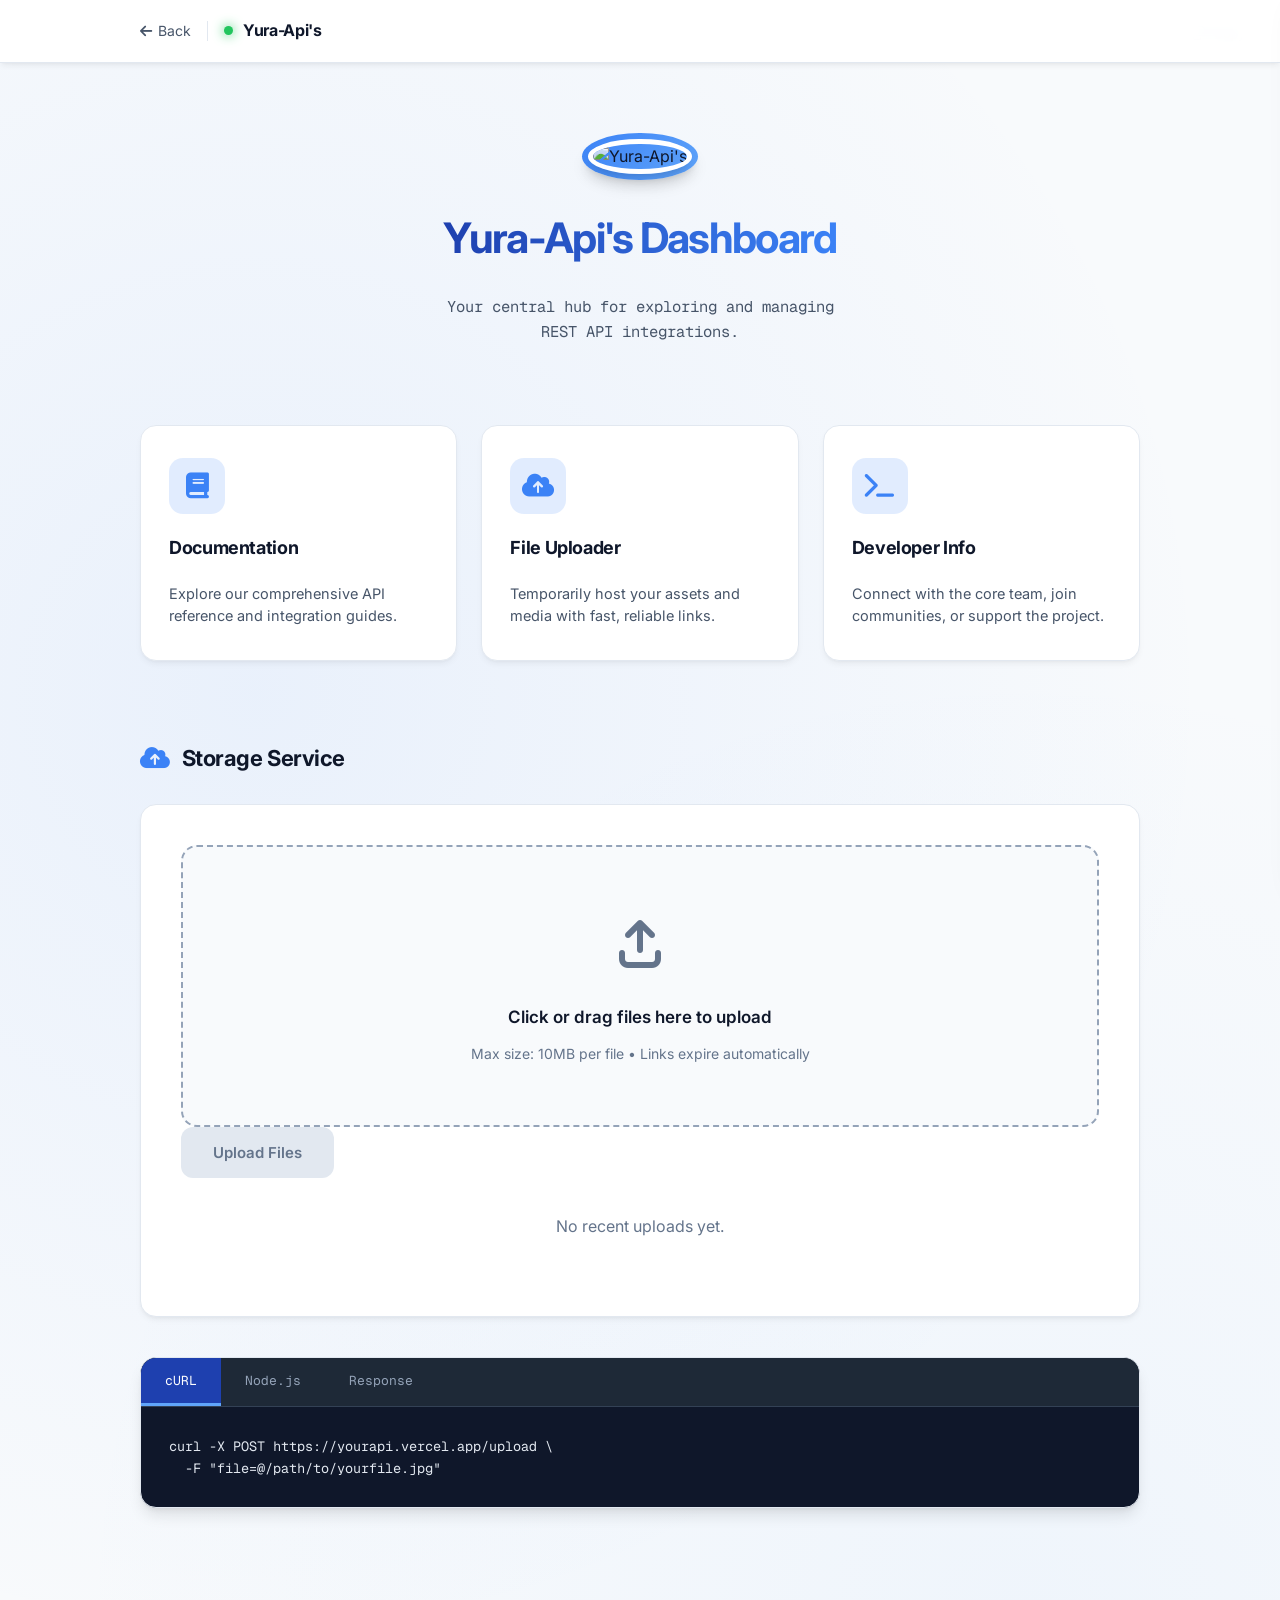
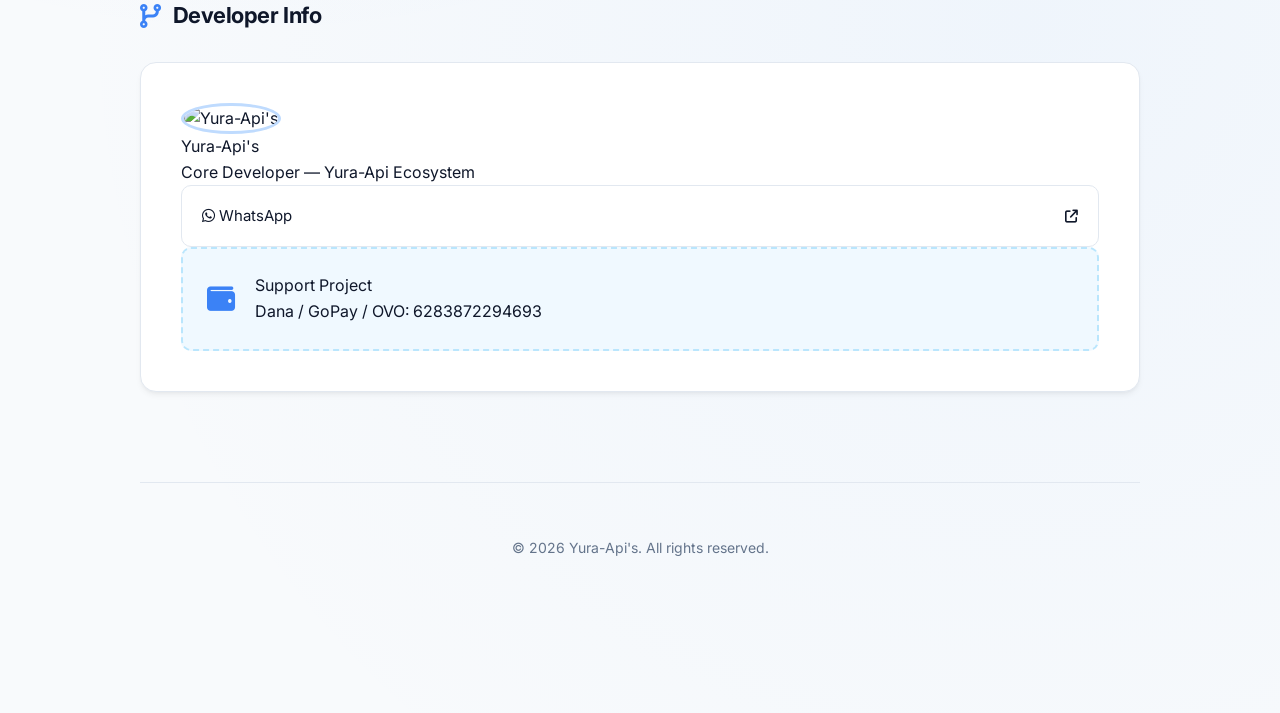
==== public/index.html @ 4320e4d5 "Create index.html" ====
<!DOCTYPE html>
<html lang="id">
<head>
    <meta charset="UTF-8">
    <meta name="viewport" content="width=device-width, initial-scale=1.0">
    <title>Yura-Api's | Rest API Dashboard</title>
    <link rel="preconnect" href="https://fonts.googleapis.com">
    <link rel="preconnect" href="https://fonts.gstatic.com" crossorigin>
    <link href="https://fonts.googleapis.com/css2?family=Geist+Mono:wght@400;500;600&family=Inter:wght@400;500;600;700&display=swap" rel="stylesheet">
    <link rel="stylesheet" href="https://fonts.googleapis.com/icon?family=Material+Icons">
    <link rel="stylesheet" href="https://cdnjs.cloudflare.com/ajax/libs/font-awesome/6.4.0/css/all.min.css">
    <link rel="icon" href="https://raw.githubusercontent.com/kayzzaoshi-code/Uploader/main/file_1772878043301.jpeg" type="image/jpeg">
    <style>
        /* === TEMA MODERN BLUE-WHITE (CLEAN & PREMIUM) === */
        :root {
            --bg-base: #f8fafc;           /* Soft white */
            --bg-surface: #ffffff; 
            --bg-surface-hover: #f1f5f9; 
            --bg-panel: #f8fafc;
            
            --border-light: #e2e8f0;
            --border-hover: #94a3b8;
            --border-accent: #3b82f6;
            
            --text-main: #0f172a;         /* Slate 900 */
            --text-muted: #475569;        /* Slate 600 */
            --text-dim: #64748b;          /* Slate 500 */
            
            --accent: #3b82f6;
            --accent-hover: #2563eb;
            --accent-glow: rgba(59, 130, 246, 0.15);
            --accent-gradient: linear-gradient(135deg, #3b82f6, #60a5fa);
            
            --radius-lg: 20px;
            --radius-md: 16px;
            --radius-sm: 10px;
            
            --shadow-sm: 0 4px 6px -1px rgb(0 0 0 / 0.05), 0 2px 4px -2px rgb(0 0 0 / 0.05);
            --shadow-md: 0 10px 15px -3px rgb(0 0 0 / 0.1), 0 4px 6px -4px rgb(0 0 0 / 0.1);
        }

        body {
            background-color: var(--bg-base);
            background-image: 
                radial-gradient(circle at 20% 30%, rgba(59, 130, 246, 0.08), transparent 50%),
                radial-gradient(circle at 80% 70%, rgba(96, 165, 250, 0.06), transparent 50%);
            color: var(--text-main);
            font-family: 'Inter', sans-serif;
            margin: 0; padding: 0;
            -webkit-font-smoothing: antialiased;
            overflow-x: hidden;
            line-height: 1.6;
        }

        /* === ANIMATIONS SMOOTH === */
        @keyframes fadeInUp {
            from { opacity: 0; transform: translateY(30px); }
            to { opacity: 1; transform: translateY(0); }
        }

        @keyframes fadeInScale {
            from { opacity: 0; transform: scale(0.95); }
            to { opacity: 1; transform: scale(1); }
        }

        @keyframes glowPulse {
            0%, 100% { box-shadow: 0 0 15px var(--accent-glow); }
            50% { box-shadow: 0 0 25px var(--accent-glow); }
        }

        .animate-in {
            animation: fadeInUp 0.6s ease-out forwards;
        }

        /* === HEADER === */
        header {
            background: rgba(255,255,255,0.95);
            backdrop-filter: blur(12px);
            border-bottom: 1px solid var(--border-light);
            position: sticky; top: 0; z-index: 100;
            box-shadow: var(--shadow-sm);
        }
        .hdr { max-width: 1000px; margin: 0 auto; padding: 18px 24px; display: flex; justify-content: space-between; align-items: center; }
        .hdr-left { display: flex; align-items: center; gap: 16px; }
        .hdr-back { color: var(--text-muted); text-decoration: none; font-size: 14px; display: flex; align-items: center; gap: 6px; transition: all 0.3s cubic-bezier(0.4, 0, 0.2, 1); }
        .hdr-back:hover { color: var(--accent); transform: translateX(-3px); }
        .hdr-sep { width: 1px; height: 20px; background: var(--border-light); }
        .hdr-title { display: flex; align-items: center; gap: 10px; font-weight: 700; font-size: 16px; letter-spacing: -0.02em; color: var(--text-main); }
        .live-dot { width: 9px; height: 9px; background: #22c55e; border-radius: 50%; box-shadow: 0 0 12px #22c55e; animation: glowPulse 2s infinite; }

        .btn-menu { background: none; border: none; color: var(--text-main); cursor: pointer; display: none; transition: transform 0.3s; }
        .btn-menu:hover { transform: rotate(15deg); }

        /* === SIDEBAR === */
        #sidebar {
            background: white;
            border-left: 1px solid var(--border-light);
            box-shadow: -10px 0 30px -10px rgba(0,0,0,0.1);
            width: 280px; position: fixed; top: 0; right: -300px; height: 100vh;
            z-index: 200; transition: right 0.4s cubic-bezier(0.32, 0.72, 0, 1);
        }
        #sidebar.active { right: 0; }
        .sb-head { padding: 24px; border-bottom: 1px solid var(--border-light); display: flex; justify-content: space-between; align-items: center; }
        .sb-brand { font-weight: 700; font-size: 17px; letter-spacing: -0.03em; background: var(--accent-gradient); -webkit-background-clip: text; -webkit-text-fill-color: transparent; }
        .sb-close { background: none; border: none; color: var(--text-muted); cursor: pointer; transition: transform 0.3s; }
        .sb-close:hover { transform: rotate(90deg); }
        .sb-body { padding: 24px; }
        .sb-label { font-size: 12.5px; font-weight: 600; color: var(--text-dim); text-transform: uppercase; letter-spacing: 0.08em; margin: 28px 0 12px; }
        .sb-nav { display: flex; flex-direction: column; gap: 6px; }
        .sb-link { display: flex; align-items: center; gap: 14px; padding: 12px 16px; color: var(--text-muted); text-decoration: none; font-size: 14.5px; border-radius: var(--radius-sm); transition: all 0.3s cubic-bezier(0.4, 0, 0.2, 1); }
        .sb-link:hover, .sb-link.active { background: var(--accent-glow); color: var(--accent); transform: translateX(6px); }

        #overlay { position: fixed; inset: 0; background: rgba(15, 23, 42, 0.6); backdrop-filter: blur(8px); z-index: 150; display: none; opacity: 0; transition: opacity 0.3s; }
        #overlay.active { display: block; opacity: 1; }

        /* === MAIN LAYOUT === */
        main { max-width: 1000px; margin: 0 auto; padding: 70px 24px 100px; }

        /* HERO SECTION */
        .hero-section { display: flex; flex-direction: column; align-items: center; text-align: center; margin-bottom: 80px; gap: 24px; animation: fadeInScale 0.8s ease-out; }
        .avatar-container { padding: 6px; border-radius: 50%; background: var(--accent-gradient); box-shadow: var(--shadow-md); transition: transform 0.4s; }
        .avatar-container:hover { transform: scale(1.05) rotate(3deg); }
        .profile-avatar-large { width: 110px; height: 110px; border-radius: 50%; border: 5px solid white; object-fit: cover; box-shadow: var(--shadow-md); }
        .profile-name-large { font-size: 42px; font-weight: 700; letter-spacing: -0.04em; margin: 0; background: linear-gradient(90deg, #1e40af, #3b82f6); -webkit-background-clip: text; -webkit-text-fill-color: transparent; }
        .profile-welcome { font-family: 'Geist Mono', monospace; font-size: 15.5px; color: var(--text-muted); margin: 0; max-width: 420px; }

        /* CARD GRID */
        .card-grid-3 { display: grid; grid-template-columns: repeat(auto-fit, minmax(300px, 1fr)); gap: 24px; margin-bottom: 80px; }
        .nav-card-sm {
            background: white;
            border: 1px solid var(--border-light);
            border-radius: var(--radius-md); 
            padding: 32px 28px; text-decoration: none;
            display: flex; flex-direction: column; gap: 20px; 
            transition: all 0.4s cubic-bezier(0.4, 0, 0.2, 1);
            box-shadow: var(--shadow-sm);
        }
        .nav-card-sm:hover { 
            border-color: var(--accent); 
            transform: translateY(-12px) scale(1.02); 
            box-shadow: 0 20px 25px -5px rgb(0 0 0 / 0.1), 0 8px 10px -6px rgb(0 0 0 / 0.1);
        }
        .nav-card-sm-icon { 
            width: 56px; height: 56px; border-radius: 14px; 
            background: var(--accent-glow); 
            display: flex; align-items: center; justify-content: center; 
            color: var(--accent); font-size: 26px; 
            transition: all 0.3s;
        }
        .nav-card-sm:hover .nav-card-sm-icon { transform: scale(1.15) rotate(8deg); background: white; }
        .nav-card-sm-title { font-size: 18px; font-weight: 700; color: var(--text-main); letter-spacing: -0.02em; }
        .nav-card-sm-desc { font-size: 14.5px; color: var(--text-muted); line-height: 1.55; }

        /* SECTION BLOCKS */
        .section-block { margin-bottom: 90px; }
        .section-heading { 
            font-size: 22px; color: var(--text-main); margin-bottom: 28px; 
            font-weight: 700; letter-spacing: -0.02em; display: flex; align-items: center; gap: 12px; 
        }
        .section-heading i { color: var(--accent); font-size: 24px; }

        /* UPLOADER BOX */
        .uploader-box {
            background: white;
            border: 1px solid var(--border-light);
            border-radius: var(--radius-md); 
            padding: 40px; 
            box-shadow: var(--shadow-sm);
        }
        .uploader-drop {
            border: 2px dashed #94a3b8; 
            border-radius: var(--radius-md);
            padding: 60px 32px; text-align: center; cursor: pointer;
            transition: all 0.4s cubic-bezier(0.4, 0, 0.2, 1);
            background: #f8fafc;
        }
        .uploader-drop:hover, .uploader-drop.drag-over { 
            border-color: var(--accent); 
            background: white; 
            transform: scale(1.01);
        }
        .uploader-drop input[type=file] { display: none; }
        .uploader-drop .drop-icon { font-size: 48px; color: #64748b; margin-bottom: 20px; transition: all 0.3s; }
        .uploader-drop:hover .drop-icon { color: var(--accent); transform: translateY(-6px); }
        .uploader-drop .drop-text { font-size: 17px; color: var(--text-main); font-weight: 600; }
        .uploader-drop .drop-hint { font-size: 14px; color: var(--text-dim); margin-top: 12px; }

        .uploader-btn {
            display: flex; align-items: center; justify-content: center; gap: 10px;
            padding: 16px 32px; border-radius: 12px; border: none;
            background: var(--accent-gradient); color: white;
            font-family: 'Inter', sans-serif; font-size: 15px; font-weight: 600; 
            cursor: pointer; transition: all 0.3s cubic-bezier(0.4, 0, 0.2, 1);
            box-shadow: 0 4px 12px rgba(59, 130, 246, 0.3);
        }
        .uploader-btn:hover:not(:disabled) { 
            transform: translateY(-3px); 
            box-shadow: 0 10px 20px rgba(59, 130, 246, 0.4); 
        }
        .uploader-btn:disabled { background: #e2e8f0; color: #64748b; cursor: not-allowed; box-shadow: none; }

        .upload-progress { font-family: 'Geist Mono', monospace; font-size: 14px; color: var(--accent); text-align: center; margin: 12px 0; }

        /* UPLOAD LIST */
        .upload-list { display: flex; flex-direction: column; gap: 16px; }
        .upload-item {
            background: white; border: 1px solid var(--border-light); 
            border-radius: var(--radius-sm); padding: 20px; 
            display: flex; flex-direction: column; gap: 14px;
            box-shadow: var(--shadow-sm);
        }
        .upload-file-info { font-family: 'Geist Mono', monospace; font-size: 13.5px; color: var(--text-main); display: flex; justify-content: space-between; align-items: center; }
        .upload-result-url { 
            font-family: 'Geist Mono', monospace; font-size: 13.5px; color: var(--accent); 
            word-break: break-all; background: #f0f9ff; padding: 14px; 
            border-radius: 10px; border: 1px solid #bae6fd;
        }
        .upload-bot-row { display: flex; justify-content: space-between; align-items: center; flex-wrap: wrap; gap: 14px; }
        .upload-timer { font-family: 'Geist Mono', monospace; font-size: 13px; color: var(--text-dim); }
        .upload-result-actions { display: flex; gap: 10px; }
        .upload-result-btn {
            display: inline-flex; align-items: center; gap: 8px; padding: 9px 18px;
            border-radius: 8px; border: 1px solid var(--border-light); background: white;
            color: var(--text-main); font-size: 13.5px; font-weight: 500; 
            cursor: pointer; text-decoration: none; transition: all 0.3s;
        }
        .upload-result-btn:hover { 
            background: var(--accent); color: white; 
            border-color: var(--accent); transform: translateY(-2px); 
        }

        /* CODE SNIPPETS */
        .upload-example-wrap { 
            margin-top: 40px; border: 1px solid var(--border-light); 
            border-radius: var(--radius-md); overflow: hidden; 
            background: #0f172a; box-shadow: var(--shadow-md);
        }
        .upload-ex-tabs { display: flex; background: #1e2937; border-bottom: 1px solid #334155; }
        .upload-ex-tab {
            font-family: 'Geist Mono', monospace; font-size: 13px; color: #94a3b8;
            background: none; border: none; padding: 14px 24px; cursor: pointer; 
            transition: all 0.3s; border-bottom: 3px solid transparent;
        }
        .upload-ex-tab.active, .upload-ex-tab:hover { 
            color: white; border-bottom-color: #60a5fa; background: #1e40af; 
        }
        .upload-ex-code { 
            font-family: 'Geist Mono', monospace; font-size: 13.5px; line-height: 1.65; 
            color: #e2e8f0; margin: 0; padding: 28px; overflow-x: auto; 
        }

        /* OWNER INFO */
        .owner-card {
            background: white;
            border: 1px solid var(--border-light);
            border-radius: var(--radius-md); padding: 40px; 
            box-shadow: var(--shadow-sm);
        }
        .socmed-grid { display: grid; grid-template-columns: repeat(auto-fit, minmax(240px, 1fr)); gap: 16px; }
        .socmed-link {
            display: flex; align-items: center; justify-content: space-between; padding: 18px 20px;
            border: 1px solid var(--border-light); border-radius: var(--radius-sm); background: white;
            color: var(--text-main); font-size: 15px; text-decoration: none; transition: all 0.3s;
        }
        .socmed-link:hover { 
            border-color: var(--accent); 
            background: var(--accent-glow); 
            transform: translateY(-4px); 
        }

        .donasi-card {
            background: #f0f9ff; 
            border: 2px dashed #bae6fd; border-radius: var(--radius-sm);
            padding: 24px; display: flex; align-items: center; gap: 20px;
        }

        /* FOOTER & TOAST */
        .foot { border-top: 1px solid var(--border-light); margin-top: 80px; padding: 40px 0; text-align: center; }
        .foot-text { font-size: 14px; color: var(--text-dim); }

        #custom-toast {
            position: fixed; bottom: 32px; right: 32px; 
            background: white; border: 1px solid var(--border-light);
            color: var(--text-main); padding: 18px 24px; border-radius: 12px;
            font-size: 15px; font-weight: 500; z-index: 1000; 
            box-shadow: 0 20px 25px -5px rgb(0 0 0 / 0.1);
            transition: all 0.4s cubic-bezier(0.34, 1.56, 0.64, 1);
        }
        #custom-toast.hidden { transform: translateY(30px) scale(0.95); opacity: 0; }

        @media (max-width: 768px) {
            .btn-menu { display: block; }
            main { padding: 40px 16px 80px; }
            .profile-name-large { font-size: 32px; }
            .hero-section { gap: 16px; }
        }

        /* SCROLLBAR MODERN */
        ::-webkit-scrollbar { width: 7px; }
        ::-webkit-scrollbar-track { background: #f1f5f9; }
        ::-webkit-scrollbar-thumb { background: #94a3b8; border-radius: 20px; }
        ::-webkit-scrollbar-thumb:hover { background: #3b82f6; }
    </style>
</head>
<body>

<aside id="sidebar">
  <div class="sb-head">
    <span class="sb-brand">Yura-Api's</span>
    <button class="sb-close" id="sidebarClose"><span class="material-icons">close</span></button>
  </div>
  <div class="sb-body">
    <span class="sb-label">Overview</span>
    <nav class="sb-nav">
      <a href="/" class="sb-link active"><i class="fa-solid fa-house"></i> Dashboard</a>
      <a href="/docs" class="sb-link"><i class="fa-solid fa-code"></i> API Reference</a>  
    </nav>
    <span class="sb-label">Resources</span>
    <nav class="sb-nav">
      <a href="https://wa.me/6283167295612" target="_blank" class="sb-link"><i class="fa-solid fa-headset"></i> Support</a>
      <a href="https://whatsapp.com/channel/0029VbCEBa77j6g2KN3NYB3A" target="_blank" class="sb-link"><i class="fa-solid fa-bullhorn"></i> Channel</a>
    </nav>
  </div>
</aside>
<div id="overlay"></div>

<header>
  <div class="hdr">
    <div class="hdr-left">
      <a href="/" class="hdr-back"><i class="fa-solid fa-arrow-left"></i> <span>Back</span></a>
      <div class="hdr-sep"></div>
      <div class="hdr-title">
        <span class="live-dot"></span>
        <span>Yura-Api's</span>
      </div>
    </div>
    <button class="btn-menu" id="sidebarToggle"><i class="fa-solid fa-bars" style="font-size: 22px;"></i></button>
  </div>
</header>

<main>
    <div class="hero-section">
        <div class="avatar-container">
            <img src="https://raw.githubusercontent.com/kayzzaoshi-code/Uploader/main/file_1772878043301.jpeg" alt="Yura-Api's" class="profile-avatar-large">
        </div>
        <h1 class="profile-name-large">Yura-Api's Dashboard</h1>
        <p class="profile-welcome">Your central hub for exploring and managing REST API integrations.</p>
    </div>

    <div class="card-grid-3">
        <a href="/docs" class="nav-card-sm animate-in">
            <div class="nav-card-sm-icon"><i class="fa-solid fa-book"></i></div>
            <div class="nav-card-sm-title">Documentation</div>
            <div class="nav-card-sm-desc">Explore our comprehensive API reference and integration guides.</div>
        </a>
        <a href="#uploader" class="nav-card-sm animate-in" style="animation-delay: 0.1s">
            <div class="nav-card-sm-icon"><i class="fa-solid fa-cloud-arrow-up"></i></div>
            <div class="nav-card-sm-title">File Uploader</div>
            <div class="nav-card-sm-desc">Temporarily host your assets and media with fast, reliable links.</div>
        </a>
        <a href="#owner" class="nav-card-sm animate-in" style="animation-delay: 0.2s">
            <div class="nav-card-sm-icon"><i class="fa-solid fa-terminal"></i></div>
            <div class="nav-card-sm-title">Developer Info</div>
            <div class="nav-card-sm-desc">Connect with the core team, join communities, or support the project.</div>
        </a>
    </div>

    <section id="uploader" class="section-block">
        <div class="section-heading"><i class="fa-solid fa-cloud-arrow-up"></i> Storage Service</div>
        <div class="uploader-box">
            <div class="uploader-drop" id="dropZone" onclick="document.getElementById('fileInput').click()">
                <input type="file" id="fileInput" multiple accept="*/*">
                <div class="drop-icon"><i class="fa-solid fa-arrow-up-from-bracket"></i></div>
                <div class="drop-text">Click or drag files here to upload</div>
                <div class="drop-hint">Max size: 10MB per file • Links expire automatically</div>
            </div>
            <div class="upload-progress" id="uploadProgress" style="display:none;">
                <i class="fa-solid fa-spinner fa-spin"></i> Processing upload...
            </div>
            <button class="uploader-btn" id="uploadBtn" disabled>Upload Files</button>
            <div class="upload-list" id="uploadList"></div>
        </div>

        <!-- Code examples tetap mirip tapi lebih clean -->
        <div class="upload-example-wrap">
          <div class="upload-ex-tabs">
            <button class="upload-ex-tab active" onclick="switchTab(this,'tab-curl')">cURL</button>
            <button class="upload-ex-tab" onclick="switchTab(this,'tab-js')">Node.js</button>
            <button class="upload-ex-tab" onclick="switchTab(this,'tab-resp')">Response</button>
          </div>
          <div class="upload-ex-body">
            <!-- Isi code tetap sama seperti sebelumnya -->
            <div id="tab-curl" class="upload-ex-pane active">
              <div style="position: absolute; top: 16px; right: 16px;">
                <button class="upload-result-btn" onclick="copyExCode('code-curl',this)"><i class="fa-regular fa-copy"></i> Copy</button>
              </div>
              <pre id="code-curl" class="upload-ex-code"><span class="ec-kw">curl</span> <span class="ec-flag">-X POST</span> <span class="ec-str">https://yourapi.vercel.app/upload</span> \
  <span class="ec-flag">-F</span> <span class="ec-str">"file=@/path/to/yourfile.jpg"</span></pre>
            </div>
            <!-- tab-js dan tab-resp tetap sama -->
            <div id="tab-js" class="upload-ex-pane" style="display:none">
              <div style="position: absolute; top: 16px; right: 16px;">
                <button class="upload-result-btn" onclick="copyExCode('code-js',this)"><i class="fa-regular fa-copy"></i> Copy</button>
              </div>
              <pre id="code-js" class="upload-ex-code"><span class="ec-kw">const</span> form = <span class="ec-kw">new</span> <span class="ec-fn">FormData</span>();
form.<span class="ec-fn">append</span>(<span class="ec-str">'file'</span>, fileInput.files[0]);

<span class="ec-kw">const</span> res = <span class="ec-kw">await</span> <span class="ec-fn">fetch</span>(<span class="ec-str">'/upload'</span>, {
  method: <span class="ec-str">'POST'</span>,
  body: form
});
<span class="ec-kw">const</span> data = <span class="ec-kw">await</span> res.<span class="ec-fn">json</span>();
console.<span class="ec-fn">log</span>(data.url);</pre>
            </div>
            <div id="tab-resp" class="upload-ex-pane" style="display:none">
              <pre class="upload-ex-code">{
  <span class="ec-fn">"status"</span>: <span class="ec-kw">true</span>,
  <span class="ec-fn">"url"</span>: <span class="ec-str">"https://yourapi.vercel.app/f/abc123xyz"</span>,
  <span class="ec-fn">"expires_in"</span>: <span class="ec-str">"5 minutes"</span>
}</pre>
            </div>
          </div>
        </div>
    </section>

    <section id="owner" class="section-block">
        <div class="section-heading"><i class="fa-solid fa-code-branch"></i> Developer Info</div>
        <div class="owner-card">
            <!-- Isi owner card tetap sama -->
            <div class="owner-top">
                <img src="https://raw.githubusercontent.com/kayzzaoshi-code/Uploader/main/file_1772878043301.jpeg" alt="Yura-Api's" class="owner-avatar" style="width:72px;height:72px;border-radius:50%;border:3px solid #bfdbfe;">
                <div>
                    <div class="owner-name">Yura-Api's</div>
                    <div class="owner-role">Core Developer — Yura-Api Ecosystem</div>
                </div>
            </div>
            
            <div class="socmed-grid">
                <!-- socmed links tetap sama -->
                <a href="https://wa.me/6283167295612" target="_blank" class="socmed-link">
                    <div class="socmed-label"><i class="fa-brands fa-whatsapp"></i> WhatsApp</div>
                    <i class="fa-solid fa-arrow-up-right-from-square" style="font-size:13px;"></i>
                </a>
                <!-- ... lainnya sama -->
            </div>
            
            <div class="donasi-card">
                <i class="fa-solid fa-wallet" style="font-size:28px;color:#3b82f6"></i>
                <div class="donasi-card-text">
                    <div class="donasi-card-title">Support Project</div>
                    <div class="donasi-card-num">Dana / GoPay / OVO: 6283872294693</div>
                </div>
            </div>
        </div>
    </section>

    <div class="foot">
        <p class="foot-text">© <span id="yr">2026</span> <span>Yura-Api's</span>. All rights reserved.</p>
    </div>
</main>

<div id="custom-toast" class="hidden">
    <i class="fa-solid fa-circle-check" style="color: #22c55e;"></i>
    <span id="toast-message">Message here</span>
</div>

<script>
    // Script tetap sama, hanya tambah sedikit animasi tambahan jika perlu
    (function() {
        document.getElementById('yr').textContent = new Date().getFullYear();

        // Sidebar Logic (sama)
        const sidebar = document.getElementById('sidebar');
        const overlay = document.getElementById('overlay');
        const btnToggle = document.getElementById('sidebarToggle');
        const btnClose = document.getElementById('sidebarClose');

        function toggleSidebar() {
            sidebar.classList.toggle('active');
            overlay.classList.toggle('active');
        }
        btnToggle.addEventListener('click', toggleSidebar);
        btnClose.addEventListener('click', toggleSidebar);
        overlay.addEventListener('click', toggleSidebar);

        // Uploader Logic (sama seperti sebelumnya)
        const EXPIRE_MS = 5 * 60 * 1000; 
        const fileInput  = document.getElementById('fileInput');
        const dropZone   = document.getElementById('dropZone');
        const uploadBtn  = document.getElementById('uploadBtn');
        const uploadProg = document.getElementById('uploadProgress');
        const uploadList = document.getElementById('uploadList');

        let selectedFiles = [];
        let uploadedItems = JSON.parse(sessionStorage.getItem('zf_uploads') || '[]');

        function saveUploads() { sessionStorage.setItem('zf_uploads', JSON.stringify(uploadedItems)); }
        function formatSize(bytes) {
            if (bytes < 1024) return bytes + ' B';
            if (bytes < 1024*1024) return (bytes/1024).toFixed(1) + ' KB';
            return (bytes/(1024*1024)).toFixed(1) + ' MB';
        }
        function formatTimer(ms) {
            if (ms <= 0) return '<span style="color:#ef4444;">Expired</span>';
            const m = Math.floor(ms / 60000);
            const s = Math.floor((ms % 60000) / 1000);
            return ms < 60000 ? '<span style="color:#ef4444;">' + m + ':' + String(s).padStart(2,'0') + '</span>' : m + ':' + String(s).padStart(2,'0');
        }

        function copyURL(url) {
            navigator.clipboard.writeText(url).then(() => showToast('URL copied to clipboard'));
        }
        
        function renderList() {
            const now = Date.now();
            uploadedItems = uploadedItems.filter(item => now < item.expireAt);
            saveUploads();

            if (!uploadedItems.length) {
                uploadList.innerHTML = '<p style="text-align:center;color:#64748b;padding:20px;">No recent uploads yet.</p>';
                return;
            }

            uploadList.innerHTML = uploadedItems.map((item, i) => {
                const remaining = item.expireAt - now;
                return `<div class="upload-item" id="upload-item-${i}">` +
                    `<div class="upload-file-info">` +
                        `<span><i class="fa-regular fa-file"></i> ${escHtml(item.name)}</span>` +
                        `<span style="color:var(--text-dim)">${formatSize(item.size)}</span>` +
                    `</div>` +
                    `<div class="upload-result-url">${escHtml(item.url)}</div>` +
                    `<div class="upload-bot-row">` +
                        `<div class="upload-timer" id="timer-${i}">Expires in: ${formatTimer(remaining)}</div>` +
                        `<div class="upload-result-actions">` +
                            `<button class="upload-result-btn" onclick="copyURL('${escHtml(item.url)}')">Copy URL</button>` +
                            `<a class="upload-result-btn" href="${escHtml(item.url)}" target="_blank">Open</a>` +
                        `</div>` +
                    `</div>` +
                `</div>`;
            }).join('');
        }

        function escHtml(s) { return String(s||'').replace(/&/g,'&amp;').replace(/</g,'&lt;').replace(/>/g,'&gt;').replace(/"/g,'&quot;'); }

        setInterval(() => { renderList(); }, 1000); // Refresh lebih smooth

        // Drag & Drop + Upload logic (sama seperti asli)
        dropZone.addEventListener('dragover', e => { e.preventDefault(); dropZone.classList.add('drag-over'); });
        dropZone.addEventListener('dragleave', () => dropZone.classList.remove('drag-over'));
        dropZone.addEventListener('drop', e => {
            e.preventDefault(); dropZone.classList.remove('drag-over');
            selectedFiles = Array.from(e.dataTransfer.files);
            uploadBtn.disabled = false;
        });

        fileInput.addEventListener('change', () => {
            selectedFiles = Array.from(fileInput.files);
            uploadBtn.disabled = selectedFiles.length === 0;
        });

        uploadBtn.addEventListener('click', async () => {
            if (!selectedFiles.length) return;
            uploadBtn.disabled = true;
            uploadProg.style.display = 'block';

            for (const file of selectedFiles) {
                if (file.size > 10 * 1024 * 1024) {
                    showToast(file.name + ' exceeds 10MB limit');
                    continue;
                }
                try {
                    const fd = new FormData(); fd.append('file', file);
                    const res = await fetch('/upload', { method: 'POST', body: fd });
                    const data = await res.json();
                    if (data && (data.url || data.link)) {
                        uploadedItems.unshift({ 
                            name: file.name, 
                            size: file.size, 
                            url: (data.url || data.link), 
                            expireAt: Date.now() + EXPIRE_MS 
                        });
                        saveUploads();
                        showToast('Upload successful ✓');
                    }
                } catch (err) {
                    showToast('Network error');
                }
            }
            uploadProg.style.display = 'none';
            uploadBtn.disabled = false;
            selectedFiles = []; 
            fileInput.value = '';
            renderList();
        });

        function showToast(msg) {
            const toast = document.getElementById('custom-toast');
            const msgEl = document.getElementById('toast-message');
            msgEl.textContent = msg;
            toast.classList.remove('hidden');
            setTimeout(() => toast.classList.add('hidden'), 3200);
        }

        renderList();
        window.copyURL = copyURL;
    })();

    window.switchTab = function(btn, tabId) {
        document.querySelectorAll('.upload-ex-tab').forEach(t => t.classList.remove('active'));
        document.querySelectorAll('.upload-ex-pane').forEach(p => p.style.display = 'none');
        btn.classList.add('active');
        document.getElementById(tabId).style.display = 'block';
    };

    window.copyExCode = function(codeId, btn) {
        const el = document.getElementById(codeId);
        const text = el.innerText || el.textContent;
        navigator.clipboard.writeText(text).then(() => {
            const orig = btn.innerHTML;
            btn.innerHTML = '<i class="fa-solid fa-check"></i> Copied!';
            setTimeout(() => btn.innerHTML = orig, 2000);
        });
    };
</script>
</body>
</html>
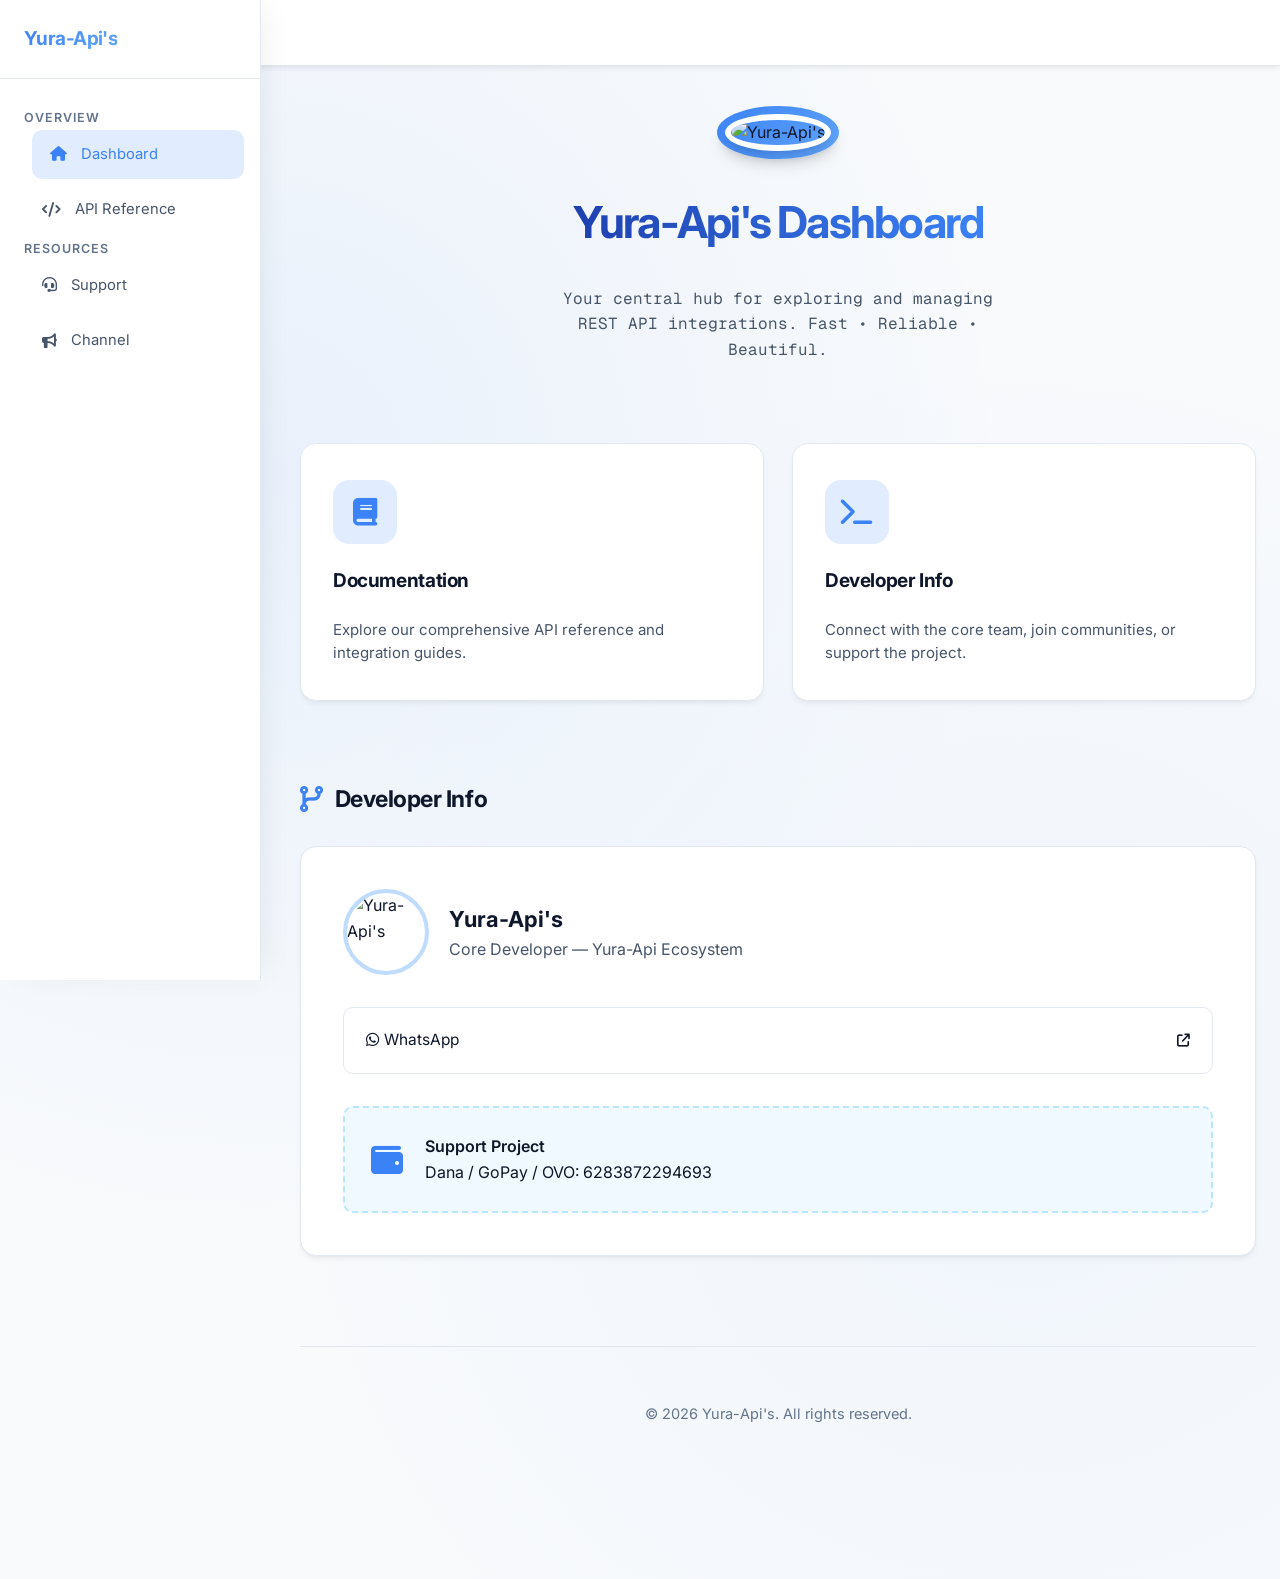
==== commit 3a28365a: "Create index.html" ====
--- a/public/index.html
+++ b/public/index.html
@@ -13,7 +13,7 @@
     <style>
         /* === TEMA MODERN BLUE-WHITE (CLEAN & PREMIUM) === */
         :root {
-            --bg-base: #f8fafc;           /* Soft white */
+            --bg-base: #f8fafc;           
             --bg-surface: #ffffff; 
             --bg-surface-hover: #f1f5f9; 
             --bg-panel: #f8fafc;
@@ -22,9 +22,9 @@
             --border-hover: #94a3b8;
             --border-accent: #3b82f6;
             
-            --text-main: #0f172a;         /* Slate 900 */
-            --text-muted: #475569;        /* Slate 600 */
-            --text-dim: #64748b;          /* Slate 500 */
+            --text-main: #0f172a;         
+            --text-muted: #475569;        
+            --text-dim: #64748b;          
             
             --accent: #3b82f6;
             --accent-hover: #2563eb;
@@ -52,7 +52,7 @@
             line-height: 1.6;
         }
 
-        /* === ANIMATIONS SMOOTH === */
+        /* === ANIMATIONS MORE ALIVE === */
         @keyframes fadeInUp {
             from { opacity: 0; transform: translateY(30px); }
             to { opacity: 1; transform: translateY(0); }
@@ -68,8 +68,17 @@
             50% { box-shadow: 0 0 25px var(--accent-glow); }
         }
 
+        @keyframes float {
+            0%, 100% { transform: translateY(0); }
+            50% { transform: translateY(-12px); }
+        }
+
         .animate-in {
-            animation: fadeInUp 0.6s ease-out forwards;
+            animation: fadeInUp 0.7s ease-out forwards;
+        }
+
+        .hero-avatar {
+            animation: float 6s ease-in-out infinite;
         }
 
         /* === HEADER === */
@@ -80,222 +89,259 @@
             position: sticky; top: 0; z-index: 100;
             box-shadow: var(--shadow-sm);
         }
-        .hdr { max-width: 1000px; margin: 0 auto; padding: 18px 24px; display: flex; justify-content: space-between; align-items: center; }
+        .hdr { max-width: 1200px; margin: 0 auto; padding: 18px 24px; display: flex; justify-content: space-between; align-items: center; }
         .hdr-left { display: flex; align-items: center; gap: 16px; }
-        .hdr-back { color: var(--text-muted); text-decoration: none; font-size: 14px; display: flex; align-items: center; gap: 6px; transition: all 0.3s cubic-bezier(0.4, 0, 0.2, 1); }
-        .hdr-back:hover { color: var(--accent); transform: translateX(-3px); }
-        .hdr-sep { width: 1px; height: 20px; background: var(--border-light); }
-        .hdr-title { display: flex; align-items: center; gap: 10px; font-weight: 700; font-size: 16px; letter-spacing: -0.02em; color: var(--text-main); }
+        .hdr-title { display: flex; align-items: center; gap: 10px; font-weight: 700; font-size: 18px; letter-spacing: -0.02em; color: var(--text-main); }
         .live-dot { width: 9px; height: 9px; background: #22c55e; border-radius: 50%; box-shadow: 0 0 12px #22c55e; animation: glowPulse 2s infinite; }
 
-        .btn-menu { background: none; border: none; color: var(--text-main); cursor: pointer; display: none; transition: transform 0.3s; }
-        .btn-menu:hover { transform: rotate(15deg); }
-
-        /* === SIDEBAR === */
+        .btn-menu { background: none; border: none; color: var(--text-main); cursor: pointer; display: none; transition: transform 0.3s; font-size: 24px; }
+        .btn-menu:hover { transform: rotate(15deg); color: var(--accent); }
+
+        /* === LEFT SIDEBAR (Fixed + Modern) === */
         #sidebar {
             background: white;
-            border-left: 1px solid var(--border-light);
-            box-shadow: -10px 0 30px -10px rgba(0,0,0,0.1);
-            width: 280px; position: fixed; top: 0; right: -300px; height: 100vh;
-            z-index: 200; transition: right 0.4s cubic-bezier(0.32, 0.72, 0, 1);
-        }
-        #sidebar.active { right: 0; }
-        .sb-head { padding: 24px; border-bottom: 1px solid var(--border-light); display: flex; justify-content: space-between; align-items: center; }
-        .sb-brand { font-weight: 700; font-size: 17px; letter-spacing: -0.03em; background: var(--accent-gradient); -webkit-background-clip: text; -webkit-text-fill-color: transparent; }
-        .sb-close { background: none; border: none; color: var(--text-muted); cursor: pointer; transition: transform 0.3s; }
-        .sb-close:hover { transform: rotate(90deg); }
+            border-right: 1px solid var(--border-light);
+            box-shadow: 10px 0 30px -10px rgba(0,0,0,0.08);
+            width: 260px; 
+            position: fixed; 
+            top: 0; 
+            left: 0; 
+            height: 100vh;
+            z-index: 200;
+            transition: transform 0.4s cubic-bezier(0.32, 0.72, 0, 1);
+            padding-top: 80px;
+        }
+        .sb-head { 
+            padding: 24px; 
+            border-bottom: 1px solid var(--border-light); 
+            position: absolute; 
+            top: 0; 
+            left: 0; 
+            right: 0; 
+        }
+        .sb-brand { 
+            font-weight: 700; 
+            font-size: 19px; 
+            letter-spacing: -0.03em; 
+            background: var(--accent-gradient); 
+            -webkit-background-clip: text; 
+            -webkit-text-fill-color: transparent; 
+        }
         .sb-body { padding: 24px; }
-        .sb-label { font-size: 12.5px; font-weight: 600; color: var(--text-dim); text-transform: uppercase; letter-spacing: 0.08em; margin: 28px 0 12px; }
+        .sb-label { 
+            font-size: 12.5px; 
+            font-weight: 600; 
+            color: var(--text-dim); 
+            text-transform: uppercase; 
+            letter-spacing: 0.08em; 
+            margin: 28px 0 12px; 
+        }
         .sb-nav { display: flex; flex-direction: column; gap: 6px; }
-        .sb-link { display: flex; align-items: center; gap: 14px; padding: 12px 16px; color: var(--text-muted); text-decoration: none; font-size: 14.5px; border-radius: var(--radius-sm); transition: all 0.3s cubic-bezier(0.4, 0, 0.2, 1); }
-        .sb-link:hover, .sb-link.active { background: var(--accent-glow); color: var(--accent); transform: translateX(6px); }
-
-        #overlay { position: fixed; inset: 0; background: rgba(15, 23, 42, 0.6); backdrop-filter: blur(8px); z-index: 150; display: none; opacity: 0; transition: opacity 0.3s; }
-        #overlay.active { display: block; opacity: 1; }
+        .sb-link { 
+            display: flex; 
+            align-items: center; 
+            gap: 14px; 
+            padding: 13px 18px; 
+            color: var(--text-muted); 
+            text-decoration: none; 
+            font-size: 14.8px; 
+            border-radius: var(--radius-sm); 
+            transition: all 0.3s cubic-bezier(0.4, 0, 0.2, 1); 
+        }
+        .sb-link:hover, .sb-link.active { 
+            background: var(--accent-glow); 
+            color: var(--accent); 
+            transform: translateX(8px); 
+        }
 
         /* === MAIN LAYOUT === */
-        main { max-width: 1000px; margin: 0 auto; padding: 70px 24px 100px; }
-
-        /* HERO SECTION */
-        .hero-section { display: flex; flex-direction: column; align-items: center; text-align: center; margin-bottom: 80px; gap: 24px; animation: fadeInScale 0.8s ease-out; }
-        .avatar-container { padding: 6px; border-radius: 50%; background: var(--accent-gradient); box-shadow: var(--shadow-md); transition: transform 0.4s; }
-        .avatar-container:hover { transform: scale(1.05) rotate(3deg); }
-        .profile-avatar-large { width: 110px; height: 110px; border-radius: 50%; border: 5px solid white; object-fit: cover; box-shadow: var(--shadow-md); }
-        .profile-name-large { font-size: 42px; font-weight: 700; letter-spacing: -0.04em; margin: 0; background: linear-gradient(90deg, #1e40af, #3b82f6); -webkit-background-clip: text; -webkit-text-fill-color: transparent; }
-        .profile-welcome { font-family: 'Geist Mono', monospace; font-size: 15.5px; color: var(--text-muted); margin: 0; max-width: 420px; }
-
-        /* CARD GRID */
-        .card-grid-3 { display: grid; grid-template-columns: repeat(auto-fit, minmax(300px, 1fr)); gap: 24px; margin-bottom: 80px; }
+        main { 
+            max-width: 1100px; 
+            margin: 0 auto; 
+            padding: 40px 24px 100px 300px; /* offset for sidebar */
+        }
+
+        /* HERO SECTION - More Alive */
+        .hero-section { 
+            display: flex; 
+            flex-direction: column; 
+            align-items: center; 
+            text-align: center; 
+            margin-bottom: 80px; 
+            gap: 28px; 
+            animation: fadeInScale 0.9s ease-out; 
+        }
+        .avatar-container { 
+            padding: 8px; 
+            border-radius: 50%; 
+            background: var(--accent-gradient); 
+            box-shadow: var(--shadow-md); 
+            transition: transform 0.4s; 
+        }
+        .avatar-container:hover { 
+            transform: scale(1.08) rotate(4deg); 
+        }
+        .profile-avatar-large { 
+            width: 128px; 
+            height: 128px; 
+            border-radius: 50%; 
+            border: 6px solid white; 
+            object-fit: cover; 
+            box-shadow: var(--shadow-md); 
+        }
+        .profile-name-large { 
+            font-size: 44px; 
+            font-weight: 700; 
+            letter-spacing: -0.04em; 
+            margin: 0; 
+            background: linear-gradient(90deg, #1e40af, #3b82f6); 
+            -webkit-background-clip: text; 
+            -webkit-text-fill-color: transparent; 
+        }
+        .profile-welcome { 
+            font-family: 'Geist Mono', monospace; 
+            font-size: 16px; 
+            color: var(--text-muted); 
+            margin: 0; 
+            max-width: 460px; 
+        }
+
+        /* CARD GRID - Adjusted (without uploader) */
+        .card-grid-2 { 
+            display: grid; 
+            grid-template-columns: repeat(auto-fit, minmax(340px, 1fr)); 
+            gap: 28px; 
+            margin-bottom: 80px; 
+        }
         .nav-card-sm {
             background: white;
             border: 1px solid var(--border-light);
             border-radius: var(--radius-md); 
-            padding: 32px 28px; text-decoration: none;
-            display: flex; flex-direction: column; gap: 20px; 
+            padding: 36px 32px; 
+            text-decoration: none;
+            display: flex; 
+            flex-direction: column; 
+            gap: 22px; 
             transition: all 0.4s cubic-bezier(0.4, 0, 0.2, 1);
             box-shadow: var(--shadow-sm);
         }
         .nav-card-sm:hover { 
             border-color: var(--accent); 
-            transform: translateY(-12px) scale(1.02); 
-            box-shadow: 0 20px 25px -5px rgb(0 0 0 / 0.1), 0 8px 10px -6px rgb(0 0 0 / 0.1);
+            transform: translateY(-14px) scale(1.03); 
+            box-shadow: 0 25px 30px -8px rgb(0 0 0 / 0.12);
         }
         .nav-card-sm-icon { 
-            width: 56px; height: 56px; border-radius: 14px; 
+            width: 64px; 
+            height: 64px; 
+            border-radius: 16px; 
             background: var(--accent-glow); 
-            display: flex; align-items: center; justify-content: center; 
-            color: var(--accent); font-size: 26px; 
-            transition: all 0.3s;
-        }
-        .nav-card-sm:hover .nav-card-sm-icon { transform: scale(1.15) rotate(8deg); background: white; }
-        .nav-card-sm-title { font-size: 18px; font-weight: 700; color: var(--text-main); letter-spacing: -0.02em; }
-        .nav-card-sm-desc { font-size: 14.5px; color: var(--text-muted); line-height: 1.55; }
+            display: flex; 
+            align-items: center; 
+            justify-content: center; 
+            color: var(--accent); 
+            font-size: 28px; 
+            transition: all 0.4s;
+        }
+        .nav-card-sm:hover .nav-card-sm-icon { 
+            transform: scale(1.2) rotate(12deg); 
+            background: white; 
+        }
+        .nav-card-sm-title { 
+            font-size: 19px; 
+            font-weight: 700; 
+            color: var(--text-main); 
+            letter-spacing: -0.02em; 
+        }
+        .nav-card-sm-desc { 
+            font-size: 15px; 
+            color: var(--text-muted); 
+            line-height: 1.55; 
+        }
 
         /* SECTION BLOCKS */
         .section-block { margin-bottom: 90px; }
         .section-heading { 
-            font-size: 22px; color: var(--text-main); margin-bottom: 28px; 
-            font-weight: 700; letter-spacing: -0.02em; display: flex; align-items: center; gap: 12px; 
-        }
-        .section-heading i { color: var(--accent); font-size: 24px; }
-
-        /* UPLOADER BOX */
-        .uploader-box {
-            background: white;
-            border: 1px solid var(--border-light);
-            border-radius: var(--radius-md); 
-            padding: 40px; 
-            box-shadow: var(--shadow-sm);
-        }
-        .uploader-drop {
-            border: 2px dashed #94a3b8; 
-            border-radius: var(--radius-md);
-            padding: 60px 32px; text-align: center; cursor: pointer;
-            transition: all 0.4s cubic-bezier(0.4, 0, 0.2, 1);
-            background: #f8fafc;
-        }
-        .uploader-drop:hover, .uploader-drop.drag-over { 
-            border-color: var(--accent); 
-            background: white; 
-            transform: scale(1.01);
-        }
-        .uploader-drop input[type=file] { display: none; }
-        .uploader-drop .drop-icon { font-size: 48px; color: #64748b; margin-bottom: 20px; transition: all 0.3s; }
-        .uploader-drop:hover .drop-icon { color: var(--accent); transform: translateY(-6px); }
-        .uploader-drop .drop-text { font-size: 17px; color: var(--text-main); font-weight: 600; }
-        .uploader-drop .drop-hint { font-size: 14px; color: var(--text-dim); margin-top: 12px; }
-
-        .uploader-btn {
-            display: flex; align-items: center; justify-content: center; gap: 10px;
-            padding: 16px 32px; border-radius: 12px; border: none;
-            background: var(--accent-gradient); color: white;
-            font-family: 'Inter', sans-serif; font-size: 15px; font-weight: 600; 
-            cursor: pointer; transition: all 0.3s cubic-bezier(0.4, 0, 0.2, 1);
-            box-shadow: 0 4px 12px rgba(59, 130, 246, 0.3);
-        }
-        .uploader-btn:hover:not(:disabled) { 
-            transform: translateY(-3px); 
-            box-shadow: 0 10px 20px rgba(59, 130, 246, 0.4); 
-        }
-        .uploader-btn:disabled { background: #e2e8f0; color: #64748b; cursor: not-allowed; box-shadow: none; }
-
-        .upload-progress { font-family: 'Geist Mono', monospace; font-size: 14px; color: var(--accent); text-align: center; margin: 12px 0; }
-
-        /* UPLOAD LIST */
-        .upload-list { display: flex; flex-direction: column; gap: 16px; }
-        .upload-item {
-            background: white; border: 1px solid var(--border-light); 
-            border-radius: var(--radius-sm); padding: 20px; 
-            display: flex; flex-direction: column; gap: 14px;
-            box-shadow: var(--shadow-sm);
-        }
-        .upload-file-info { font-family: 'Geist Mono', monospace; font-size: 13.5px; color: var(--text-main); display: flex; justify-content: space-between; align-items: center; }
-        .upload-result-url { 
-            font-family: 'Geist Mono', monospace; font-size: 13.5px; color: var(--accent); 
-            word-break: break-all; background: #f0f9ff; padding: 14px; 
-            border-radius: 10px; border: 1px solid #bae6fd;
-        }
-        .upload-bot-row { display: flex; justify-content: space-between; align-items: center; flex-wrap: wrap; gap: 14px; }
-        .upload-timer { font-family: 'Geist Mono', monospace; font-size: 13px; color: var(--text-dim); }
-        .upload-result-actions { display: flex; gap: 10px; }
-        .upload-result-btn {
-            display: inline-flex; align-items: center; gap: 8px; padding: 9px 18px;
-            border-radius: 8px; border: 1px solid var(--border-light); background: white;
-            color: var(--text-main); font-size: 13.5px; font-weight: 500; 
-            cursor: pointer; text-decoration: none; transition: all 0.3s;
-        }
-        .upload-result-btn:hover { 
-            background: var(--accent); color: white; 
-            border-color: var(--accent); transform: translateY(-2px); 
-        }
-
-        /* CODE SNIPPETS */
-        .upload-example-wrap { 
-            margin-top: 40px; border: 1px solid var(--border-light); 
-            border-radius: var(--radius-md); overflow: hidden; 
-            background: #0f172a; box-shadow: var(--shadow-md);
-        }
-        .upload-ex-tabs { display: flex; background: #1e2937; border-bottom: 1px solid #334155; }
-        .upload-ex-tab {
-            font-family: 'Geist Mono', monospace; font-size: 13px; color: #94a3b8;
-            background: none; border: none; padding: 14px 24px; cursor: pointer; 
-            transition: all 0.3s; border-bottom: 3px solid transparent;
-        }
-        .upload-ex-tab.active, .upload-ex-tab:hover { 
-            color: white; border-bottom-color: #60a5fa; background: #1e40af; 
-        }
-        .upload-ex-code { 
-            font-family: 'Geist Mono', monospace; font-size: 13.5px; line-height: 1.65; 
-            color: #e2e8f0; margin: 0; padding: 28px; overflow-x: auto; 
-        }
+            font-size: 23px; 
+            color: var(--text-main); 
+            margin-bottom: 28px; 
+            font-weight: 700; 
+            letter-spacing: -0.02em; 
+            display: flex; 
+            align-items: center; 
+            gap: 12px; 
+        }
+        .section-heading i { color: var(--accent); font-size: 26px; }
 
         /* OWNER INFO */
         .owner-card {
             background: white;
             border: 1px solid var(--border-light);
-            border-radius: var(--radius-md); padding: 40px; 
+            border-radius: var(--radius-md); 
+            padding: 42px; 
             box-shadow: var(--shadow-sm);
         }
-        .socmed-grid { display: grid; grid-template-columns: repeat(auto-fit, minmax(240px, 1fr)); gap: 16px; }
+        .socmed-grid { 
+            display: grid; 
+            grid-template-columns: repeat(auto-fit, minmax(260px, 1fr)); 
+            gap: 18px; 
+        }
         .socmed-link {
-            display: flex; align-items: center; justify-content: space-between; padding: 18px 20px;
-            border: 1px solid var(--border-light); border-radius: var(--radius-sm); background: white;
-            color: var(--text-main); font-size: 15px; text-decoration: none; transition: all 0.3s;
+            display: flex; 
+            align-items: center; 
+            justify-content: space-between; 
+            padding: 20px 22px;
+            border: 1px solid var(--border-light); 
+            border-radius: var(--radius-sm); 
+            background: white;
+            color: var(--text-main); 
+            font-size: 15.5px; 
+            text-decoration: none; 
+            transition: all 0.3s;
         }
         .socmed-link:hover { 
             border-color: var(--accent); 
             background: var(--accent-glow); 
-            transform: translateY(-4px); 
+            transform: translateY(-5px); 
         }
 
         .donasi-card {
             background: #f0f9ff; 
-            border: 2px dashed #bae6fd; border-radius: var(--radius-sm);
-            padding: 24px; display: flex; align-items: center; gap: 20px;
+            border: 2px dashed #bae6fd; 
+            border-radius: var(--radius-sm);
+            padding: 26px; 
+            display: flex; 
+            align-items: center; 
+            gap: 22px;
+            margin-top: 32px;
         }
 
         /* FOOTER & TOAST */
-        .foot { border-top: 1px solid var(--border-light); margin-top: 80px; padding: 40px 0; text-align: center; }
-        .foot-text { font-size: 14px; color: var(--text-dim); }
+        .foot { 
+            border-top: 1px solid var(--border-light); 
+            margin-top: 90px; 
+            padding: 40px 0; 
+            text-align: center; 
+        }
+        .foot-text { font-size: 14.5px; color: var(--text-dim); }
 
         #custom-toast {
             position: fixed; bottom: 32px; right: 32px; 
             background: white; border: 1px solid var(--border-light);
-            color: var(--text-main); padding: 18px 24px; border-radius: 12px;
-            font-size: 15px; font-weight: 500; z-index: 1000; 
+            color: var(--text-main); padding: 18px 26px; border-radius: 14px;
+            font-size: 15.5px; font-weight: 500; z-index: 1000; 
             box-shadow: 0 20px 25px -5px rgb(0 0 0 / 0.1);
             transition: all 0.4s cubic-bezier(0.34, 1.56, 0.64, 1);
         }
         #custom-toast.hidden { transform: translateY(30px) scale(0.95); opacity: 0; }
 
-        @media (max-width: 768px) {
+        @media (max-width: 1024px) {
+            main { padding-left: 24px; }
+            #sidebar { transform: translateX(-100%); }
+            #sidebar.active { transform: translateX(0); }
             .btn-menu { display: block; }
-            main { padding: 40px 16px 80px; }
-            .profile-name-large { font-size: 32px; }
-            .hero-section { gap: 16px; }
-        }
-
-        /* SCROLLBAR MODERN */
+        }
+
+        /* SCROLLBAR */
         ::-webkit-scrollbar { width: 7px; }
         ::-webkit-scrollbar-track { background: #f1f5f9; }
         ::-webkit-scrollbar-thumb { background: #94a3b8; border-radius: 20px; }
@@ -307,7 +353,6 @@
 <aside id="sidebar">
   <div class="sb-head">
     <span class="sb-brand">Yura-Api's</span>
-    <button class="sb-close" id="sidebarClose"><span class="material-icons">close</span></button>
   </div>
   <div class="sb-body">
     <span class="sb-label">Overview</span>
@@ -322,140 +367,71 @@
     </nav>
   </div>
 </aside>
-<div id="overlay"></div>
 
 <header>
   <div class="hdr">
     <div class="hdr-left">
-      <a href="/" class="hdr-back"><i class="fa-solid fa-arrow-left"></i> <span>Back</span></a>
-      <div class="hdr-sep"></div>
       <div class="hdr-title">
         <span class="live-dot"></span>
         <span>Yura-Api's</span>
       </div>
     </div>
-    <button class="btn-menu" id="sidebarToggle"><i class="fa-solid fa-bars" style="font-size: 22px;"></i></button>
+    <button class="btn-menu" id="sidebarToggle"><i class="fa-solid fa-bars"></i></button>
   </div>
 </header>
 
 <main>
     <div class="hero-section">
-        <div class="avatar-container">
+        <div class="avatar-container hero-avatar">
             <img src="https://raw.githubusercontent.com/kayzzaoshi-code/Uploader/main/file_1772878043301.jpeg" alt="Yura-Api's" class="profile-avatar-large">
         </div>
         <h1 class="profile-name-large">Yura-Api's Dashboard</h1>
-        <p class="profile-welcome">Your central hub for exploring and managing REST API integrations.</p>
+        <p class="profile-welcome">Your central hub for exploring and managing REST API integrations. Fast • Reliable • Beautiful.</p>
     </div>
 
-    <div class="card-grid-3">
+    <div class="card-grid-2">
         <a href="/docs" class="nav-card-sm animate-in">
             <div class="nav-card-sm-icon"><i class="fa-solid fa-book"></i></div>
             <div class="nav-card-sm-title">Documentation</div>
             <div class="nav-card-sm-desc">Explore our comprehensive API reference and integration guides.</div>
         </a>
-        <a href="#uploader" class="nav-card-sm animate-in" style="animation-delay: 0.1s">
-            <div class="nav-card-sm-icon"><i class="fa-solid fa-cloud-arrow-up"></i></div>
-            <div class="nav-card-sm-title">File Uploader</div>
-            <div class="nav-card-sm-desc">Temporarily host your assets and media with fast, reliable links.</div>
-        </a>
-        <a href="#owner" class="nav-card-sm animate-in" style="animation-delay: 0.2s">
+        <a href="#owner" class="nav-card-sm animate-in" style="animation-delay: 0.15s">
             <div class="nav-card-sm-icon"><i class="fa-solid fa-terminal"></i></div>
             <div class="nav-card-sm-title">Developer Info</div>
             <div class="nav-card-sm-desc">Connect with the core team, join communities, or support the project.</div>
         </a>
     </div>
 
-    <section id="uploader" class="section-block">
-        <div class="section-heading"><i class="fa-solid fa-cloud-arrow-up"></i> Storage Service</div>
-        <div class="uploader-box">
-            <div class="uploader-drop" id="dropZone" onclick="document.getElementById('fileInput').click()">
-                <input type="file" id="fileInput" multiple accept="*/*">
-                <div class="drop-icon"><i class="fa-solid fa-arrow-up-from-bracket"></i></div>
-                <div class="drop-text">Click or drag files here to upload</div>
-                <div class="drop-hint">Max size: 10MB per file • Links expire automatically</div>
-            </div>
-            <div class="upload-progress" id="uploadProgress" style="display:none;">
-                <i class="fa-solid fa-spinner fa-spin"></i> Processing upload...
-            </div>
-            <button class="uploader-btn" id="uploadBtn" disabled>Upload Files</button>
-            <div class="upload-list" id="uploadList"></div>
-        </div>
-
-        <!-- Code examples tetap mirip tapi lebih clean -->
-        <div class="upload-example-wrap">
-          <div class="upload-ex-tabs">
-            <button class="upload-ex-tab active" onclick="switchTab(this,'tab-curl')">cURL</button>
-            <button class="upload-ex-tab" onclick="switchTab(this,'tab-js')">Node.js</button>
-            <button class="upload-ex-tab" onclick="switchTab(this,'tab-resp')">Response</button>
-          </div>
-          <div class="upload-ex-body">
-            <!-- Isi code tetap sama seperti sebelumnya -->
-            <div id="tab-curl" class="upload-ex-pane active">
-              <div style="position: absolute; top: 16px; right: 16px;">
-                <button class="upload-result-btn" onclick="copyExCode('code-curl',this)"><i class="fa-regular fa-copy"></i> Copy</button>
-              </div>
-              <pre id="code-curl" class="upload-ex-code"><span class="ec-kw">curl</span> <span class="ec-flag">-X POST</span> <span class="ec-str">https://yourapi.vercel.app/upload</span> \
-  <span class="ec-flag">-F</span> <span class="ec-str">"file=@/path/to/yourfile.jpg"</span></pre>
-            </div>
-            <!-- tab-js dan tab-resp tetap sama -->
-            <div id="tab-js" class="upload-ex-pane" style="display:none">
-              <div style="position: absolute; top: 16px; right: 16px;">
-                <button class="upload-result-btn" onclick="copyExCode('code-js',this)"><i class="fa-regular fa-copy"></i> Copy</button>
-              </div>
-              <pre id="code-js" class="upload-ex-code"><span class="ec-kw">const</span> form = <span class="ec-kw">new</span> <span class="ec-fn">FormData</span>();
-form.<span class="ec-fn">append</span>(<span class="ec-str">'file'</span>, fileInput.files[0]);
-
-<span class="ec-kw">const</span> res = <span class="ec-kw">await</span> <span class="ec-fn">fetch</span>(<span class="ec-str">'/upload'</span>, {
-  method: <span class="ec-str">'POST'</span>,
-  body: form
-});
-<span class="ec-kw">const</span> data = <span class="ec-kw">await</span> res.<span class="ec-fn">json</span>();
-console.<span class="ec-fn">log</span>(data.url);</pre>
-            </div>
-            <div id="tab-resp" class="upload-ex-pane" style="display:none">
-              <pre class="upload-ex-code">{
-  <span class="ec-fn">"status"</span>: <span class="ec-kw">true</span>,
-  <span class="ec-fn">"url"</span>: <span class="ec-str">"https://yourapi.vercel.app/f/abc123xyz"</span>,
-  <span class="ec-fn">"expires_in"</span>: <span class="ec-str">"5 minutes"</span>
-}</pre>
-            </div>
-          </div>
-        </div>
-    </section>
-
     <section id="owner" class="section-block">
         <div class="section-heading"><i class="fa-solid fa-code-branch"></i> Developer Info</div>
         <div class="owner-card">
-            <!-- Isi owner card tetap sama -->
-            <div class="owner-top">
-                <img src="https://raw.githubusercontent.com/kayzzaoshi-code/Uploader/main/file_1772878043301.jpeg" alt="Yura-Api's" class="owner-avatar" style="width:72px;height:72px;border-radius:50%;border:3px solid #bfdbfe;">
+            <div style="display:flex; align-items:center; gap:20px; margin-bottom:32px;">
+                <img src="https://raw.githubusercontent.com/kayzzaoshi-code/Uploader/main/file_1772878043301.jpeg" alt="Yura-Api's" style="width:78px;height:78px;border-radius:50%;border:4px solid #bfdbfe;">
                 <div>
-                    <div class="owner-name">Yura-Api's</div>
-                    <div class="owner-role">Core Developer — Yura-Api Ecosystem</div>
+                    <div style="font-size:22px;font-weight:700;">Yura-Api's</div>
+                    <div style="color:var(--text-muted);">Core Developer — Yura-Api Ecosystem</div>
                 </div>
             </div>
             
             <div class="socmed-grid">
-                <!-- socmed links tetap sama -->
                 <a href="https://wa.me/6283167295612" target="_blank" class="socmed-link">
-                    <div class="socmed-label"><i class="fa-brands fa-whatsapp"></i> WhatsApp</div>
+                    <div><i class="fa-brands fa-whatsapp"></i> WhatsApp</div>
                     <i class="fa-solid fa-arrow-up-right-from-square" style="font-size:13px;"></i>
                 </a>
-                <!-- ... lainnya sama -->
             </div>
             
             <div class="donasi-card">
-                <i class="fa-solid fa-wallet" style="font-size:28px;color:#3b82f6"></i>
-                <div class="donasi-card-text">
-                    <div class="donasi-card-title">Support Project</div>
-                    <div class="donasi-card-num">Dana / GoPay / OVO: 6283872294693</div>
+                <i class="fa-solid fa-wallet" style="font-size:32px;color:#3b82f6"></i>
+                <div>
+                    <div style="font-weight:600;">Support Project</div>
+                    <div>Dana / GoPay / OVO: 6283872294693</div>
                 </div>
             </div>
         </div>
     </section>
 
     <div class="foot">
-        <p class="foot-text">© <span id="yr">2026</span> <span>Yura-Api's</span>. All rights reserved.</p>
+        <p class="foot-text">© <span id="yr">2026</span> Yura-Api's. All rights reserved.</p>
     </div>
 </main>
 
@@ -465,162 +441,30 @@
 </div>
 
 <script>
-    // Script tetap sama, hanya tambah sedikit animasi tambahan jika perlu
     (function() {
         document.getElementById('yr').textContent = new Date().getFullYear();
 
-        // Sidebar Logic (sama)
+        // Sidebar Logic - Left side
         const sidebar = document.getElementById('sidebar');
-        const overlay = document.getElementById('overlay');
         const btnToggle = document.getElementById('sidebarToggle');
-        const btnClose = document.getElementById('sidebarClose');
 
         function toggleSidebar() {
             sidebar.classList.toggle('active');
-            overlay.classList.toggle('active');
         }
         btnToggle.addEventListener('click', toggleSidebar);
-        btnClose.addEventListener('click', toggleSidebar);
-        overlay.addEventListener('click', toggleSidebar);
-
-        // Uploader Logic (sama seperti sebelumnya)
-        const EXPIRE_MS = 5 * 60 * 1000; 
-        const fileInput  = document.getElementById('fileInput');
-        const dropZone   = document.getElementById('dropZone');
-        const uploadBtn  = document.getElementById('uploadBtn');
-        const uploadProg = document.getElementById('uploadProgress');
-        const uploadList = document.getElementById('uploadList');
-
-        let selectedFiles = [];
-        let uploadedItems = JSON.parse(sessionStorage.getItem('zf_uploads') || '[]');
-
-        function saveUploads() { sessionStorage.setItem('zf_uploads', JSON.stringify(uploadedItems)); }
-        function formatSize(bytes) {
-            if (bytes < 1024) return bytes + ' B';
-            if (bytes < 1024*1024) return (bytes/1024).toFixed(1) + ' KB';
-            return (bytes/(1024*1024)).toFixed(1) + ' MB';
-        }
-        function formatTimer(ms) {
-            if (ms <= 0) return '<span style="color:#ef4444;">Expired</span>';
-            const m = Math.floor(ms / 60000);
-            const s = Math.floor((ms % 60000) / 1000);
-            return ms < 60000 ? '<span style="color:#ef4444;">' + m + ':' + String(s).padStart(2,'0') + '</span>' : m + ':' + String(s).padStart(2,'0');
-        }
-
-        function copyURL(url) {
-            navigator.clipboard.writeText(url).then(() => showToast('URL copied to clipboard'));
-        }
-        
-        function renderList() {
-            const now = Date.now();
-            uploadedItems = uploadedItems.filter(item => now < item.expireAt);
-            saveUploads();
-
-            if (!uploadedItems.length) {
-                uploadList.innerHTML = '<p style="text-align:center;color:#64748b;padding:20px;">No recent uploads yet.</p>';
-                return;
-            }
-
-            uploadList.innerHTML = uploadedItems.map((item, i) => {
-                const remaining = item.expireAt - now;
-                return `<div class="upload-item" id="upload-item-${i}">` +
-                    `<div class="upload-file-info">` +
-                        `<span><i class="fa-regular fa-file"></i> ${escHtml(item.name)}</span>` +
-                        `<span style="color:var(--text-dim)">${formatSize(item.size)}</span>` +
-                    `</div>` +
-                    `<div class="upload-result-url">${escHtml(item.url)}</div>` +
-                    `<div class="upload-bot-row">` +
-                        `<div class="upload-timer" id="timer-${i}">Expires in: ${formatTimer(remaining)}</div>` +
-                        `<div class="upload-result-actions">` +
-                            `<button class="upload-result-btn" onclick="copyURL('${escHtml(item.url)}')">Copy URL</button>` +
-                            `<a class="upload-result-btn" href="${escHtml(item.url)}" target="_blank">Open</a>` +
-                        `</div>` +
-                    `</div>` +
-                `</div>`;
-            }).join('');
-        }
-
-        function escHtml(s) { return String(s||'').replace(/&/g,'&amp;').replace(/</g,'&lt;').replace(/>/g,'&gt;').replace(/"/g,'&quot;'); }
-
-        setInterval(() => { renderList(); }, 1000); // Refresh lebih smooth
-
-        // Drag & Drop + Upload logic (sama seperti asli)
-        dropZone.addEventListener('dragover', e => { e.preventDefault(); dropZone.classList.add('drag-over'); });
-        dropZone.addEventListener('dragleave', () => dropZone.classList.remove('drag-over'));
-        dropZone.addEventListener('drop', e => {
-            e.preventDefault(); dropZone.classList.remove('drag-over');
-            selectedFiles = Array.from(e.dataTransfer.files);
-            uploadBtn.disabled = false;
-        });
-
-        fileInput.addEventListener('change', () => {
-            selectedFiles = Array.from(fileInput.files);
-            uploadBtn.disabled = selectedFiles.length === 0;
-        });
-
-        uploadBtn.addEventListener('click', async () => {
-            if (!selectedFiles.length) return;
-            uploadBtn.disabled = true;
-            uploadProg.style.display = 'block';
-
-            for (const file of selectedFiles) {
-                if (file.size > 10 * 1024 * 1024) {
-                    showToast(file.name + ' exceeds 10MB limit');
-                    continue;
-                }
-                try {
-                    const fd = new FormData(); fd.append('file', file);
-                    const res = await fetch('/upload', { method: 'POST', body: fd });
-                    const data = await res.json();
-                    if (data && (data.url || data.link)) {
-                        uploadedItems.unshift({ 
-                            name: file.name, 
-                            size: file.size, 
-                            url: (data.url || data.link), 
-                            expireAt: Date.now() + EXPIRE_MS 
-                        });
-                        saveUploads();
-                        showToast('Upload successful ✓');
-                    }
-                } catch (err) {
-                    showToast('Network error');
-                }
-            }
-            uploadProg.style.display = 'none';
-            uploadBtn.disabled = false;
-            selectedFiles = []; 
-            fileInput.value = '';
-            renderList();
-        });
-
+
+        // Simple toast function
         function showToast(msg) {
             const toast = document.getElementById('custom-toast');
             const msgEl = document.getElementById('toast-message');
             msgEl.textContent = msg;
             toast.classList.remove('hidden');
-            setTimeout(() => toast.classList.add('hidden'), 3200);
-        }
-
-        renderList();
-        window.copyURL = copyURL;
+            setTimeout(() => toast.classList.add('hidden'), 2800);
+        }
+
+        // Make hero more lively
+        console.log('%cYura-Api\'s Dashboard is now more alive ✨', 'color:#3b82f6;font-family:monospace');
     })();
-
-    window.switchTab = function(btn, tabId) {
-        document.querySelectorAll('.upload-ex-tab').forEach(t => t.classList.remove('active'));
-        document.querySelectorAll('.upload-ex-pane').forEach(p => p.style.display = 'none');
-        btn.classList.add('active');
-        document.getElementById(tabId).style.display = 'block';
-    };
-
-    window.copyExCode = function(codeId, btn) {
-        const el = document.getElementById(codeId);
-        const text = el.innerText || el.textContent;
-        navigator.clipboard.writeText(text).then(() => {
-            const orig = btn.innerHTML;
-            btn.innerHTML = '<i class="fa-solid fa-check"></i> Copied!';
-            setTimeout(() => btn.innerHTML = orig, 2000);
-        });
-    };
 </script>
 </body>
 </html>
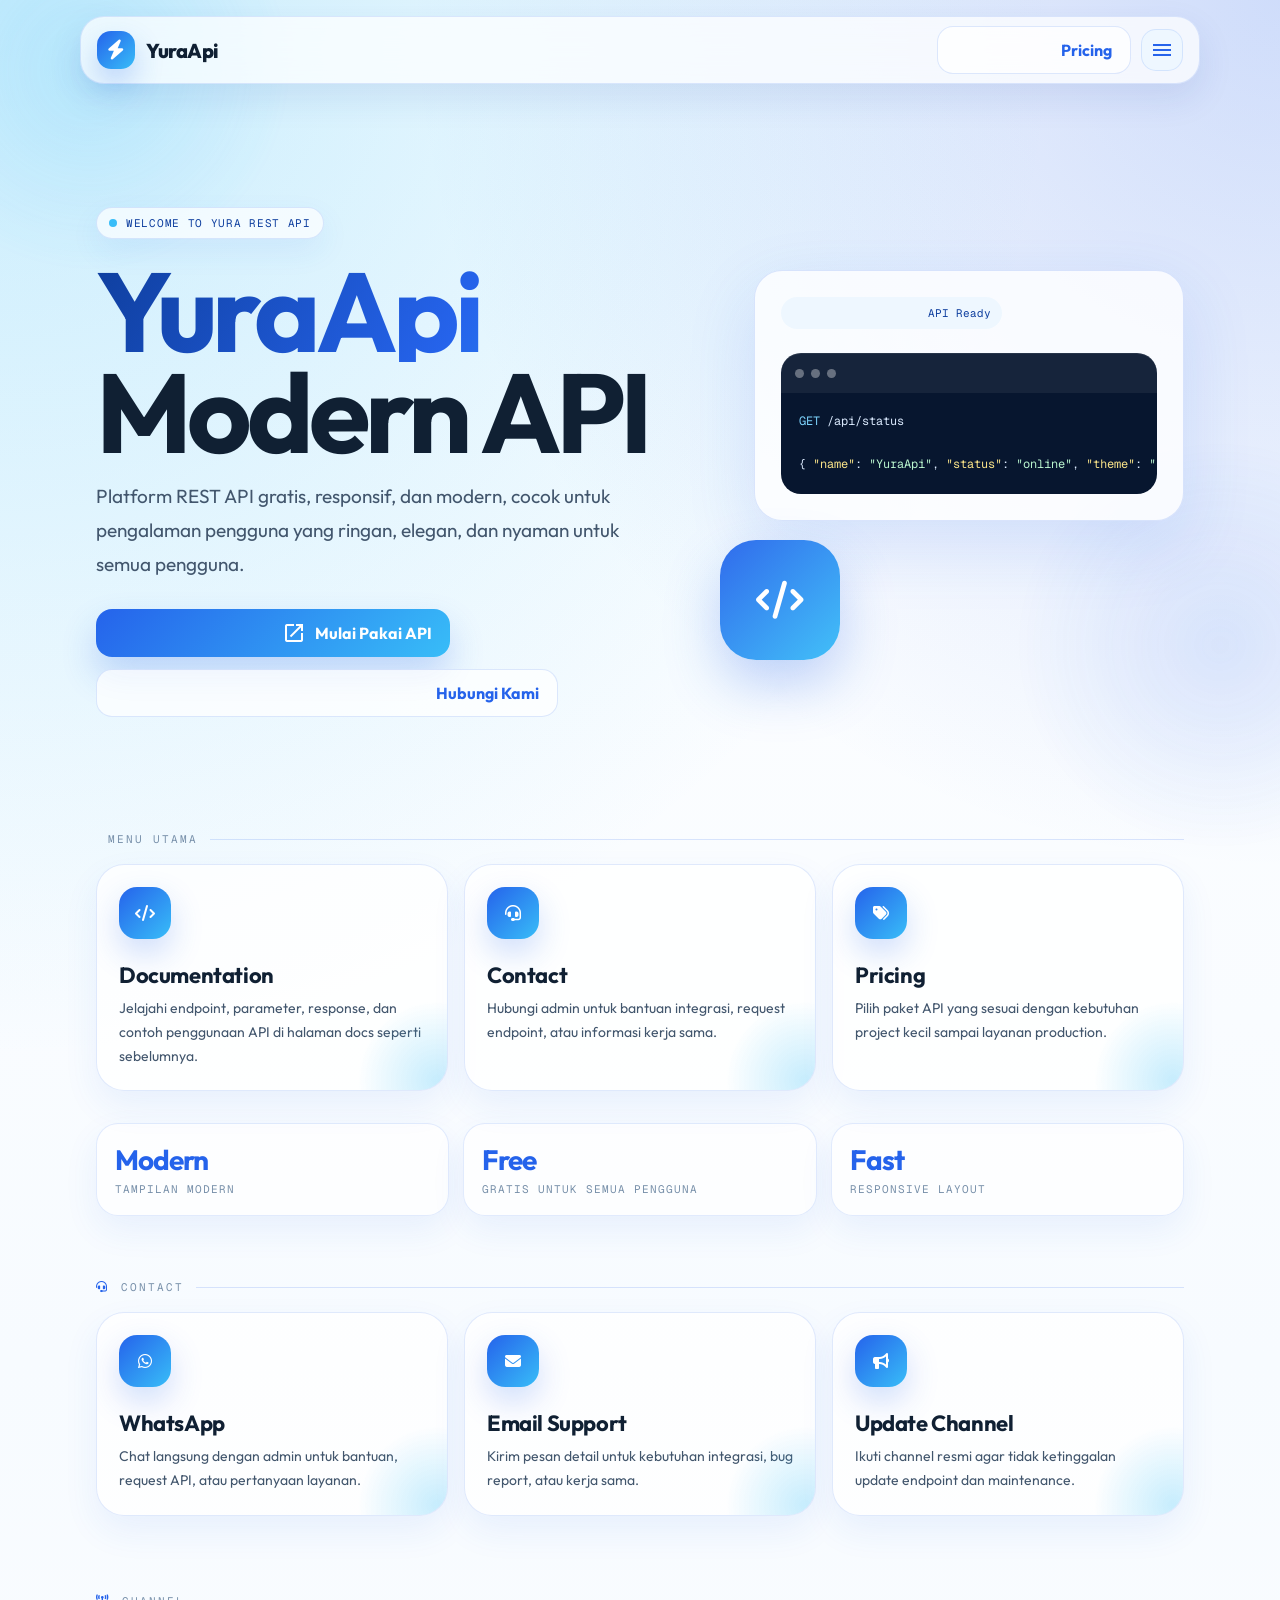
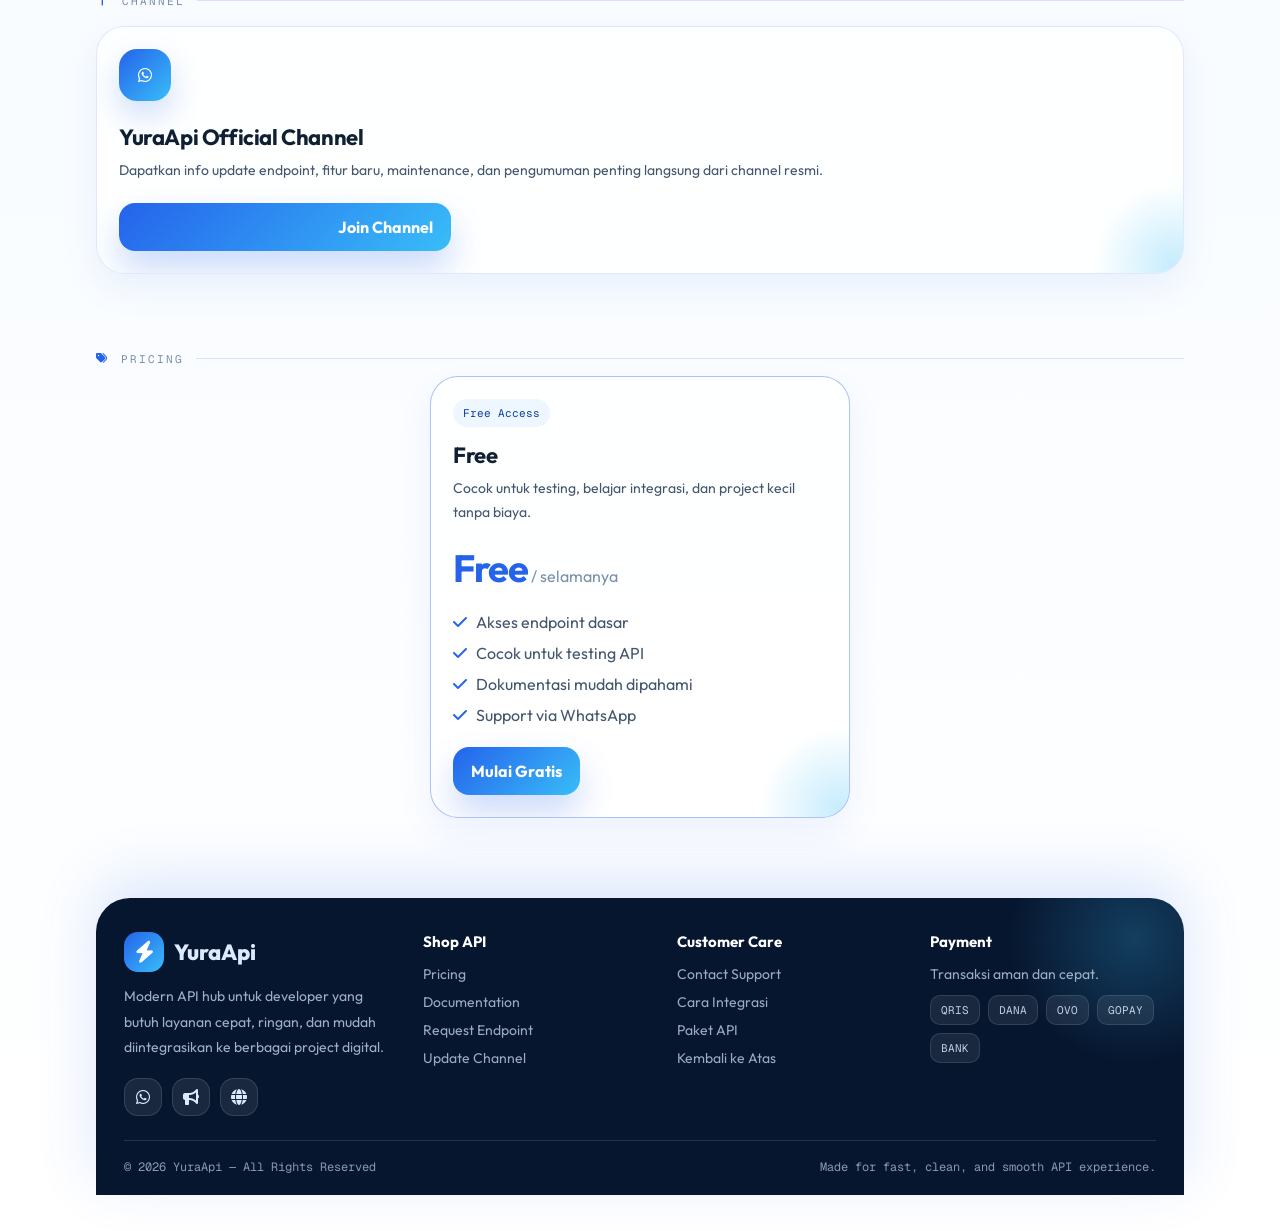
==== commit 44377da2: "Create index.html" ====
--- a/public/index.html
+++ b/public/index.html
@@ -1,470 +1,1134 @@
-<!DOCTYPE html>
-<html lang="id">
-<head>
-    <meta charset="UTF-8">
-    <meta name="viewport" content="width=device-width, initial-scale=1.0">
-    <title>Yura-Api's | Rest API Dashboard</title>
-    <link rel="preconnect" href="https://fonts.googleapis.com">
-    <link rel="preconnect" href="https://fonts.gstatic.com" crossorigin>
-    <link href="https://fonts.googleapis.com/css2?family=Geist+Mono:wght@400;500;600&family=Inter:wght@400;500;600;700&display=swap" rel="stylesheet">
-    <link rel="stylesheet" href="https://fonts.googleapis.com/icon?family=Material+Icons">
-    <link rel="stylesheet" href="https://cdnjs.cloudflare.com/ajax/libs/font-awesome/6.4.0/css/all.min.css">
-    <link rel="icon" href="https://raw.githubusercontent.com/kayzzaoshi-code/Uploader/main/file_1772878043301.jpeg" type="image/jpeg">
-    <style>
-        /* === TEMA MODERN BLUE-WHITE (CLEAN & PREMIUM) === */
-        :root {
-            --bg-base: #f8fafc;           
-            --bg-surface: #ffffff; 
-            --bg-surface-hover: #f1f5f9; 
-            --bg-panel: #f8fafc;
-            
-            --border-light: #e2e8f0;
-            --border-hover: #94a3b8;
-            --border-accent: #3b82f6;
-            
-            --text-main: #0f172a;         
-            --text-muted: #475569;        
-            --text-dim: #64748b;          
-            
-            --accent: #3b82f6;
-            --accent-hover: #2563eb;
-            --accent-glow: rgba(59, 130, 246, 0.15);
-            --accent-gradient: linear-gradient(135deg, #3b82f6, #60a5fa);
-            
-            --radius-lg: 20px;
-            --radius-md: 16px;
-            --radius-sm: 10px;
-            
-            --shadow-sm: 0 4px 6px -1px rgb(0 0 0 / 0.05), 0 2px 4px -2px rgb(0 0 0 / 0.05);
-            --shadow-md: 0 10px 15px -3px rgb(0 0 0 / 0.1), 0 4px 6px -4px rgb(0 0 0 / 0.1);
-        }
-
-        body {
-            background-color: var(--bg-base);
-            background-image: 
-                radial-gradient(circle at 20% 30%, rgba(59, 130, 246, 0.08), transparent 50%),
-                radial-gradient(circle at 80% 70%, rgba(96, 165, 250, 0.06), transparent 50%);
-            color: var(--text-main);
-            font-family: 'Inter', sans-serif;
-            margin: 0; padding: 0;
-            -webkit-font-smoothing: antialiased;
-            overflow-x: hidden;
-            line-height: 1.6;
-        }
-
-        /* === ANIMATIONS MORE ALIVE === */
-        @keyframes fadeInUp {
-            from { opacity: 0; transform: translateY(30px); }
-            to { opacity: 1; transform: translateY(0); }
-        }
-
-        @keyframes fadeInScale {
-            from { opacity: 0; transform: scale(0.95); }
-            to { opacity: 1; transform: scale(1); }
-        }
-
-        @keyframes glowPulse {
-            0%, 100% { box-shadow: 0 0 15px var(--accent-glow); }
-            50% { box-shadow: 0 0 25px var(--accent-glow); }
-        }
-
-        @keyframes float {
-            0%, 100% { transform: translateY(0); }
-            50% { transform: translateY(-12px); }
-        }
-
-        .animate-in {
-            animation: fadeInUp 0.7s ease-out forwards;
-        }
-
-        .hero-avatar {
-            animation: float 6s ease-in-out infinite;
-        }
-
-        /* === HEADER === */
-        header {
-            background: rgba(255,255,255,0.95);
-            backdrop-filter: blur(12px);
-            border-bottom: 1px solid var(--border-light);
-            position: sticky; top: 0; z-index: 100;
-            box-shadow: var(--shadow-sm);
-        }
-        .hdr { max-width: 1200px; margin: 0 auto; padding: 18px 24px; display: flex; justify-content: space-between; align-items: center; }
-        .hdr-left { display: flex; align-items: center; gap: 16px; }
-        .hdr-title { display: flex; align-items: center; gap: 10px; font-weight: 700; font-size: 18px; letter-spacing: -0.02em; color: var(--text-main); }
-        .live-dot { width: 9px; height: 9px; background: #22c55e; border-radius: 50%; box-shadow: 0 0 12px #22c55e; animation: glowPulse 2s infinite; }
-
-        .btn-menu { background: none; border: none; color: var(--text-main); cursor: pointer; display: none; transition: transform 0.3s; font-size: 24px; }
-        .btn-menu:hover { transform: rotate(15deg); color: var(--accent); }
-
-        /* === LEFT SIDEBAR (Fixed + Modern) === */
-        #sidebar {
-            background: white;
-            border-right: 1px solid var(--border-light);
-            box-shadow: 10px 0 30px -10px rgba(0,0,0,0.08);
-            width: 260px; 
-            position: fixed; 
-            top: 0; 
-            left: 0; 
-            height: 100vh;
-            z-index: 200;
-            transition: transform 0.4s cubic-bezier(0.32, 0.72, 0, 1);
-            padding-top: 80px;
-        }
-        .sb-head { 
-            padding: 24px; 
-            border-bottom: 1px solid var(--border-light); 
-            position: absolute; 
-            top: 0; 
-            left: 0; 
-            right: 0; 
-        }
-        .sb-brand { 
-            font-weight: 700; 
-            font-size: 19px; 
-            letter-spacing: -0.03em; 
-            background: var(--accent-gradient); 
-            -webkit-background-clip: text; 
-            -webkit-text-fill-color: transparent; 
-        }
-        .sb-body { padding: 24px; }
-        .sb-label { 
-            font-size: 12.5px; 
-            font-weight: 600; 
-            color: var(--text-dim); 
-            text-transform: uppercase; 
-            letter-spacing: 0.08em; 
-            margin: 28px 0 12px; 
-        }
-        .sb-nav { display: flex; flex-direction: column; gap: 6px; }
-        .sb-link { 
-            display: flex; 
-            align-items: center; 
-            gap: 14px; 
-            padding: 13px 18px; 
-            color: var(--text-muted); 
-            text-decoration: none; 
-            font-size: 14.8px; 
-            border-radius: var(--radius-sm); 
-            transition: all 0.3s cubic-bezier(0.4, 0, 0.2, 1); 
-        }
-        .sb-link:hover, .sb-link.active { 
-            background: var(--accent-glow); 
-            color: var(--accent); 
-            transform: translateX(8px); 
-        }
-
-        /* === MAIN LAYOUT === */
-        main { 
-            max-width: 1100px; 
-            margin: 0 auto; 
-            padding: 40px 24px 100px 300px; /* offset for sidebar */
-        }
-
-        /* HERO SECTION - More Alive */
-        .hero-section { 
-            display: flex; 
-            flex-direction: column; 
-            align-items: center; 
-            text-align: center; 
-            margin-bottom: 80px; 
-            gap: 28px; 
-            animation: fadeInScale 0.9s ease-out; 
-        }
-        .avatar-container { 
-            padding: 8px; 
-            border-radius: 50%; 
-            background: var(--accent-gradient); 
-            box-shadow: var(--shadow-md); 
-            transition: transform 0.4s; 
-        }
-        .avatar-container:hover { 
-            transform: scale(1.08) rotate(4deg); 
-        }
-        .profile-avatar-large { 
-            width: 128px; 
-            height: 128px; 
-            border-radius: 50%; 
-            border: 6px solid white; 
-            object-fit: cover; 
-            box-shadow: var(--shadow-md); 
-        }
-        .profile-name-large { 
-            font-size: 44px; 
-            font-weight: 700; 
-            letter-spacing: -0.04em; 
-            margin: 0; 
-            background: linear-gradient(90deg, #1e40af, #3b82f6); 
-            -webkit-background-clip: text; 
-            -webkit-text-fill-color: transparent; 
-        }
-        .profile-welcome { 
-            font-family: 'Geist Mono', monospace; 
-            font-size: 16px; 
-            color: var(--text-muted); 
-            margin: 0; 
-            max-width: 460px; 
-        }
-
-        /* CARD GRID - Adjusted (without uploader) */
-        .card-grid-2 { 
-            display: grid; 
-            grid-template-columns: repeat(auto-fit, minmax(340px, 1fr)); 
-            gap: 28px; 
-            margin-bottom: 80px; 
-        }
-        .nav-card-sm {
-            background: white;
-            border: 1px solid var(--border-light);
-            border-radius: var(--radius-md); 
-            padding: 36px 32px; 
-            text-decoration: none;
-            display: flex; 
-            flex-direction: column; 
-            gap: 22px; 
-            transition: all 0.4s cubic-bezier(0.4, 0, 0.2, 1);
-            box-shadow: var(--shadow-sm);
-        }
-        .nav-card-sm:hover { 
-            border-color: var(--accent); 
-            transform: translateY(-14px) scale(1.03); 
-            box-shadow: 0 25px 30px -8px rgb(0 0 0 / 0.12);
-        }
-        .nav-card-sm-icon { 
-            width: 64px; 
-            height: 64px; 
-            border-radius: 16px; 
-            background: var(--accent-glow); 
-            display: flex; 
-            align-items: center; 
-            justify-content: center; 
-            color: var(--accent); 
-            font-size: 28px; 
-            transition: all 0.4s;
-        }
-        .nav-card-sm:hover .nav-card-sm-icon { 
-            transform: scale(1.2) rotate(12deg); 
-            background: white; 
-        }
-        .nav-card-sm-title { 
-            font-size: 19px; 
-            font-weight: 700; 
-            color: var(--text-main); 
-            letter-spacing: -0.02em; 
-        }
-        .nav-card-sm-desc { 
-            font-size: 15px; 
-            color: var(--text-muted); 
-            line-height: 1.55; 
-        }
-
-        /* SECTION BLOCKS */
-        .section-block { margin-bottom: 90px; }
-        .section-heading { 
-            font-size: 23px; 
-            color: var(--text-main); 
-            margin-bottom: 28px; 
-            font-weight: 700; 
-            letter-spacing: -0.02em; 
-            display: flex; 
-            align-items: center; 
-            gap: 12px; 
-        }
-        .section-heading i { color: var(--accent); font-size: 26px; }
-
-        /* OWNER INFO */
-        .owner-card {
-            background: white;
-            border: 1px solid var(--border-light);
-            border-radius: var(--radius-md); 
-            padding: 42px; 
-            box-shadow: var(--shadow-sm);
-        }
-        .socmed-grid { 
-            display: grid; 
-            grid-template-columns: repeat(auto-fit, minmax(260px, 1fr)); 
-            gap: 18px; 
-        }
-        .socmed-link {
-            display: flex; 
-            align-items: center; 
-            justify-content: space-between; 
-            padding: 20px 22px;
-            border: 1px solid var(--border-light); 
-            border-radius: var(--radius-sm); 
-            background: white;
-            color: var(--text-main); 
-            font-size: 15.5px; 
-            text-decoration: none; 
-            transition: all 0.3s;
-        }
-        .socmed-link:hover { 
-            border-color: var(--accent); 
-            background: var(--accent-glow); 
-            transform: translateY(-5px); 
-        }
-
-        .donasi-card {
-            background: #f0f9ff; 
-            border: 2px dashed #bae6fd; 
-            border-radius: var(--radius-sm);
-            padding: 26px; 
-            display: flex; 
-            align-items: center; 
-            gap: 22px;
-            margin-top: 32px;
-        }
-
-        /* FOOTER & TOAST */
-        .foot { 
-            border-top: 1px solid var(--border-light); 
-            margin-top: 90px; 
-            padding: 40px 0; 
-            text-align: center; 
-        }
-        .foot-text { font-size: 14.5px; color: var(--text-dim); }
-
-        #custom-toast {
-            position: fixed; bottom: 32px; right: 32px; 
-            background: white; border: 1px solid var(--border-light);
-            color: var(--text-main); padding: 18px 26px; border-radius: 14px;
-            font-size: 15.5px; font-weight: 500; z-index: 1000; 
-            box-shadow: 0 20px 25px -5px rgb(0 0 0 / 0.1);
-            transition: all 0.4s cubic-bezier(0.34, 1.56, 0.64, 1);
-        }
-        #custom-toast.hidden { transform: translateY(30px) scale(0.95); opacity: 0; }
-
-        @media (max-width: 1024px) {
-            main { padding-left: 24px; }
-            #sidebar { transform: translateX(-100%); }
-            #sidebar.active { transform: translateX(0); }
-            .btn-menu { display: block; }
-        }
-
-        /* SCROLLBAR */
-        ::-webkit-scrollbar { width: 7px; }
-        ::-webkit-scrollbar-track { background: #f1f5f9; }
-        ::-webkit-scrollbar-thumb { background: #94a3b8; border-radius: 20px; }
-        ::-webkit-scrollbar-thumb:hover { background: #3b82f6; }
-    </style>
-</head>
+<!DOCTYPE html><html lang="id"><head>
+  <meta charset="UTF-8" />
+  <meta name="viewport" content="width=device-width, initial-scale=1.0" />
+  <title>YuraApi</title>  <link rel="preconnect" href="https://fonts.googleapis.com">
+  <link rel="preconnect" href="https://fonts.gstatic.com" crossorigin>
+  <link href="https://fonts.googleapis.com/css2?family=Geist+Mono:wght@300;400;500;600&family=Outfit:wght@300;400;500;600;700;800&display=swap" rel="stylesheet">
+  <link rel="stylesheet" href="https://fonts.googleapis.com/icon?family=Material+Icons">
+  <link rel="stylesheet" href="https://cdnjs.cloudflare.com/ajax/libs/font-awesome/6.4.0/css/all.min.css">
+  <link rel="icon" href="https://raw.githubusercontent.com/kayzzaoshi-code/Uploader/main/file_1772878043301.jpeg" type="image/jpeg">  <style>
+    :root {
+      --bg: #f7fbff;
+      --bg-soft: #eef7ff;
+      --white: #ffffff;
+      --blue: #2563eb;
+      --blue-2: #38bdf8;
+      --blue-dark: #0f3f9f;
+      --ink: #102033;
+      --ink-2: #42566d;
+      --ink-3: #7890aa;
+      --line: rgba(37, 99, 235, .16);
+      --shadow: 0 24px 70px rgba(37, 99, 235, .14);
+      --shadow-soft: 0 14px 35px rgba(15, 63, 159, .10);
+      --radius: 28px;
+      --radius-sm: 18px;
+      --ease: cubic-bezier(.22, 1, .36, 1);
+    }
+
+    * { box-sizing: border-box; }
+
+    html {
+      scroll-behavior: smooth;
+      scroll-padding-top: 110px;
+    }
+
+    body {
+      margin: 0;
+      min-height: 100vh;
+      font-family: 'Outfit', sans-serif;
+      color: var(--ink);
+      background:
+        radial-gradient(circle at top left, rgba(56, 189, 248, .28), transparent 34%),
+        radial-gradient(circle at top right, rgba(37, 99, 235, .22), transparent 28%),
+        linear-gradient(180deg, #ffffff 0%, var(--bg) 48%, #ffffff 100%);
+      overflow-x: hidden;
+    }
+
+    body::before,
+    body::after {
+      content: "";
+      position: fixed;
+      width: 420px;
+      height: 420px;
+      border-radius: 50%;
+      pointer-events: none;
+      filter: blur(10px);
+      opacity: .45;
+      z-index: -1;
+      animation: floatGlow 10s var(--ease) infinite alternate;
+    }
+
+    body::before {
+      top: -140px;
+      left: -120px;
+      background: radial-gradient(circle, rgba(56, 189, 248, .35), transparent 68%);
+    }
+
+    body::after {
+      right: -150px;
+      bottom: 5%;
+      background: radial-gradient(circle, rgba(37, 99, 235, .25), transparent 70%);
+      animation-delay: -3s;
+    }
+
+    @keyframes floatGlow {
+      from { transform: translate3d(0, 0, 0) scale(1); }
+      to { transform: translate3d(28px, 36px, 0) scale(1.08); }
+    }
+
+    a { color: inherit; }
+
+    #overlay {
+      position: fixed;
+      inset: 0;
+      background: rgba(15, 32, 51, .28);
+      backdrop-filter: blur(8px);
+      z-index: 80;
+      opacity: 0;
+      pointer-events: none;
+      transition: opacity .35s var(--ease);
+    }
+
+    #overlay.show {
+      opacity: 1;
+      pointer-events: auto;
+    }
+
+    header {
+      position: sticky;
+      top: 0;
+      z-index: 70;
+      padding: 16px;
+    }
+
+    .hdr {
+      max-width: 1120px;
+      margin: 0 auto;
+      height: 68px;
+      padding: 0 16px;
+      display: flex;
+      align-items: center;
+      justify-content: space-between;
+      background: rgba(255, 255, 255, .72);
+      border: 1px solid rgba(37, 99, 235, .14);
+      border-radius: 24px;
+      box-shadow: var(--shadow-soft);
+      backdrop-filter: blur(18px);
+      animation: dropIn .8s var(--ease) both;
+    }
+
+    @keyframes dropIn {
+      from { transform: translateY(-24px); opacity: 0; }
+      to { transform: translateY(0); opacity: 1; }
+    }
+
+    .brand {
+      display: inline-flex;
+      align-items: center;
+      gap: 11px;
+      text-decoration: none;
+      font-weight: 800;
+      letter-spacing: -.5px;
+      font-size: 20px;
+    }
+
+    .brand-mark {
+      width: 38px;
+      height: 38px;
+      border-radius: 14px;
+      display: grid;
+      place-items: center;
+      color: white;
+      background: linear-gradient(135deg, var(--blue), var(--blue-2));
+      box-shadow: 0 14px 28px rgba(37, 99, 235, .25);
+      transition: transform .35s var(--ease), box-shadow .35s var(--ease);
+    }
+
+    .brand:hover .brand-mark { transform: rotate(-8deg) scale(1.06); }
+
+    .hdr-actions {
+      display: flex;
+      align-items: center;
+      gap: 10px;
+    }
+
+    .icon-btn,
+    .primary-btn,
+    .ghost-btn {
+      border: none;
+      cursor: pointer;
+      font-family: inherit;
+      transition: transform .25s var(--ease), box-shadow .25s var(--ease), background .25s var(--ease), color .25s var(--ease), border-color .25s var(--ease);
+    }
+
+    .icon-btn {
+      width: 42px;
+      height: 42px;
+      border-radius: 15px;
+      display: grid;
+      place-items: center;
+      background: var(--bg-soft);
+      color: var(--blue);
+      border: 1px solid rgba(37, 99, 235, .13);
+    }
+
+    .icon-btn:hover,
+    .icon-btn:focus-visible {
+      transform: translateY(-3px);
+      box-shadow: 0 12px 25px rgba(37, 99, 235, .16);
+      outline: none;
+    }
+
+    #sidebar {
+      position: fixed;
+      top: 16px;
+      right: 16px;
+      width: min(340px, calc(100vw - 32px));
+      height: calc(100vh - 32px);
+      z-index: 100;
+      border: 1px solid rgba(37, 99, 235, .16);
+      border-radius: 28px;
+      background: rgba(255, 255, 255, .86);
+      backdrop-filter: blur(22px);
+      box-shadow: var(--shadow);
+      padding: 18px;
+      transform: translateX(calc(100% + 36px)) scale(.96);
+      opacity: 0;
+      transition: transform .45s var(--ease), opacity .45s var(--ease);
+    }
+
+    #sidebar.open {
+      transform: translateX(0) scale(1);
+      opacity: 1;
+    }
+
+    .sb-head {
+      display: flex;
+      align-items: center;
+      justify-content: space-between;
+      margin-bottom: 20px;
+    }
+
+    .sb-brand {
+      font-family: 'Geist Mono', monospace;
+      font-size: 12px;
+      text-transform: uppercase;
+      letter-spacing: 2px;
+      color: var(--ink-3);
+    }
+
+    .sb-nav {
+      display: grid;
+      gap: 10px;
+      margin-bottom: 24px;
+    }
+
+    .sb-link {
+      display: flex;
+      align-items: center;
+      gap: 12px;
+      padding: 13px 14px;
+      text-decoration: none;
+      border-radius: 16px;
+      color: var(--ink-2);
+      border: 1px solid transparent;
+      background: transparent;
+      transition: all .3s var(--ease);
+    }
+
+    .sb-link:hover {
+      color: var(--blue);
+      background: var(--bg-soft);
+      border-color: rgba(37, 99, 235, .14);
+      transform: translateX(-4px);
+    }
+
+    main {
+      max-width: 1120px;
+      margin: 0 auto;
+      padding: 56px 16px 36px;
+    }
+
+    .hero {
+      min-height: 68vh;
+      display: grid;
+      align-items: center;
+      grid-template-columns: minmax(0, 1.1fr) minmax(280px, .9fr);
+      gap: 34px;
+    }
+
+    .hero-copy { animation: fadeUp .75s var(--ease) both; }
+
+    .eyebrow {
+      display: inline-flex;
+      align-items: center;
+      gap: 9px;
+      padding: 8px 12px;
+      border: 1px solid rgba(37, 99, 235, .15);
+      border-radius: 999px;
+      background: rgba(255, 255, 255, .7);
+      color: var(--blue-dark);
+      font-family: 'Geist Mono', monospace;
+      font-size: 11px;
+      letter-spacing: .7px;
+      text-transform: uppercase;
+      box-shadow: 0 12px 30px rgba(37, 99, 235, .08);
+    }
+
+    .pulse {
+      width: 8px;
+      height: 8px;
+      border-radius: 50%;
+      background: var(--blue-2);
+      box-shadow: 0 0 0 rgba(56, 189, 248, .55);
+      animation: pulse 1.8s infinite;
+    }
+
+    @keyframes pulse {
+      0% { box-shadow: 0 0 0 0 rgba(56, 189, 248, .55); }
+      70% { box-shadow: 0 0 0 13px rgba(56, 189, 248, 0); }
+      100% { box-shadow: 0 0 0 0 rgba(56, 189, 248, 0); }
+    }
+
+    h1 {
+      margin: 22px 0 16px;
+      font-size: clamp(52px, 10vw, 112px);
+      line-height: .9;
+      letter-spacing: -5px;
+      color: var(--ink);
+    }
+
+    .gradient-text {
+      display: inline-block;
+      color: transparent;
+      background: linear-gradient(120deg, var(--blue-dark), var(--blue), var(--blue-2));
+      -webkit-background-clip: text;
+      background-clip: text;
+      background-size: 180% 180%;
+      animation: gradientMove 5s var(--ease) infinite alternate;
+    }
+
+    @keyframes gradientMove {
+      from { background-position: 0% 50%; }
+      to { background-position: 100% 50%; }
+    }
+
+    .hero-text {
+      max-width: 590px;
+      margin: 0 0 28px;
+      color: var(--ink-2);
+      font-size: clamp(16px, 2vw, 19px);
+      line-height: 1.8;
+    }
+
+    .hero-actions {
+      display: flex;
+      gap: 12px;
+      flex-wrap: wrap;
+    }
+
+    .primary-btn,
+    .ghost-btn {
+      display: inline-flex;
+      align-items: center;
+      justify-content: center;
+      gap: 9px;
+      min-height: 48px;
+      padding: 0 18px;
+      border-radius: 16px;
+      text-decoration: none;
+      font-weight: 700;
+    }
+
+    .primary-btn {
+      color: white;
+      background: linear-gradient(135deg, var(--blue), var(--blue-2));
+      box-shadow: 0 18px 35px rgba(37, 99, 235, .24);
+    }
+
+    .ghost-btn {
+      color: var(--blue);
+      background: rgba(255, 255, 255, .72);
+      border: 1px solid rgba(37, 99, 235, .15);
+    }
+
+    .primary-btn:hover,
+    .ghost-btn:hover {
+      transform: translateY(-4px) scale(1.01);
+      box-shadow: 0 24px 42px rgba(37, 99, 235, .20);
+    }
+
+    .hero-panel {
+      position: relative;
+      min-height: 440px;
+      animation: fadeScale .9s var(--ease) .12s both;
+    }
+
+    .glass-card {
+      position: absolute;
+      inset: 28px 0 auto auto;
+      width: min(100%, 430px);
+      padding: 26px;
+      border-radius: var(--radius);
+      background: rgba(255, 255, 255, .78);
+      border: 1px solid rgba(37, 99, 235, .16);
+      box-shadow: var(--shadow);
+      backdrop-filter: blur(20px);
+      overflow: hidden;
+      transition: transform .45s var(--ease), box-shadow .45s var(--ease);
+    }
+
+    .glass-card:hover {
+      transform: translateY(-8px) rotate(.35deg);
+      box-shadow: 0 30px 80px rgba(37, 99, 235, .18);
+    }
+
+    .glass-card::before {
+      content: "";
+      position: absolute;
+      inset: -2px;
+      background: linear-gradient(120deg, transparent, rgba(56, 189, 248, .24), transparent);
+      transform: translateX(-100%);
+      animation: shine 5s var(--ease) infinite;
+    }
+
+    @keyframes shine {
+      0%, 45% { transform: translateX(-100%); }
+      75%, 100% { transform: translateX(100%); }
+    }
+
+    .panel-inner { position: relative; z-index: 1; }
+
+    .api-badge {
+      display: inline-flex;
+      align-items: center;
+      gap: 8px;
+      padding: 8px 11px;
+      border-radius: 999px;
+      background: var(--bg-soft);
+      color: var(--blue-dark);
+      font-family: 'Geist Mono', monospace;
+      font-size: 11px;
+      margin-bottom: 24px;
+    }
+
+    .terminal {
+      border-radius: 20px;
+      background: #07162f;
+      color: #dbeafe;
+      overflow: hidden;
+      box-shadow: inset 0 1px 0 rgba(255,255,255,.08);
+    }
+
+    .terminal-top {
+      height: 40px;
+      display: flex;
+      align-items: center;
+      gap: 7px;
+      padding: 0 14px;
+      background: rgba(255,255,255,.06);
+    }
+
+    .dot { width: 9px; height: 9px; border-radius: 50%; background: rgba(255,255,255,.35); }
+
+    .terminal pre {
+      margin: 0;
+      padding: 18px;
+      font-family: 'Geist Mono', monospace;
+      font-size: 12px;
+      line-height: 1.8;
+      overflow-x: auto;
+    }
+
+    .code-blue { color: #7dd3fc; }
+    .code-green { color: #bbf7d0; }
+    .code-yellow { color: #fde68a; }
+
+    .mini-orb {
+      position: absolute;
+      width: 120px;
+      height: 120px;
+      border-radius: 36px;
+      background: linear-gradient(135deg, rgba(37, 99, 235, .95), rgba(56, 189, 248, .95));
+      bottom: 22px;
+      left: 10px;
+      box-shadow: 0 25px 55px rgba(37, 99, 235, .28);
+      display: grid;
+      place-items: center;
+      color: white;
+      font-size: 38px;
+      animation: floatCard 4s var(--ease) infinite alternate;
+    }
+
+    @keyframes floatCard {
+      from { transform: translate3d(0, 0, 0) rotate(-7deg); }
+      to { transform: translate3d(18px, -18px, 0) rotate(4deg); }
+    }
+
+    .section-block {
+      padding: 44px 0 14px;
+    }
+
+    .section-heading {
+      display: flex;
+      align-items: center;
+      gap: 12px;
+      margin: 20px 0 18px;
+      font-family: 'Geist Mono', monospace;
+      font-size: 11px;
+      letter-spacing: 2px;
+      text-transform: uppercase;
+      color: var(--ink-3);
+    }
+
+    .section-heading::after {
+      content: "";
+      height: 1px;
+      flex: 1;
+      background: var(--line);
+    }
+
+    .card-grid {
+      display: grid;
+      grid-template-columns: repeat(3, minmax(0, 1fr));
+      gap: 16px;
+    }
+
+    .nav-card,
+    .price-card,
+    .contact-card {
+      position: relative;
+      padding: 22px;
+      border-radius: var(--radius);
+      background: rgba(255, 255, 255, .78);
+      border: 1px solid rgba(37, 99, 235, .14);
+      text-decoration: none;
+      box-shadow: 0 15px 35px rgba(37, 99, 235, .08);
+      overflow: hidden;
+      transition: transform .38s var(--ease), box-shadow .38s var(--ease), border-color .38s var(--ease), background .38s var(--ease);
+    }
+
+    .nav-card {
+      min-height: 210px;
+      transform: translateY(18px);
+      opacity: 0;
+      animation: fadeUp .75s var(--ease) forwards;
+    }
+
+    .nav-card:nth-child(2) { animation-delay: .08s; }
+    .nav-card:nth-child(3) { animation-delay: .16s; }
+
+    .nav-card::after,
+    .price-card::after,
+    .contact-card::after {
+      content: "";
+      position: absolute;
+      width: 160px;
+      height: 160px;
+      border-radius: 50%;
+      right: -70px;
+      bottom: -70px;
+      background: radial-gradient(circle, rgba(56, 189, 248, .28), transparent 70%);
+      transition: transform .45s var(--ease), opacity .45s var(--ease);
+    }
+
+    .nav-card:hover,
+    .price-card:hover,
+    .contact-card:hover {
+      transform: translateY(-8px);
+      border-color: rgba(37, 99, 235, .35);
+      box-shadow: 0 28px 65px rgba(37, 99, 235, .16);
+      background: white;
+    }
+
+    .nav-card:hover::after,
+    .price-card:hover::after,
+    .contact-card:hover::after { transform: scale(1.5); opacity: .9; }
+
+    .nav-card-icon,
+    .contact-icon {
+      width: 52px;
+      height: 52px;
+      border-radius: 18px;
+      display: grid;
+      place-items: center;
+      color: white;
+      background: linear-gradient(135deg, var(--blue), var(--blue-2));
+      box-shadow: 0 14px 32px rgba(37, 99, 235, .22);
+      margin-bottom: 22px;
+      transition: transform .35s var(--ease);
+    }
+
+    .nav-card:hover .nav-card-icon,
+    .contact-card:hover .contact-icon { transform: rotate(-8deg) scale(1.08); }
+
+    .nav-card h3,
+    .price-card h3,
+    .contact-card h3 {
+      margin: 0 0 8px;
+      font-size: 22px;
+      letter-spacing: -.4px;
+    }
+
+    .nav-card p,
+    .price-card p,
+    .contact-card p {
+      margin: 0;
+      color: var(--ink-2);
+      line-height: 1.7;
+      font-size: 14px;
+    }
+
+    .stats {
+      display: grid;
+      grid-template-columns: repeat(3, minmax(0, 1fr));
+      gap: 14px;
+      margin: 18px 0 0;
+    }
+
+    .stat {
+      padding: 18px;
+      border-radius: 22px;
+      background: rgba(255,255,255,.72);
+      border: 1px solid rgba(37, 99, 235, .13);
+      box-shadow: 0 14px 34px rgba(37, 99, 235, .08);
+      transition: transform .35s var(--ease), box-shadow .35s var(--ease);
+    }
+
+    .stat:hover {
+      transform: translateY(-5px);
+      box-shadow: 0 20px 46px rgba(37, 99, 235, .13);
+    }
+
+    .stat strong {
+      display: block;
+      color: var(--blue);
+      font-size: 28px;
+      letter-spacing: -1px;
+    }
+
+    .stat span {
+      color: var(--ink-3);
+      font-family: 'Geist Mono', monospace;
+      font-size: 11px;
+      text-transform: uppercase;
+      letter-spacing: 1px;
+    }
+
+    .docs-box {
+      display: grid;
+      grid-template-columns: 1fr 1fr;
+      gap: 16px;
+    }
+
+    .doc-list {
+      display: grid;
+      gap: 12px;
+    }
+
+    .doc-item {
+      padding: 18px;
+      border-radius: 20px;
+      background: rgba(255,255,255,.76);
+      border: 1px solid rgba(37, 99, 235, .13);
+      box-shadow: 0 14px 34px rgba(37, 99, 235, .08);
+    }
+
+    .doc-item strong {
+      display: block;
+      margin-bottom: 6px;
+      color: var(--blue-dark);
+    }
+
+    .doc-item code {
+      display: inline-block;
+      margin-top: 8px;
+      padding: 7px 10px;
+      border-radius: 999px;
+      background: #07162f;
+      color: #dbeafe;
+      font-family: 'Geist Mono', monospace;
+      font-size: 12px;
+    }
+
+    .pricing-grid,
+    .contact-grid {
+      display: grid;
+      grid-template-columns: repeat(3, minmax(0, 1fr));
+      gap: 16px;
+    }
+
+    .price {
+      display: flex;
+      align-items: baseline;
+      gap: 4px;
+      margin: 20px 0;
+      color: var(--blue);
+    }
+
+    .price strong {
+      font-size: 38px;
+      letter-spacing: -1.5px;
+    }
+
+    .price span { color: var(--ink-3); }
+
+    .feature-list {
+      list-style: none;
+      padding: 0;
+      margin: 0 0 22px;
+      display: grid;
+      gap: 11px;
+      color: var(--ink-2);
+    }
+
+    .feature-list li {
+      display: flex;
+      gap: 9px;
+      align-items: center;
+    }
+
+    .feature-list i { color: var(--blue); }
+
+    .popular {
+      border-color: rgba(37, 99, 235, .38);
+      transform: translateY(-8px);
+    }
+
+    .tag {
+      display: inline-flex;
+      padding: 7px 10px;
+      border-radius: 999px;
+      background: var(--bg-soft);
+      color: var(--blue-dark);
+      font-family: 'Geist Mono', monospace;
+      font-size: 11px;
+      margin-bottom: 14px;
+    }
+
+    .footer-commerce {
+      margin-top: 58px;
+      padding: 34px 28px 20px;
+      border-radius: 34px 34px 0 0;
+      background: #07162f;
+      color: #dbeafe;
+      box-shadow: 0 -18px 60px rgba(37, 99, 235, .16);
+      overflow: hidden;
+      position: relative;
+    }
+
+    .footer-commerce::before {
+      content: "";
+      position: absolute;
+      width: 260px;
+      height: 260px;
+      border-radius: 50%;
+      right: -80px;
+      top: -90px;
+      background: radial-gradient(circle, rgba(56, 189, 248, .24), transparent 68%);
+    }
+
+    .footer-top {
+      position: relative;
+      z-index: 1;
+      display: grid;
+      grid-template-columns: 1.2fr repeat(3, 1fr);
+      gap: 28px;
+      padding-bottom: 24px;
+      border-bottom: 1px solid rgba(255,255,255,.12);
+    }
+
+    .footer-brand {
+      display: inline-flex;
+      align-items: center;
+      gap: 10px;
+      font-size: 22px;
+      font-weight: 800;
+      margin-bottom: 12px;
+    }
+
+    .footer-brand .brand-mark {
+      width: 40px;
+      height: 40px;
+      box-shadow: none;
+    }
+
+    .footer-desc {
+      max-width: 330px;
+      margin: 0 0 18px;
+      color: rgba(219, 234, 254, .72);
+      line-height: 1.8;
+      font-size: 14px;
+    }
+
+    .socials {
+      display: flex;
+      gap: 10px;
+      flex-wrap: wrap;
+    }
+
+    .socials a {
+      width: 38px;
+      height: 38px;
+      display: grid;
+      place-items: center;
+      border-radius: 14px;
+      text-decoration: none;
+      color: #dbeafe;
+      background: rgba(255,255,255,.08);
+      border: 1px solid rgba(255,255,255,.12);
+      transition: transform .25s var(--ease), background .25s var(--ease);
+    }
+
+    .socials a:hover {
+      transform: translateY(-4px);
+      background: rgba(56, 189, 248, .22);
+    }
+
+    .footer-col h4 {
+      margin: 0 0 14px;
+      color: white;
+      font-size: 15px;
+    }
+
+    .footer-col a,
+    .footer-col span {
+      display: block;
+      text-decoration: none;
+      color: rgba(219, 234, 254, .70);
+      margin-bottom: 10px;
+      font-size: 14px;
+      transition: color .25s var(--ease), transform .25s var(--ease);
+    }
+
+    .footer-col a:hover {
+      color: white;
+      transform: translateX(4px);
+    }
+
+    .payment-icons {
+      display: flex;
+      gap: 8px;
+      flex-wrap: wrap;
+      margin-top: 12px;
+    }
+
+    .payment-icons span {
+      display: inline-flex;
+      padding: 7px 10px;
+      border-radius: 10px;
+      background: rgba(255,255,255,.08);
+      border: 1px solid rgba(255,255,255,.11);
+      color: rgba(219, 234, 254, .86);
+      font-family: 'Geist Mono', monospace;
+      font-size: 11px;
+      margin: 0;
+    }
+
+    .footer-bottom {
+      position: relative;
+      z-index: 1;
+      display: flex;
+      justify-content: space-between;
+      gap: 16px;
+      flex-wrap: wrap;
+      padding-top: 18px;
+      color: rgba(219, 234, 254, .62);
+      font-family: 'Geist Mono', monospace;
+      font-size: 12px;
+    }
+
+    @keyframes fadeUp {
+      from { transform: translateY(24px); opacity: 0; }
+      to { transform: translateY(0); opacity: 1; }
+    }
+
+    @keyframes fadeScale {
+      from { transform: scale(.94); opacity: 0; }
+      to { transform: scale(1); opacity: 1; }
+    }
+
+    @media (max-width: 900px) {
+      .footer-top { grid-template-columns: 1fr 1fr; }
+      .docs-box { grid-template-columns: 1fr; }
+      .pricing-grid, .contact-grid { grid-template-columns: 1fr; }
+      .popular { transform: none; }
+    }
+
+    @media (max-width: 840px) {
+      main { padding-top: 28px; }
+      .hero { grid-template-columns: 1fr; min-height: auto; }
+      .hero-panel { min-height: 390px; }
+      .glass-card { inset: 0 0 auto 0; width: 100%; }
+      .mini-orb { bottom: 0; left: 18px; width: 94px; height: 94px; border-radius: 28px; font-size: 30px; }
+      .card-grid, .stats { grid-template-columns: 1fr; }
+      h1 { letter-spacing: -3px; }
+    }
+
+    @media (max-width: 560px) {
+      .ghost-btn.header-cta { display: none; }
+      .footer-top { grid-template-columns: 1fr; }
+      .footer-commerce { padding-inline: 20px; }
+      h1 { font-size: clamp(48px, 15vw, 76px); }
+    }
+
+    @media (prefers-reduced-motion: reduce) {
+      *, *::before, *::after {
+        animation-duration: .01ms !important;
+        animation-iteration-count: 1 !important;
+        scroll-behavior: auto !important;
+        transition-duration: .01ms !important;
+      }
+    }
+  </style></head>
 <body>
-
-<aside id="sidebar">
-  <div class="sb-head">
-    <span class="sb-brand">Yura-Api's</span>
+  <div id="overlay"></div>  <aside id="sidebar" aria-label="Navigation Sidebar">
+    <div class="sb-head">
+      <span class="sb-brand">Navigation</span>
+      <button class="icon-btn" id="sidebarClose" aria-label="Tutup menu">
+        <span class="material-icons">close</span>
+      </button>
+    </div><nav class="sb-nav">
+  <a href="#home" class="sb-link"><span class="material-icons">home</span>Home</a>
+  <a href="/docs" class="sb-link"><span class="material-icons">api</span>Documentation</a>
+  <a href="#contact" class="sb-link"><span class="material-icons">support_agent</span>Contact</a>
+  <a href="#channel" class="sb-link"><span class="material-icons">campaign</span>Channel</a>
+  <a href="#pricing" class="sb-link"><span class="material-icons">sell</span>Pricing</a>
+</nav>
+
+  </aside>  <header>
+    <div class="hdr">
+      <a href="#home" class="brand" aria-label="YuraApi Home">
+        <span class="brand-mark"><i class="fa-solid fa-bolt"></i></span>
+        <span>YuraApi</span>
+      </a><div class="hdr-actions">
+    <a class="ghost-btn header-cta" href="#pricing"><span class="material-icons">sell</span>Pricing</a>
+    <button class="icon-btn" id="sidebarToggle" aria-label="Buka menu">
+      <span class="material-icons">menu</span>
+    </button>
   </div>
-  <div class="sb-body">
-    <span class="sb-label">Overview</span>
-    <nav class="sb-nav">
-      <a href="/" class="sb-link active"><i class="fa-solid fa-house"></i> Dashboard</a>
-      <a href="/docs" class="sb-link"><i class="fa-solid fa-code"></i> API Reference</a>  
-    </nav>
-    <span class="sb-label">Resources</span>
-    <nav class="sb-nav">
-      <a href="https://wa.me/6283167295612" target="_blank" class="sb-link"><i class="fa-solid fa-headset"></i> Support</a>
-      <a href="https://whatsapp.com/channel/0029VbCEBa77j6g2KN3NYB3A" target="_blank" class="sb-link"><i class="fa-solid fa-bullhorn"></i> Channel</a>
-    </nav>
+</div>
+
+  </header>  <main>
+    <section class="hero" id="home">
+      <div class="hero-copy">
+        <div class="eyebrow"><span class="pulse"></span> Welcome To Yura REST API</div>
+        <h1><span class="gradient-text">YuraApi</span><br>Modern API</h1>
+        <p class="hero-text">
+          Platform REST API gratis, responsif, dan modern, cocok untuk pengalaman pengguna yang ringan, elegan, dan nyaman untuk semua pengguna.
+        </p>
+        <div class="hero-actions">
+          <a href="/docs" class="primary-btn"><span class="material-icons">rocket_launch</span>Mulai Pakai API</a>
+          <a href="#contact" class="ghost-btn"><span class="material-icons">support_agent</span>Hubungi Kami</a>
+        </div>
+      </div><div class="hero-panel" aria-hidden="true">
+    <div class="glass-card">
+      <div class="panel-inner">
+        <div class="api-badge"><span class="material-icons" style="font-size:16px">verified</span> API Ready</div>
+        <div class="terminal">
+          <div class="terminal-top">
+            <span class="dot"></span>
+            <span class="dot"></span>
+            <span class="dot"></span>
+          </div>
+          <pre><span class="code-blue">GET</span> /api/status
+
+{ <span class="code-yellow">"name"</span>: <span class="code-green">"YuraApi"</span>, <span class="code-yellow">"status"</span>: <span class="code-green">"online"</span>, <span class="code-yellow">"theme"</span>: <span class="code-green">"blue-white"</span> }</pre> </div> </div> </div> <div class="mini-orb"><i class="fa-solid fa-code"></i></div> </div> </section>
+
+<section id="features" class="section-block">
+  <div class="section-heading"><i class="fa-solid fa-sparkles" style="color:var(--blue)"></i> Menu Utama</div>
+  <div class="card-grid">
+    <a href="/docs" class="nav-card">
+      <div class="nav-card-icon"><i class="fa-solid fa-code"></i></div>
+      <h3>Documentation</h3>
+      <p>Jelajahi endpoint, parameter, response, dan contoh penggunaan API di halaman docs seperti sebelumnya.</p>
+    </a>
+
+    <a href="#contact" class="nav-card">
+      <div class="nav-card-icon"><i class="fa-solid fa-headset"></i></div>
+      <h3>Contact</h3>
+      <p>Hubungi admin untuk bantuan integrasi, request endpoint, atau informasi kerja sama.</p>
+    </a>
+
+    <a href="#pricing" class="nav-card">
+      <div class="nav-card-icon"><i class="fa-solid fa-tags"></i></div>
+      <h3>Pricing</h3>
+      <p>Pilih paket API yang sesuai dengan kebutuhan project kecil sampai layanan production.</p>
+    </a>
   </div>
-</aside>
-
-<header>
-  <div class="hdr">
-    <div class="hdr-left">
-      <div class="hdr-title">
-        <span class="live-dot"></span>
-        <span>Yura-Api's</span>
+</section>
+
+<section class="stats" aria-label="YuraApi highlights">
+  <div class="stat">
+    <strong>Modern</strong>
+    <span>Tampilan Modern</span>
+  </div>
+  <div class="stat">
+    <strong>Free</strong>
+    <span>Gratis untuk semua pengguna</span>
+  </div>
+  <div class="stat">
+    <strong>Fast</strong>
+    <span>Responsive Layout</span>
+  </div>
+</section>
+
+<section id="contact" class="section-block">
+  <div class="section-heading"><i class="fa-solid fa-headset" style="color:var(--blue)"></i> Contact</div>
+  <div class="contact-grid">
+    <a href="https://wa.me/6281559556419" target="_blank" class="contact-card">
+      <div class="contact-icon"><i class="fa-brands fa-whatsapp"></i></div>
+      <h3>WhatsApp</h3>
+      <p>Chat langsung dengan admin untuk bantuan, request API, atau pertanyaan layanan.</p>
+    </a>
+    <a href="mailto:support@yuraapi.local" class="contact-card">
+      <div class="contact-icon"><i class="fa-solid fa-envelope"></i></div>
+      <h3>Email Support</h3>
+      <p>Kirim pesan detail untuk kebutuhan integrasi, bug report, atau kerja sama.</p>
+    </a>
+    <a href="#channel" class="contact-card">
+      <div class="contact-icon"><i class="fa-solid fa-bullhorn"></i></div>
+      <h3>Update Channel</h3>
+      <p>Ikuti channel resmi agar tidak ketinggalan update endpoint dan maintenance.</p>
+    </a>
+  </div>
+</section>
+
+<section id="channel" class="section-block">
+  <div class="section-heading"><i class="fa-solid fa-tower-broadcast" style="color:var(--blue)"></i> Channel</div>
+  <div class="nav-card" style="min-height:auto; opacity:1; transform:none;">
+    <div class="nav-card-icon"><i class="fa-brands fa-whatsapp"></i></div>
+    <h3>YuraApi Official Channel</h3>
+    <p>Dapatkan info update endpoint, fitur baru, maintenance, dan pengumuman penting langsung dari channel resmi.</p>
+    <div style="margin-top:20px;">
+      <a href="https://whatsapp.com/channel/0029Vb2cITjGufIu0CVNUj3m" target="_blank" class="primary-btn">
+        <span class="material-icons">campaign</span>Join Channel
+      </a>
+    </div>
+  </div>
+</section>
+
+<section id="pricing" class="section-block">
+  <div class="section-heading"><i class="fa-solid fa-tags" style="color:var(--blue)"></i> Pricing</div>
+  <div class="pricing-grid" style="grid-template-columns: minmax(0, 420px); justify-content: center;">
+    <div class="price-card popular">
+      <span class="tag">Free Access</span>
+      <h3>Free</h3>
+      <p>Cocok untuk testing, belajar integrasi, dan project kecil tanpa biaya.</p>
+      <div class="price"><strong>Free</strong><span>/ selamanya</span></div>
+      <ul class="feature-list">
+        <li><i class="fa-solid fa-check"></i> Akses endpoint dasar</li>
+        <li><i class="fa-solid fa-check"></i> Cocok untuk testing API</li>
+        <li><i class="fa-solid fa-check"></i> Dokumentasi mudah dipahami</li>
+        <li><i class="fa-solid fa-check"></i> Support via WhatsApp</li>
+      </ul>
+      <a href="/docs" class="primary-btn">Mulai Gratis</a>
+    </div>
+  </div>
+</section>
+
+<footer class="footer-commerce">
+  <div class="footer-top">
+    <div>
+      <div class="footer-brand">
+        <span class="brand-mark"><i class="fa-solid fa-bolt"></i></span>
+        <span>YuraApi</span>
+      </div>
+      <p class="footer-desc">
+        Modern API hub untuk developer yang butuh layanan cepat, ringan, dan mudah diintegrasikan ke berbagai project digital.
+      </p>
+      <div class="socials">
+        <a href="https://wa.me/6283167295612" target="_blank" aria-label="WhatsApp"><i class="fa-brands fa-whatsapp"></i></a>
+        <a href="https://whatsapp.com/channel/0029VbCEBa77j6g2KN3NYB3A" target="_blank" aria-label="Channel"><i class="fa-solid fa-bullhorn"></i></a>
+        <a href="#home" aria-label="Website"><i class="fa-solid fa-globe"></i></a>
       </div>
     </div>
-    <button class="btn-menu" id="sidebarToggle"><i class="fa-solid fa-bars"></i></button>
+
+    <div class="footer-col">
+      <h4>Shop API</h4>
+      <a href="#pricing">Pricing</a>
+      <a href="/docs">Documentation</a>
+      <a href="#contact">Request Endpoint</a>
+      <a href="#channel">Update Channel</a>
+    </div>
+
+    <div class="footer-col">
+      <h4>Customer Care</h4>
+      <a href="#contact">Contact Support</a>
+      <a href="/docs">Cara Integrasi</a>
+      <a href="#pricing">Paket API</a>
+      <a href="#home">Kembali ke Atas</a>
+    </div>
+
+    <div class="footer-col">
+      <h4>Payment</h4>
+      <span>Transaksi aman dan cepat.</span>
+      <div class="payment-icons">
+        <span>QRIS</span>
+        <span>DANA</span>
+        <span>OVO</span>
+        <span>GOPAY</span>
+        <span>BANK</span>
+      </div>
+    </div>
   </div>
-</header>
-
-<main>
-    <div class="hero-section">
-        <div class="avatar-container hero-avatar">
-            <img src="https://raw.githubusercontent.com/kayzzaoshi-code/Uploader/main/file_1772878043301.jpeg" alt="Yura-Api's" class="profile-avatar-large">
-        </div>
-        <h1 class="profile-name-large">Yura-Api's Dashboard</h1>
-        <p class="profile-welcome">Your central hub for exploring and managing REST API integrations. Fast • Reliable • Beautiful.</p>
-    </div>
-
-    <div class="card-grid-2">
-        <a href="/docs" class="nav-card-sm animate-in">
-            <div class="nav-card-sm-icon"><i class="fa-solid fa-book"></i></div>
-            <div class="nav-card-sm-title">Documentation</div>
-            <div class="nav-card-sm-desc">Explore our comprehensive API reference and integration guides.</div>
-        </a>
-        <a href="#owner" class="nav-card-sm animate-in" style="animation-delay: 0.15s">
-            <div class="nav-card-sm-icon"><i class="fa-solid fa-terminal"></i></div>
-            <div class="nav-card-sm-title">Developer Info</div>
-            <div class="nav-card-sm-desc">Connect with the core team, join communities, or support the project.</div>
-        </a>
-    </div>
-
-    <section id="owner" class="section-block">
-        <div class="section-heading"><i class="fa-solid fa-code-branch"></i> Developer Info</div>
-        <div class="owner-card">
-            <div style="display:flex; align-items:center; gap:20px; margin-bottom:32px;">
-                <img src="https://raw.githubusercontent.com/kayzzaoshi-code/Uploader/main/file_1772878043301.jpeg" alt="Yura-Api's" style="width:78px;height:78px;border-radius:50%;border:4px solid #bfdbfe;">
-                <div>
-                    <div style="font-size:22px;font-weight:700;">Yura-Api's</div>
-                    <div style="color:var(--text-muted);">Core Developer — Yura-Api Ecosystem</div>
-                </div>
-            </div>
-            
-            <div class="socmed-grid">
-                <a href="https://wa.me/6283167295612" target="_blank" class="socmed-link">
-                    <div><i class="fa-brands fa-whatsapp"></i> WhatsApp</div>
-                    <i class="fa-solid fa-arrow-up-right-from-square" style="font-size:13px;"></i>
-                </a>
-            </div>
-            
-            <div class="donasi-card">
-                <i class="fa-solid fa-wallet" style="font-size:32px;color:#3b82f6"></i>
-                <div>
-                    <div style="font-weight:600;">Support Project</div>
-                    <div>Dana / GoPay / OVO: 6283872294693</div>
-                </div>
-            </div>
-        </div>
-    </section>
-
-    <div class="foot">
-        <p class="foot-text">© <span id="yr">2026</span> Yura-Api's. All rights reserved.</p>
-    </div>
-</main>
-
-<div id="custom-toast" class="hidden">
-    <i class="fa-solid fa-circle-check" style="color: #22c55e;"></i>
-    <span id="toast-message">Message here</span>
-</div>
-
-<script>
-    (function() {
-        document.getElementById('yr').textContent = new Date().getFullYear();
-
-        // Sidebar Logic - Left side
-        const sidebar = document.getElementById('sidebar');
-        const btnToggle = document.getElementById('sidebarToggle');
-
-        function toggleSidebar() {
-            sidebar.classList.toggle('active');
+
+  <div class="footer-bottom">
+    <span>© <span id="yr"></span> YuraApi — All Rights Reserved</span>
+    <span>Made for fast, clean, and smooth API experience.</span>
+  </div>
+</footer>
+
+  </main>  <script>
+    const sidebar = document.getElementById('sidebar');
+    const overlay = document.getElementById('overlay');
+    const sidebarToggle = document.getElementById('sidebarToggle');
+    const sidebarClose = document.getElementById('sidebarClose');
+
+    function openSidebar() {
+      sidebar.classList.add('open');
+      overlay.classList.add('show');
+      document.body.style.overflow = 'hidden';
+    }
+
+    function closeSidebar() {
+      sidebar.classList.remove('open');
+      overlay.classList.remove('show');
+      document.body.style.overflow = '';
+    }
+
+    function smoothMoveTo(targetId) {
+      const target = document.querySelector(targetId);
+      if (!target) return;
+
+      closeSidebar();
+
+      setTimeout(() => {
+        target.scrollIntoView({
+          behavior: 'smooth',
+          block: 'start'
+        });
+      }, 120);
+    }
+
+    sidebarToggle.addEventListener('click', openSidebar);
+    sidebarClose.addEventListener('click', closeSidebar);
+    overlay.addEventListener('click', closeSidebar);
+
+    document.addEventListener('keydown', function(e) {
+      if (e.key === 'Escape') closeSidebar();
+    });
+
+    document.querySelectorAll('a[href^="#"]').forEach(function(link) {
+      link.addEventListener('click', function(e) {
+        const targetId = this.getAttribute('href');
+        if (targetId.length > 1) {
+          e.preventDefault();
+          smoothMoveTo(targetId);
         }
-        btnToggle.addEventListener('click', toggleSidebar);
-
-        // Simple toast function
-        function showToast(msg) {
-            const toast = document.getElementById('custom-toast');
-            const msgEl = document.getElementById('toast-message');
-            msgEl.textContent = msg;
-            toast.classList.remove('hidden');
-            setTimeout(() => toast.classList.add('hidden'), 2800);
-        }
-
-        // Make hero more lively
-        console.log('%cYura-Api\'s Dashboard is now more alive ✨', 'color:#3b82f6;font-family:monospace');
-    })();
-</script>
-</body>
+      });
+    });
+
+    document.getElementById('yr').textContent = new Date().getFullYear();
+  </script></body>
 </html>
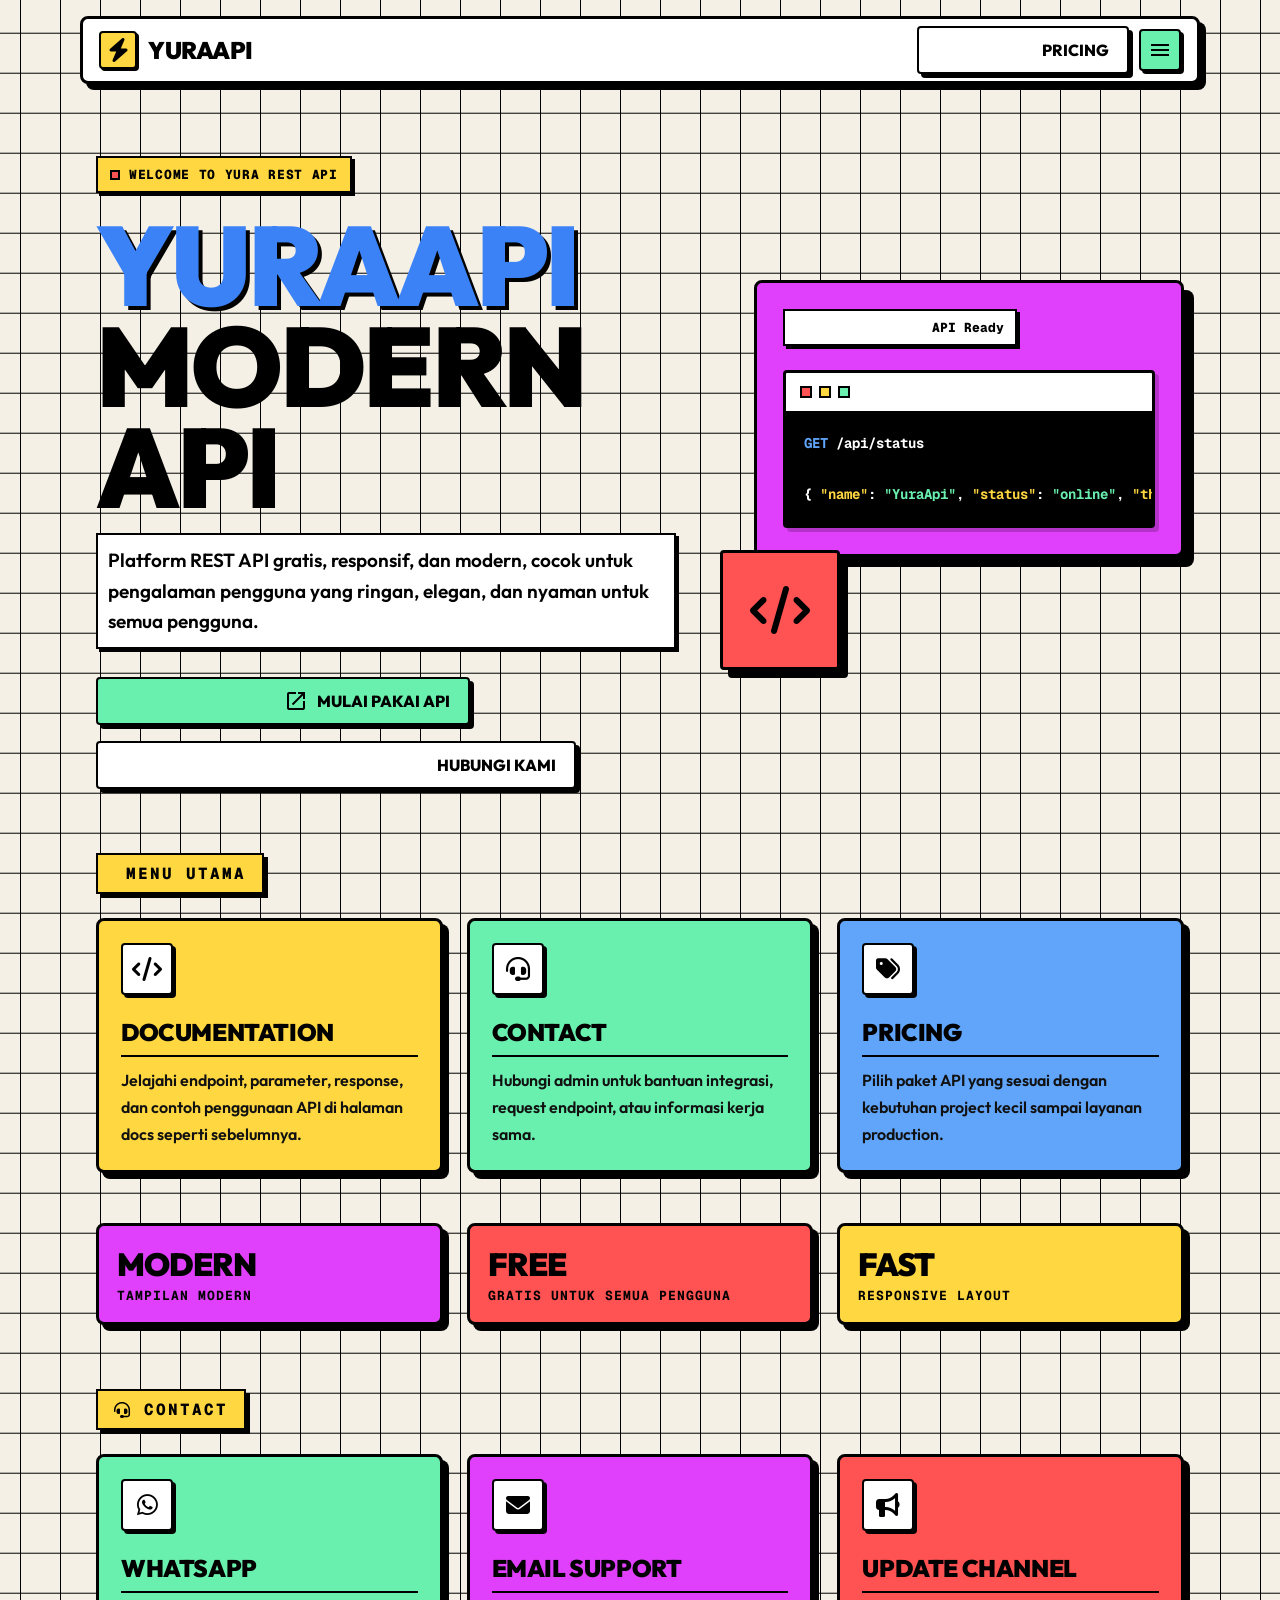
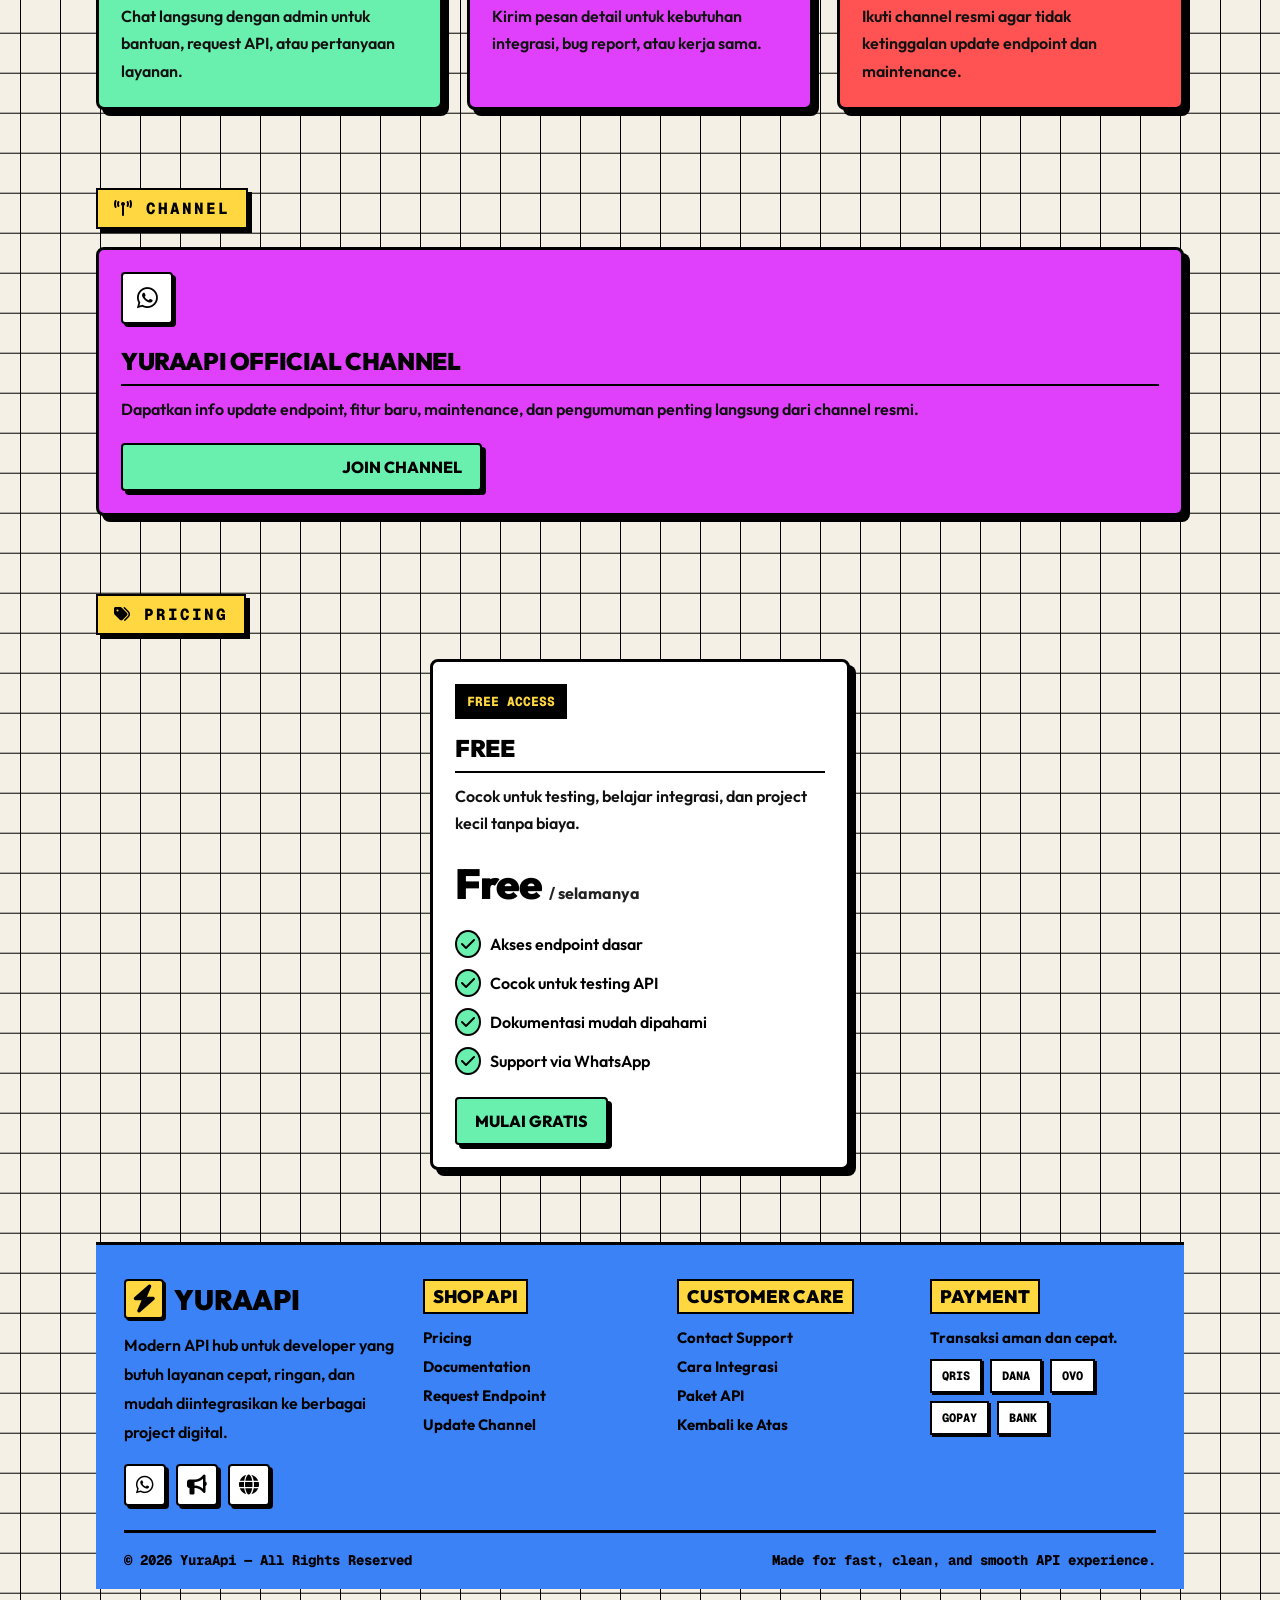
==== commit 8c944482: "Create index.html" ====
--- a/public/index.html
+++ b/public/index.html
@@ -1,27 +1,40 @@
-<!DOCTYPE html><html lang="id"><head>
+<!DOCTYPE html>
+<html lang="id">
+<head>
   <meta charset="UTF-8" />
   <meta name="viewport" content="width=device-width, initial-scale=1.0" />
-  <title>YuraApi</title>  <link rel="preconnect" href="https://fonts.googleapis.com">
+  <title>YuraApi</title>
+  <link rel="preconnect" href="https://fonts.googleapis.com">
   <link rel="preconnect" href="https://fonts.gstatic.com" crossorigin>
-  <link href="https://fonts.googleapis.com/css2?family=Geist+Mono:wght@300;400;500;600&family=Outfit:wght@300;400;500;600;700;800&display=swap" rel="stylesheet">
+  <link href="https://fonts.googleapis.com/css2?family=Geist+Mono:wght@300;400;500;600;700;800&family=Outfit:wght@300;400;500;600;700;800;900&display=swap" rel="stylesheet">
   <link rel="stylesheet" href="https://fonts.googleapis.com/icon?family=Material+Icons">
   <link rel="stylesheet" href="https://cdnjs.cloudflare.com/ajax/libs/font-awesome/6.4.0/css/all.min.css">
-  <link rel="icon" href="https://raw.githubusercontent.com/kayzzaoshi-code/Uploader/main/file_1772878043301.jpeg" type="image/jpeg">  <style>
+  <link rel="icon" href="https://raw.githubusercontent.com/kayzzaoshi-code/Uploader/main/file_1772878043301.jpeg" type="image/jpeg">
+  <style>
     :root {
-      --bg: #f7fbff;
-      --bg-soft: #eef7ff;
+      /* Neubrutalism Color Palette */
+      --bg: #f4f0e6;
       --white: #ffffff;
-      --blue: #2563eb;
-      --blue-2: #38bdf8;
-      --blue-dark: #0f3f9f;
-      --ink: #102033;
-      --ink-2: #42566d;
-      --ink-3: #7890aa;
-      --line: rgba(37, 99, 235, .16);
-      --shadow: 0 24px 70px rgba(37, 99, 235, .14);
-      --shadow-soft: 0 14px 35px rgba(15, 63, 159, .10);
-      --radius: 28px;
-      --radius-sm: 18px;
+      --black: #000000;
+      --blue: #3b82f6;
+      --blue-2: #60a5fa;
+      --blue-dark: #1e3a8a;
+      --ink: #000000;
+      --ink-2: #111111;
+      --ink-3: #222222;
+      
+      --accent-1: #ff5252; /* Red */
+      --accent-2: #ffd740; /* Yellow */
+      --accent-3: #69f0ae; /* Green */
+      --accent-4: #e040fb; /* Purple */
+
+      /* Hard borders and shadows */
+      --border: 3px solid var(--black);
+      --border-thin: 2px solid var(--black);
+      --shadow: 6px 6px 0px var(--black);
+      --shadow-hover: 2px 2px 0px var(--black);
+      --radius: 8px; /* Slightly rounded, brutalist standard */
+      --radius-sm: 4px;
       --ease: cubic-bezier(.22, 1, .36, 1);
     }
 
@@ -37,56 +50,28 @@
       min-height: 100vh;
       font-family: 'Outfit', sans-serif;
       color: var(--ink);
-      background:
-        radial-gradient(circle at top left, rgba(56, 189, 248, .28), transparent 34%),
-        radial-gradient(circle at top right, rgba(37, 99, 235, .22), transparent 28%),
-        linear-gradient(180deg, #ffffff 0%, var(--bg) 48%, #ffffff 100%);
+      /* Grid background typical of brutalism */
+      background-color: var(--bg);
+      background-image: 
+        linear-gradient(var(--black) 1px, transparent 1px),
+        linear-gradient(90deg, var(--black) 1px, transparent 1px);
+      background-size: 40px 40px;
+      background-position: center center;
       overflow-x: hidden;
     }
 
-    body::before,
-    body::after {
-      content: "";
-      position: fixed;
-      width: 420px;
-      height: 420px;
-      border-radius: 50%;
-      pointer-events: none;
-      filter: blur(10px);
-      opacity: .45;
-      z-index: -1;
-      animation: floatGlow 10s var(--ease) infinite alternate;
-    }
-
-    body::before {
-      top: -140px;
-      left: -120px;
-      background: radial-gradient(circle, rgba(56, 189, 248, .35), transparent 68%);
-    }
-
-    body::after {
-      right: -150px;
-      bottom: 5%;
-      background: radial-gradient(circle, rgba(37, 99, 235, .25), transparent 70%);
-      animation-delay: -3s;
-    }
-
-    @keyframes floatGlow {
-      from { transform: translate3d(0, 0, 0) scale(1); }
-      to { transform: translate3d(28px, 36px, 0) scale(1.08); }
-    }
-
-    a { color: inherit; }
+    /* Removed soft glowing backgrounds */
+
+    a { color: inherit; font-weight: 600; }
 
     #overlay {
       position: fixed;
       inset: 0;
-      background: rgba(15, 32, 51, .28);
-      backdrop-filter: blur(8px);
+      background: rgba(0, 0, 0, 0.6);
       z-index: 80;
       opacity: 0;
       pointer-events: none;
-      transition: opacity .35s var(--ease);
+      transition: opacity .2s ease;
     }
 
     #overlay.show {
@@ -109,12 +94,11 @@
       display: flex;
       align-items: center;
       justify-content: space-between;
-      background: rgba(255, 255, 255, .72);
-      border: 1px solid rgba(37, 99, 235, .14);
-      border-radius: 24px;
-      box-shadow: var(--shadow-soft);
-      backdrop-filter: blur(18px);
-      animation: dropIn .8s var(--ease) both;
+      background: var(--white);
+      border: var(--border);
+      border-radius: var(--radius);
+      box-shadow: var(--shadow);
+      animation: dropIn .5s var(--ease) both;
     }
 
     @keyframes dropIn {
@@ -127,24 +111,26 @@
       align-items: center;
       gap: 11px;
       text-decoration: none;
-      font-weight: 800;
+      font-weight: 900;
       letter-spacing: -.5px;
-      font-size: 20px;
+      font-size: 24px;
+      text-transform: uppercase;
     }
 
     .brand-mark {
       width: 38px;
       height: 38px;
-      border-radius: 14px;
+      border-radius: var(--radius-sm);
       display: grid;
       place-items: center;
-      color: white;
-      background: linear-gradient(135deg, var(--blue), var(--blue-2));
-      box-shadow: 0 14px 28px rgba(37, 99, 235, .25);
-      transition: transform .35s var(--ease), box-shadow .35s var(--ease);
-    }
-
-    .brand:hover .brand-mark { transform: rotate(-8deg) scale(1.06); }
+      color: var(--black);
+      background: var(--accent-2);
+      border: var(--border-thin);
+      box-shadow: 2px 2px 0 var(--black);
+      transition: transform .2s var(--ease);
+    }
+
+    .brand:hover .brand-mark { transform: translate(-2px, -2px); box-shadow: 4px 4px 0 var(--black); }
 
     .hdr-actions {
       display: flex;
@@ -155,27 +141,28 @@
     .icon-btn,
     .primary-btn,
     .ghost-btn {
-      border: none;
+      border: var(--border-thin);
       cursor: pointer;
       font-family: inherit;
-      transition: transform .25s var(--ease), box-shadow .25s var(--ease), background .25s var(--ease), color .25s var(--ease), border-color .25s var(--ease);
+      border-radius: var(--radius-sm);
+      transition: all .15s ease;
+      font-weight: 700;
     }
 
     .icon-btn {
       width: 42px;
       height: 42px;
-      border-radius: 15px;
       display: grid;
       place-items: center;
-      background: var(--bg-soft);
-      color: var(--blue);
-      border: 1px solid rgba(37, 99, 235, .13);
+      background: var(--accent-3);
+      color: var(--black);
+      box-shadow: 3px 3px 0 var(--black);
     }
 
     .icon-btn:hover,
     .icon-btn:focus-visible {
-      transform: translateY(-3px);
-      box-shadow: 0 12px 25px rgba(37, 99, 235, .16);
+      transform: translate(3px, 3px);
+      box-shadow: 0px 0px 0 var(--black);
       outline: none;
     }
 
@@ -186,20 +173,17 @@
       width: min(340px, calc(100vw - 32px));
       height: calc(100vh - 32px);
       z-index: 100;
-      border: 1px solid rgba(37, 99, 235, .16);
-      border-radius: 28px;
-      background: rgba(255, 255, 255, .86);
-      backdrop-filter: blur(22px);
-      box-shadow: var(--shadow);
+      border: var(--border);
+      border-radius: var(--radius);
+      background: var(--white);
+      box-shadow: -8px 8px 0px var(--black);
       padding: 18px;
-      transform: translateX(calc(100% + 36px)) scale(.96);
-      opacity: 0;
-      transition: transform .45s var(--ease), opacity .45s var(--ease);
+      transform: translateX(calc(100% + 36px));
+      transition: transform .3s var(--ease);
     }
 
     #sidebar.open {
-      transform: translateX(0) scale(1);
-      opacity: 1;
+      transform: translateX(0);
     }
 
     .sb-head {
@@ -207,14 +191,17 @@
       align-items: center;
       justify-content: space-between;
       margin-bottom: 20px;
+      border-bottom: var(--border-thin);
+      padding-bottom: 10px;
     }
 
     .sb-brand {
       font-family: 'Geist Mono', monospace;
-      font-size: 12px;
+      font-size: 16px;
+      font-weight: 800;
       text-transform: uppercase;
       letter-spacing: 2px;
-      color: var(--ink-3);
+      color: var(--black);
     }
 
     .sb-nav {
@@ -229,18 +216,19 @@
       gap: 12px;
       padding: 13px 14px;
       text-decoration: none;
-      border-radius: 16px;
-      color: var(--ink-2);
-      border: 1px solid transparent;
-      background: transparent;
-      transition: all .3s var(--ease);
+      border-radius: var(--radius-sm);
+      color: var(--black);
+      border: var(--border-thin);
+      background: var(--white);
+      box-shadow: 3px 3px 0 var(--black);
+      transition: all .15s ease;
+      font-weight: 700;
     }
 
     .sb-link:hover {
-      color: var(--blue);
-      background: var(--bg-soft);
-      border-color: rgba(37, 99, 235, .14);
-      transform: translateX(-4px);
+      background: var(--accent-2);
+      transform: translate(3px, 3px);
+      box-shadow: 0px 0px 0 var(--black);
     }
 
     main {
@@ -257,73 +245,73 @@
       gap: 34px;
     }
 
-    .hero-copy { animation: fadeUp .75s var(--ease) both; }
-
     .eyebrow {
       display: inline-flex;
       align-items: center;
       gap: 9px;
       padding: 8px 12px;
-      border: 1px solid rgba(37, 99, 235, .15);
-      border-radius: 999px;
-      background: rgba(255, 255, 255, .7);
-      color: var(--blue-dark);
+      border: var(--border-thin);
+      border-radius: 0;
+      background: var(--accent-2);
+      color: var(--black);
       font-family: 'Geist Mono', monospace;
-      font-size: 11px;
+      font-size: 13px;
+      font-weight: 800;
       letter-spacing: .7px;
       text-transform: uppercase;
-      box-shadow: 0 12px 30px rgba(37, 99, 235, .08);
+      box-shadow: 3px 3px 0 var(--black);
     }
 
     .pulse {
-      width: 8px;
-      height: 8px;
-      border-radius: 50%;
-      background: var(--blue-2);
-      box-shadow: 0 0 0 rgba(56, 189, 248, .55);
-      animation: pulse 1.8s infinite;
-    }
-
-    @keyframes pulse {
-      0% { box-shadow: 0 0 0 0 rgba(56, 189, 248, .55); }
-      70% { box-shadow: 0 0 0 13px rgba(56, 189, 248, 0); }
-      100% { box-shadow: 0 0 0 0 rgba(56, 189, 248, 0); }
+      width: 10px;
+      height: 10px;
+      background: var(--accent-1);
+      border: 2px solid var(--black);
+      animation: brutalistBlink 1s infinite steps(2);
+    }
+
+    @keyframes brutalistBlink {
+      0% { opacity: 1; }
+      50% { opacity: 0; }
     }
 
     h1 {
       margin: 22px 0 16px;
       font-size: clamp(52px, 10vw, 112px);
       line-height: .9;
-      letter-spacing: -5px;
-      color: var(--ink);
+      letter-spacing: -3px;
+      color: var(--black);
+      text-transform: uppercase;
+      font-weight: 900;
     }
 
     .gradient-text {
       display: inline-block;
-      color: transparent;
-      background: linear-gradient(120deg, var(--blue-dark), var(--blue), var(--blue-2));
-      -webkit-background-clip: text;
-      background-clip: text;
-      background-size: 180% 180%;
-      animation: gradientMove 5s var(--ease) infinite alternate;
-    }
-
-    @keyframes gradientMove {
-      from { background-position: 0% 50%; }
-      to { background-position: 100% 50%; }
+      color: var(--blue);
+      text-shadow: 4px 4px 0px var(--black);
+      /* Removing gradient to fit brutalism, maintaining class for HTML integrity */
+      background: none;
+      -webkit-background-clip: unset;
+      background-clip: unset;
+      animation: none;
     }
 
     .hero-text {
       max-width: 590px;
       margin: 0 0 28px;
-      color: var(--ink-2);
+      color: var(--black);
       font-size: clamp(16px, 2vw, 19px);
-      line-height: 1.8;
+      line-height: 1.6;
+      font-weight: 600;
+      background: var(--white);
+      padding: 10px;
+      border: var(--border-thin);
+      box-shadow: 3px 3px 0 var(--black);
     }
 
     .hero-actions {
       display: flex;
-      gap: 12px;
+      gap: 16px;
       flex-wrap: wrap;
     }
 
@@ -335,33 +323,32 @@
       gap: 9px;
       min-height: 48px;
       padding: 0 18px;
-      border-radius: 16px;
+      border-radius: var(--radius-sm);
       text-decoration: none;
-      font-weight: 700;
+      font-weight: 800;
+      text-transform: uppercase;
+      box-shadow: 4px 4px 0 var(--black);
     }
 
     .primary-btn {
-      color: white;
-      background: linear-gradient(135deg, var(--blue), var(--blue-2));
-      box-shadow: 0 18px 35px rgba(37, 99, 235, .24);
+      color: var(--black);
+      background: var(--accent-3);
     }
 
     .ghost-btn {
-      color: var(--blue);
-      background: rgba(255, 255, 255, .72);
-      border: 1px solid rgba(37, 99, 235, .15);
+      color: var(--black);
+      background: var(--white);
     }
 
     .primary-btn:hover,
     .ghost-btn:hover {
-      transform: translateY(-4px) scale(1.01);
-      box-shadow: 0 24px 42px rgba(37, 99, 235, .20);
+      transform: translate(4px, 4px);
+      box-shadow: 0 0 0 var(--black);
     }
 
     .hero-panel {
       position: relative;
       min-height: 440px;
-      animation: fadeScale .9s var(--ease) .12s both;
     }
 
     .glass-card {
@@ -370,32 +357,20 @@
       width: min(100%, 430px);
       padding: 26px;
       border-radius: var(--radius);
-      background: rgba(255, 255, 255, .78);
-      border: 1px solid rgba(37, 99, 235, .16);
-      box-shadow: var(--shadow);
-      backdrop-filter: blur(20px);
+      background: var(--accent-4);
+      border: var(--border);
+      box-shadow: 10px 10px 0 var(--black);
       overflow: hidden;
-      transition: transform .45s var(--ease), box-shadow .45s var(--ease);
+      transition: all .2s ease;
     }
 
     .glass-card:hover {
-      transform: translateY(-8px) rotate(.35deg);
-      box-shadow: 0 30px 80px rgba(37, 99, 235, .18);
-    }
-
-    .glass-card::before {
-      content: "";
-      position: absolute;
-      inset: -2px;
-      background: linear-gradient(120deg, transparent, rgba(56, 189, 248, .24), transparent);
-      transform: translateX(-100%);
-      animation: shine 5s var(--ease) infinite;
-    }
-
-    @keyframes shine {
-      0%, 45% { transform: translateX(-100%); }
-      75%, 100% { transform: translateX(100%); }
-    }
+      transform: translate(-4px, -4px);
+      box-shadow: 14px 14px 0 var(--black);
+    }
+
+    /* Remove shine effect */
+    .glass-card::before { display: none; }
 
     .panel-inner { position: relative; z-index: 1; }
 
@@ -404,20 +379,24 @@
       align-items: center;
       gap: 8px;
       padding: 8px 11px;
-      border-radius: 999px;
-      background: var(--bg-soft);
-      color: var(--blue-dark);
+      border-radius: 0;
+      background: var(--white);
+      color: var(--black);
+      border: var(--border-thin);
       font-family: 'Geist Mono', monospace;
-      font-size: 11px;
+      font-size: 13px;
+      font-weight: 800;
       margin-bottom: 24px;
+      box-shadow: 3px 3px 0 var(--black);
     }
 
     .terminal {
-      border-radius: 20px;
-      background: #07162f;
-      color: #dbeafe;
+      border-radius: var(--radius-sm);
+      background: var(--black);
+      color: var(--white);
+      border: var(--border);
       overflow: hidden;
-      box-shadow: inset 0 1px 0 rgba(255,255,255,.08);
+      box-shadow: 4px 4px 0 rgba(0,0,0,0.2);
     }
 
     .terminal-top {
@@ -426,43 +405,48 @@
       align-items: center;
       gap: 7px;
       padding: 0 14px;
-      background: rgba(255,255,255,.06);
-    }
-
-    .dot { width: 9px; height: 9px; border-radius: 50%; background: rgba(255,255,255,.35); }
+      background: var(--white);
+      border-bottom: var(--border-thin);
+    }
+
+    .dot { width: 12px; height: 12px; border-radius: 0; border: 2px solid var(--black); }
+    .dot:nth-child(1) { background: var(--accent-1); }
+    .dot:nth-child(2) { background: var(--accent-2); }
+    .dot:nth-child(3) { background: var(--accent-3); }
 
     .terminal pre {
       margin: 0;
       padding: 18px;
       font-family: 'Geist Mono', monospace;
-      font-size: 12px;
+      font-size: 14px;
+      font-weight: 700;
       line-height: 1.8;
       overflow-x: auto;
     }
 
-    .code-blue { color: #7dd3fc; }
-    .code-green { color: #bbf7d0; }
-    .code-yellow { color: #fde68a; }
+    .code-blue { color: var(--blue-2); }
+    .code-green { color: var(--accent-3); }
+    .code-yellow { color: var(--accent-2); }
 
     .mini-orb {
       position: absolute;
       width: 120px;
       height: 120px;
-      border-radius: 36px;
-      background: linear-gradient(135deg, rgba(37, 99, 235, .95), rgba(56, 189, 248, .95));
+      border-radius: var(--radius-sm);
+      background: var(--accent-1);
+      border: var(--border);
       bottom: 22px;
       left: 10px;
-      box-shadow: 0 25px 55px rgba(37, 99, 235, .28);
+      box-shadow: 8px 8px 0 var(--black);
       display: grid;
       place-items: center;
-      color: white;
-      font-size: 38px;
-      animation: floatCard 4s var(--ease) infinite alternate;
-    }
-
-    @keyframes floatCard {
-      from { transform: translate3d(0, 0, 0) rotate(-7deg); }
-      to { transform: translate3d(18px, -18px, 0) rotate(4deg); }
+      color: var(--black);
+      font-size: 48px;
+      transition: transform .2s ease;
+    }
+    
+    .mini-orb:hover {
+      transform: translate(-5px, -5px) rotate(-5deg);
     }
 
     .section-block {
@@ -475,23 +459,27 @@
       gap: 12px;
       margin: 20px 0 18px;
       font-family: 'Geist Mono', monospace;
-      font-size: 11px;
+      font-size: 16px;
+      font-weight: 800;
       letter-spacing: 2px;
       text-transform: uppercase;
-      color: var(--ink-3);
+      color: var(--black);
+      background: var(--accent-2);
+      padding: 8px 16px;
+      border: var(--border-thin);
+      box-shadow: 4px 4px 0 var(--black);
+      width: max-content;
     }
 
     .section-heading::after {
-      content: "";
-      height: 1px;
-      flex: 1;
-      background: var(--line);
+      display: none; /* Removed the soft line */
     }
 
     .card-grid {
       display: grid;
       grid-template-columns: repeat(3, minmax(0, 1fr));
-      gap: 16px;
+      gap: 24px;
+      margin-top: 24px;
     }
 
     .nav-card,
@@ -500,74 +488,58 @@
       position: relative;
       padding: 22px;
       border-radius: var(--radius);
-      background: rgba(255, 255, 255, .78);
-      border: 1px solid rgba(37, 99, 235, .14);
+      background: var(--white);
+      border: var(--border);
       text-decoration: none;
-      box-shadow: 0 15px 35px rgba(37, 99, 235, .08);
-      overflow: hidden;
-      transition: transform .38s var(--ease), box-shadow .38s var(--ease), border-color .38s var(--ease), background .38s var(--ease);
+      box-shadow: var(--shadow);
+      transition: all .2s ease;
     }
 
     .nav-card {
       min-height: 210px;
-      transform: translateY(18px);
-      opacity: 0;
-      animation: fadeUp .75s var(--ease) forwards;
-    }
-
-    .nav-card:nth-child(2) { animation-delay: .08s; }
-    .nav-card:nth-child(3) { animation-delay: .16s; }
+    }
+    
+    .nav-card:nth-child(1) { background: var(--accent-2); }
+    .nav-card:nth-child(2) { background: var(--accent-3); }
+    .nav-card:nth-child(3) { background: var(--blue-2); }
 
     .nav-card::after,
     .price-card::after,
     .contact-card::after {
-      content: "";
-      position: absolute;
-      width: 160px;
-      height: 160px;
-      border-radius: 50%;
-      right: -70px;
-      bottom: -70px;
-      background: radial-gradient(circle, rgba(56, 189, 248, .28), transparent 70%);
-      transition: transform .45s var(--ease), opacity .45s var(--ease);
+      display: none; /* Remove radial blur decorations */
     }
 
     .nav-card:hover,
     .price-card:hover,
     .contact-card:hover {
-      transform: translateY(-8px);
-      border-color: rgba(37, 99, 235, .35);
-      box-shadow: 0 28px 65px rgba(37, 99, 235, .16);
-      background: white;
-    }
-
-    .nav-card:hover::after,
-    .price-card:hover::after,
-    .contact-card:hover::after { transform: scale(1.5); opacity: .9; }
+      transform: translate(4px, 4px);
+      box-shadow: 0px 0px 0px var(--black);
+    }
 
     .nav-card-icon,
     .contact-icon {
       width: 52px;
       height: 52px;
-      border-radius: 18px;
+      border-radius: var(--radius-sm);
       display: grid;
       place-items: center;
-      color: white;
-      background: linear-gradient(135deg, var(--blue), var(--blue-2));
-      box-shadow: 0 14px 32px rgba(37, 99, 235, .22);
+      color: var(--black);
+      background: var(--white);
+      border: var(--border-thin);
+      box-shadow: 3px 3px 0 var(--black);
       margin-bottom: 22px;
-      transition: transform .35s var(--ease);
-    }
-
-    .nav-card:hover .nav-card-icon,
-    .contact-card:hover .contact-icon { transform: rotate(-8deg) scale(1.08); }
+      font-size: 24px;
+    }
 
     .nav-card h3,
     .price-card h3,
     .contact-card h3 {
       margin: 0 0 8px;
-      font-size: 22px;
+      font-size: 24px;
+      font-weight: 900;
       letter-spacing: -.4px;
+      color: var(--black);
+      text-transform: uppercase;
     }
 
     .nav-card p,
@@ -576,41 +548,51 @@
       margin: 0;
       color: var(--ink-2);
       line-height: 1.7;
-      font-size: 14px;
+      font-size: 16px;
+      font-weight: 600;
+      border-top: var(--border-thin);
+      padding-top: 10px;
     }
 
     .stats {
       display: grid;
       grid-template-columns: repeat(3, minmax(0, 1fr));
-      gap: 14px;
-      margin: 18px 0 0;
+      gap: 24px;
+      margin: 36px 0 0;
     }
 
     .stat {
       padding: 18px;
-      border-radius: 22px;
-      background: rgba(255,255,255,.72);
-      border: 1px solid rgba(37, 99, 235, .13);
-      box-shadow: 0 14px 34px rgba(37, 99, 235, .08);
-      transition: transform .35s var(--ease), box-shadow .35s var(--ease);
-    }
+      border-radius: var(--radius);
+      background: var(--white);
+      border: var(--border);
+      box-shadow: var(--shadow);
+      transition: all .2s ease;
+    }
+    
+    .stat:nth-child(1) { background: var(--accent-4); }
+    .stat:nth-child(2) { background: var(--accent-1); }
+    .stat:nth-child(3) { background: var(--accent-2); }
 
     .stat:hover {
-      transform: translateY(-5px);
-      box-shadow: 0 20px 46px rgba(37, 99, 235, .13);
+      transform: translate(-4px, -4px);
+      box-shadow: 10px 10px 0 var(--black);
     }
 
     .stat strong {
       display: block;
-      color: var(--blue);
-      font-size: 28px;
+      color: var(--black);
+      font-size: 32px;
+      font-weight: 900;
       letter-spacing: -1px;
+      text-transform: uppercase;
     }
 
     .stat span {
-      color: var(--ink-3);
+      color: var(--black);
       font-family: 'Geist Mono', monospace;
-      font-size: 11px;
+      font-size: 13px;
+      font-weight: 700;
       text-transform: uppercase;
       letter-spacing: 1px;
     }
@@ -628,50 +610,59 @@
 
     .doc-item {
       padding: 18px;
-      border-radius: 20px;
-      background: rgba(255,255,255,.76);
-      border: 1px solid rgba(37, 99, 235, .13);
-      box-shadow: 0 14px 34px rgba(37, 99, 235, .08);
+      border-radius: var(--radius);
+      background: var(--white);
+      border: var(--border);
+      box-shadow: var(--shadow);
     }
 
     .doc-item strong {
       display: block;
       margin-bottom: 6px;
-      color: var(--blue-dark);
+      color: var(--black);
+      font-weight: 800;
     }
 
     .doc-item code {
       display: inline-block;
       margin-top: 8px;
       padding: 7px 10px;
-      border-radius: 999px;
-      background: #07162f;
-      color: #dbeafe;
+      border-radius: 0;
+      background: var(--black);
+      color: var(--accent-3);
+      border: 2px solid var(--black);
       font-family: 'Geist Mono', monospace;
-      font-size: 12px;
+      font-size: 14px;
+      font-weight: 700;
     }
 
     .pricing-grid,
     .contact-grid {
       display: grid;
       grid-template-columns: repeat(3, minmax(0, 1fr));
-      gap: 16px;
-    }
+      gap: 24px;
+      margin-top: 24px;
+    }
+
+    .contact-card:nth-child(1) { background: var(--accent-3); }
+    .contact-card:nth-child(2) { background: var(--accent-4); }
+    .contact-card:nth-child(3) { background: var(--accent-1); }
 
     .price {
       display: flex;
       align-items: baseline;
-      gap: 4px;
+      gap: 8px;
       margin: 20px 0;
-      color: var(--blue);
+      color: var(--black);
     }
 
     .price strong {
-      font-size: 38px;
+      font-size: 42px;
+      font-weight: 900;
       letter-spacing: -1.5px;
     }
 
-    .price span { color: var(--ink-3); }
+    .price span { color: var(--ink-3); font-weight: 700; }
 
     .feature-list {
       list-style: none;
@@ -679,7 +670,8 @@
       margin: 0 0 22px;
       display: grid;
       gap: 11px;
-      color: var(--ink-2);
+      color: var(--black);
+      font-weight: 600;
     }
 
     .feature-list li {
@@ -688,44 +680,43 @@
       align-items: center;
     }
 
-    .feature-list i { color: var(--blue); }
+    .feature-list i { 
+      color: var(--black); 
+      background: var(--accent-3);
+      border: var(--border-thin);
+      padding: 4px;
+      border-radius: 50%;
+    }
 
     .popular {
-      border-color: rgba(37, 99, 235, .38);
-      transform: translateY(-8px);
+      background: var(--white);
     }
 
     .tag {
       display: inline-flex;
       padding: 7px 10px;
-      border-radius: 999px;
-      background: var(--bg-soft);
-      color: var(--blue-dark);
+      border-radius: 0;
+      background: var(--black);
+      color: var(--accent-2);
       font-family: 'Geist Mono', monospace;
-      font-size: 11px;
+      font-size: 13px;
+      font-weight: 800;
       margin-bottom: 14px;
+      text-transform: uppercase;
+      border: var(--border-thin);
     }
 
     .footer-commerce {
       margin-top: 58px;
       padding: 34px 28px 20px;
-      border-radius: 34px 34px 0 0;
-      background: #07162f;
-      color: #dbeafe;
-      box-shadow: 0 -18px 60px rgba(37, 99, 235, .16);
-      overflow: hidden;
+      background: var(--blue);
+      border-top: var(--border);
+      color: var(--black);
       position: relative;
     }
 
     .footer-commerce::before {
-      content: "";
-      position: absolute;
-      width: 260px;
-      height: 260px;
-      border-radius: 50%;
-      right: -80px;
-      top: -90px;
-      background: radial-gradient(circle, rgba(56, 189, 248, .24), transparent 68%);
+      display: none; /* Remove glow in footer */
     }
 
     .footer-top {
@@ -735,30 +726,32 @@
       grid-template-columns: 1.2fr repeat(3, 1fr);
       gap: 28px;
       padding-bottom: 24px;
-      border-bottom: 1px solid rgba(255,255,255,.12);
+      border-bottom: var(--border);
     }
 
     .footer-brand {
       display: inline-flex;
       align-items: center;
       gap: 10px;
-      font-size: 22px;
-      font-weight: 800;
+      font-size: 28px;
+      font-weight: 900;
       margin-bottom: 12px;
+      text-transform: uppercase;
     }
 
     .footer-brand .brand-mark {
       width: 40px;
       height: 40px;
-      box-shadow: none;
+      box-shadow: 2px 2px 0 var(--black);
     }
 
     .footer-desc {
       max-width: 330px;
       margin: 0 0 18px;
-      color: rgba(219, 234, 254, .72);
+      color: var(--black);
       line-height: 1.8;
-      font-size: 14px;
+      font-size: 16px;
+      font-weight: 600;
     }
 
     .socials {
@@ -768,42 +761,52 @@
     }
 
     .socials a {
-      width: 38px;
-      height: 38px;
+      width: 42px;
+      height: 42px;
       display: grid;
       place-items: center;
-      border-radius: 14px;
+      border-radius: var(--radius-sm);
       text-decoration: none;
-      color: #dbeafe;
-      background: rgba(255,255,255,.08);
-      border: 1px solid rgba(255,255,255,.12);
-      transition: transform .25s var(--ease), background .25s var(--ease);
+      color: var(--black);
+      background: var(--white);
+      border: var(--border-thin);
+      box-shadow: 3px 3px 0 var(--black);
+      transition: all .2s ease;
+      font-size: 20px;
     }
 
     .socials a:hover {
-      transform: translateY(-4px);
-      background: rgba(56, 189, 248, .22);
+      transform: translate(3px, 3px);
+      box-shadow: 0 0 0 var(--black);
+      background: var(--accent-2);
     }
 
     .footer-col h4 {
       margin: 0 0 14px;
-      color: white;
-      font-size: 15px;
+      color: var(--black);
+      font-size: 18px;
+      font-weight: 900;
+      text-transform: uppercase;
+      background: var(--accent-2);
+      display: inline-block;
+      padding: 4px 8px;
+      border: var(--border-thin);
     }
 
     .footer-col a,
     .footer-col span {
       display: block;
       text-decoration: none;
-      color: rgba(219, 234, 254, .70);
+      color: var(--black);
       margin-bottom: 10px;
-      font-size: 14px;
-      transition: color .25s var(--ease), transform .25s var(--ease);
+      font-size: 15px;
+      font-weight: 700;
+      transition: transform .2s ease;
     }
 
     .footer-col a:hover {
-      color: white;
-      transform: translateX(4px);
+      transform: translateX(6px);
+      text-decoration: underline;
     }
 
     .payment-icons {
@@ -816,13 +819,15 @@
     .payment-icons span {
       display: inline-flex;
       padding: 7px 10px;
-      border-radius: 10px;
-      background: rgba(255,255,255,.08);
-      border: 1px solid rgba(255,255,255,.11);
-      color: rgba(219, 234, 254, .86);
+      border-radius: 0;
+      background: var(--white);
+      border: var(--border-thin);
+      color: var(--black);
       font-family: 'Geist Mono', monospace;
-      font-size: 11px;
+      font-weight: 800;
+      font-size: 12px;
       margin: 0;
+      box-shadow: 2px 2px 0 var(--black);
     }
 
     .footer-bottom {
@@ -833,26 +838,16 @@
       gap: 16px;
       flex-wrap: wrap;
       padding-top: 18px;
-      color: rgba(219, 234, 254, .62);
+      color: var(--black);
       font-family: 'Geist Mono', monospace;
-      font-size: 12px;
-    }
-
-    @keyframes fadeUp {
-      from { transform: translateY(24px); opacity: 0; }
-      to { transform: translateY(0); opacity: 1; }
-    }
-
-    @keyframes fadeScale {
-      from { transform: scale(.94); opacity: 0; }
-      to { transform: scale(1); opacity: 1; }
+      font-size: 14px;
+      font-weight: 800;
     }
 
     @media (max-width: 900px) {
       .footer-top { grid-template-columns: 1fr 1fr; }
       .docs-box { grid-template-columns: 1fr; }
       .pricing-grid, .contact-grid { grid-template-columns: 1fr; }
-      .popular { transform: none; }
     }
 
     @media (max-width: 840px) {
@@ -860,56 +855,53 @@
       .hero { grid-template-columns: 1fr; min-height: auto; }
       .hero-panel { min-height: 390px; }
       .glass-card { inset: 0 0 auto 0; width: 100%; }
-      .mini-orb { bottom: 0; left: 18px; width: 94px; height: 94px; border-radius: 28px; font-size: 30px; }
+      .mini-orb { bottom: 0; left: 18px; width: 94px; height: 94px; font-size: 38px; }
       .card-grid, .stats { grid-template-columns: 1fr; }
-      h1 { letter-spacing: -3px; }
     }
 
     @media (max-width: 560px) {
       .ghost-btn.header-cta { display: none; }
       .footer-top { grid-template-columns: 1fr; }
       .footer-commerce { padding-inline: 20px; }
-      h1 { font-size: clamp(48px, 15vw, 76px); }
-    }
-
-    @media (prefers-reduced-motion: reduce) {
-      *, *::before, *::after {
-        animation-duration: .01ms !important;
-        animation-iteration-count: 1 !important;
-        scroll-behavior: auto !important;
-        transition-duration: .01ms !important;
-      }
-    }
-  </style></head>
+      h1 { font-size: clamp(48px, 15vw, 76px); letter-spacing: -2px; }
+    }
+  </style>
+</head>
 <body>
-  <div id="overlay"></div>  <aside id="sidebar" aria-label="Navigation Sidebar">
+  <div id="overlay"></div>
+  
+  <aside id="sidebar" aria-label="Navigation Sidebar">
     <div class="sb-head">
       <span class="sb-brand">Navigation</span>
       <button class="icon-btn" id="sidebarClose" aria-label="Tutup menu">
         <span class="material-icons">close</span>
       </button>
-    </div><nav class="sb-nav">
-  <a href="#home" class="sb-link"><span class="material-icons">home</span>Home</a>
-  <a href="/docs" class="sb-link"><span class="material-icons">api</span>Documentation</a>
-  <a href="#contact" class="sb-link"><span class="material-icons">support_agent</span>Contact</a>
-  <a href="#channel" class="sb-link"><span class="material-icons">campaign</span>Channel</a>
-  <a href="#pricing" class="sb-link"><span class="material-icons">sell</span>Pricing</a>
-</nav>
-
-  </aside>  <header>
+    </div>
+    <nav class="sb-nav">
+      <a href="#home" class="sb-link"><span class="material-icons">home</span>Home</a>
+      <a href="/docs" class="sb-link"><span class="material-icons">api</span>Documentation</a>
+      <a href="#contact" class="sb-link"><span class="material-icons">support_agent</span>Contact</a>
+      <a href="#channel" class="sb-link"><span class="material-icons">campaign</span>Channel</a>
+      <a href="#pricing" class="sb-link"><span class="material-icons">sell</span>Pricing</a>
+    </nav>
+  </aside>  
+
+  <header>
     <div class="hdr">
       <a href="#home" class="brand" aria-label="YuraApi Home">
         <span class="brand-mark"><i class="fa-solid fa-bolt"></i></span>
         <span>YuraApi</span>
-      </a><div class="hdr-actions">
-    <a class="ghost-btn header-cta" href="#pricing"><span class="material-icons">sell</span>Pricing</a>
-    <button class="icon-btn" id="sidebarToggle" aria-label="Buka menu">
-      <span class="material-icons">menu</span>
-    </button>
-  </div>
-</div>
-
-  </header>  <main>
+      </a>
+      <div class="hdr-actions">
+        <a class="ghost-btn header-cta" href="#pricing"><span class="material-icons">sell</span>Pricing</a>
+        <button class="icon-btn" id="sidebarToggle" aria-label="Buka menu">
+          <span class="material-icons">menu</span>
+        </button>
+      </div>
+    </div>
+  </header>  
+
+  <main>
     <section class="hero" id="home">
       <div class="hero-copy">
         <div class="eyebrow"><span class="pulse"></span> Welcome To Yura REST API</div>
@@ -921,165 +913,174 @@
           <a href="/docs" class="primary-btn"><span class="material-icons">rocket_launch</span>Mulai Pakai API</a>
           <a href="#contact" class="ghost-btn"><span class="material-icons">support_agent</span>Hubungi Kami</a>
         </div>
-      </div><div class="hero-panel" aria-hidden="true">
-    <div class="glass-card">
-      <div class="panel-inner">
-        <div class="api-badge"><span class="material-icons" style="font-size:16px">verified</span> API Ready</div>
-        <div class="terminal">
-          <div class="terminal-top">
-            <span class="dot"></span>
-            <span class="dot"></span>
-            <span class="dot"></span>
+      </div>
+      
+      <div class="hero-panel" aria-hidden="true">
+        <div class="glass-card">
+          <div class="panel-inner">
+            <div class="api-badge"><span class="material-icons" style="font-size:16px">verified</span> API Ready</div>
+            <div class="terminal">
+              <div class="terminal-top">
+                <span class="dot"></span>
+                <span class="dot"></span>
+                <span class="dot"></span>
+              </div>
+              <pre><span class="code-blue">GET</span> /api/status
+
+{ <span class="code-yellow">"name"</span>: <span class="code-green">"YuraApi"</span>, <span class="code-yellow">"status"</span>: <span class="code-green">"online"</span>, <span class="code-yellow">"theme"</span>: <span class="code-green">"blue-white"</span> }</pre> 
+            </div> 
+          </div> 
+        </div> 
+        <div class="mini-orb"><i class="fa-solid fa-code"></i></div> 
+      </div> 
+    </section>
+
+    <section id="features" class="section-block">
+      <div class="section-heading"><i class="fa-solid fa-sparkles" style="color:var(--black)"></i> Menu Utama</div>
+      <div class="card-grid">
+        <a href="/docs" class="nav-card">
+          <div class="nav-card-icon"><i class="fa-solid fa-code"></i></div>
+          <h3>Documentation</h3>
+          <p>Jelajahi endpoint, parameter, response, dan contoh penggunaan API di halaman docs seperti sebelumnya.</p>
+        </a>
+
+        <a href="#contact" class="nav-card">
+          <div class="nav-card-icon"><i class="fa-solid fa-headset"></i></div>
+          <h3>Contact</h3>
+          <p>Hubungi admin untuk bantuan integrasi, request endpoint, atau informasi kerja sama.</p>
+        </a>
+
+        <a href="#pricing" class="nav-card">
+          <div class="nav-card-icon"><i class="fa-solid fa-tags"></i></div>
+          <h3>Pricing</h3>
+          <p>Pilih paket API yang sesuai dengan kebutuhan project kecil sampai layanan production.</p>
+        </a>
+      </div>
+    </section>
+
+    <section class="stats" aria-label="YuraApi highlights">
+      <div class="stat">
+        <strong>Modern</strong>
+        <span>Tampilan Modern</span>
+      </div>
+      <div class="stat">
+        <strong>Free</strong>
+        <span>Gratis untuk semua pengguna</span>
+      </div>
+      <div class="stat">
+        <strong>Fast</strong>
+        <span>Responsive Layout</span>
+      </div>
+    </section>
+
+    <section id="contact" class="section-block">
+      <div class="section-heading"><i class="fa-solid fa-headset" style="color:var(--black)"></i> Contact</div>
+      <div class="contact-grid">
+        <a href="https://wa.me/6281559556419" target="_blank" class="contact-card">
+          <div class="contact-icon"><i class="fa-brands fa-whatsapp"></i></div>
+          <h3>WhatsApp</h3>
+          <p>Chat langsung dengan admin untuk bantuan, request API, atau pertanyaan layanan.</p>
+        </a>
+        <a href="mailto:support@yuraapi.local" class="contact-card">
+          <div class="contact-icon"><i class="fa-solid fa-envelope"></i></div>
+          <h3>Email Support</h3>
+          <p>Kirim pesan detail untuk kebutuhan integrasi, bug report, atau kerja sama.</p>
+        </a>
+        <a href="#channel" class="contact-card">
+          <div class="contact-icon"><i class="fa-solid fa-bullhorn"></i></div>
+          <h3>Update Channel</h3>
+          <p>Ikuti channel resmi agar tidak ketinggalan update endpoint dan maintenance.</p>
+        </a>
+      </div>
+    </section>
+
+    <section id="channel" class="section-block">
+      <div class="section-heading"><i class="fa-solid fa-tower-broadcast" style="color:var(--black)"></i> Channel</div>
+      <div class="nav-card" style="min-height:auto; background:var(--accent-4);">
+        <div class="nav-card-icon"><i class="fa-brands fa-whatsapp"></i></div>
+        <h3>YuraApi Official Channel</h3>
+        <p>Dapatkan info update endpoint, fitur baru, maintenance, dan pengumuman penting langsung dari channel resmi.</p>
+        <div style="margin-top:20px;">
+          <a href="https://whatsapp.com/channel/0029Vb2cITjGufIu0CVNUj3m" target="_blank" class="primary-btn">
+            <span class="material-icons">campaign</span>Join Channel
+          </a>
+        </div>
+      </div>
+    </section>
+
+    <section id="pricing" class="section-block">
+      <div class="section-heading"><i class="fa-solid fa-tags" style="color:var(--black)"></i> Pricing</div>
+      <div class="pricing-grid" style="grid-template-columns: minmax(0, 420px); justify-content: center;">
+        <div class="price-card popular">
+          <span class="tag">Free Access</span>
+          <h3>Free</h3>
+          <p>Cocok untuk testing, belajar integrasi, dan project kecil tanpa biaya.</p>
+          <div class="price"><strong>Free</strong><span>/ selamanya</span></div>
+          <ul class="feature-list">
+            <li><i class="fa-solid fa-check"></i> Akses endpoint dasar</li>
+            <li><i class="fa-solid fa-check"></i> Cocok untuk testing API</li>
+            <li><i class="fa-solid fa-check"></i> Dokumentasi mudah dipahami</li>
+            <li><i class="fa-solid fa-check"></i> Support via WhatsApp</li>
+          </ul>
+          <a href="/docs" class="primary-btn">Mulai Gratis</a>
+        </div>
+      </div>
+    </section>
+
+    <footer class="footer-commerce">
+      <div class="footer-top">
+        <div>
+          <div class="footer-brand">
+            <span class="brand-mark"><i class="fa-solid fa-bolt"></i></span>
+            <span>YuraApi</span>
           </div>
-          <pre><span class="code-blue">GET</span> /api/status
-
-{ <span class="code-yellow">"name"</span>: <span class="code-green">"YuraApi"</span>, <span class="code-yellow">"status"</span>: <span class="code-green">"online"</span>, <span class="code-yellow">"theme"</span>: <span class="code-green">"blue-white"</span> }</pre> </div> </div> </div> <div class="mini-orb"><i class="fa-solid fa-code"></i></div> </div> </section>
-
-<section id="features" class="section-block">
-  <div class="section-heading"><i class="fa-solid fa-sparkles" style="color:var(--blue)"></i> Menu Utama</div>
-  <div class="card-grid">
-    <a href="/docs" class="nav-card">
-      <div class="nav-card-icon"><i class="fa-solid fa-code"></i></div>
-      <h3>Documentation</h3>
-      <p>Jelajahi endpoint, parameter, response, dan contoh penggunaan API di halaman docs seperti sebelumnya.</p>
-    </a>
-
-    <a href="#contact" class="nav-card">
-      <div class="nav-card-icon"><i class="fa-solid fa-headset"></i></div>
-      <h3>Contact</h3>
-      <p>Hubungi admin untuk bantuan integrasi, request endpoint, atau informasi kerja sama.</p>
-    </a>
-
-    <a href="#pricing" class="nav-card">
-      <div class="nav-card-icon"><i class="fa-solid fa-tags"></i></div>
-      <h3>Pricing</h3>
-      <p>Pilih paket API yang sesuai dengan kebutuhan project kecil sampai layanan production.</p>
-    </a>
-  </div>
-</section>
-
-<section class="stats" aria-label="YuraApi highlights">
-  <div class="stat">
-    <strong>Modern</strong>
-    <span>Tampilan Modern</span>
-  </div>
-  <div class="stat">
-    <strong>Free</strong>
-    <span>Gratis untuk semua pengguna</span>
-  </div>
-  <div class="stat">
-    <strong>Fast</strong>
-    <span>Responsive Layout</span>
-  </div>
-</section>
-
-<section id="contact" class="section-block">
-  <div class="section-heading"><i class="fa-solid fa-headset" style="color:var(--blue)"></i> Contact</div>
-  <div class="contact-grid">
-    <a href="https://wa.me/6281559556419" target="_blank" class="contact-card">
-      <div class="contact-icon"><i class="fa-brands fa-whatsapp"></i></div>
-      <h3>WhatsApp</h3>
-      <p>Chat langsung dengan admin untuk bantuan, request API, atau pertanyaan layanan.</p>
-    </a>
-    <a href="mailto:support@yuraapi.local" class="contact-card">
-      <div class="contact-icon"><i class="fa-solid fa-envelope"></i></div>
-      <h3>Email Support</h3>
-      <p>Kirim pesan detail untuk kebutuhan integrasi, bug report, atau kerja sama.</p>
-    </a>
-    <a href="#channel" class="contact-card">
-      <div class="contact-icon"><i class="fa-solid fa-bullhorn"></i></div>
-      <h3>Update Channel</h3>
-      <p>Ikuti channel resmi agar tidak ketinggalan update endpoint dan maintenance.</p>
-    </a>
-  </div>
-</section>
-
-<section id="channel" class="section-block">
-  <div class="section-heading"><i class="fa-solid fa-tower-broadcast" style="color:var(--blue)"></i> Channel</div>
-  <div class="nav-card" style="min-height:auto; opacity:1; transform:none;">
-    <div class="nav-card-icon"><i class="fa-brands fa-whatsapp"></i></div>
-    <h3>YuraApi Official Channel</h3>
-    <p>Dapatkan info update endpoint, fitur baru, maintenance, dan pengumuman penting langsung dari channel resmi.</p>
-    <div style="margin-top:20px;">
-      <a href="https://whatsapp.com/channel/0029Vb2cITjGufIu0CVNUj3m" target="_blank" class="primary-btn">
-        <span class="material-icons">campaign</span>Join Channel
-      </a>
-    </div>
-  </div>
-</section>
-
-<section id="pricing" class="section-block">
-  <div class="section-heading"><i class="fa-solid fa-tags" style="color:var(--blue)"></i> Pricing</div>
-  <div class="pricing-grid" style="grid-template-columns: minmax(0, 420px); justify-content: center;">
-    <div class="price-card popular">
-      <span class="tag">Free Access</span>
-      <h3>Free</h3>
-      <p>Cocok untuk testing, belajar integrasi, dan project kecil tanpa biaya.</p>
-      <div class="price"><strong>Free</strong><span>/ selamanya</span></div>
-      <ul class="feature-list">
-        <li><i class="fa-solid fa-check"></i> Akses endpoint dasar</li>
-        <li><i class="fa-solid fa-check"></i> Cocok untuk testing API</li>
-        <li><i class="fa-solid fa-check"></i> Dokumentasi mudah dipahami</li>
-        <li><i class="fa-solid fa-check"></i> Support via WhatsApp</li>
-      </ul>
-      <a href="/docs" class="primary-btn">Mulai Gratis</a>
-    </div>
-  </div>
-</section>
-
-<footer class="footer-commerce">
-  <div class="footer-top">
-    <div>
-      <div class="footer-brand">
-        <span class="brand-mark"><i class="fa-solid fa-bolt"></i></span>
-        <span>YuraApi</span>
+          <p class="footer-desc">
+            Modern API hub untuk developer yang butuh layanan cepat, ringan, dan mudah diintegrasikan ke berbagai project digital.
+          </p>
+          <div class="socials">
+            <a href="https://wa.me/6283167295612" target="_blank" aria-label="WhatsApp"><i class="fa-brands fa-whatsapp"></i></a>
+            <a href="https://whatsapp.com/channel/0029VbCEBa77j6g2KN3NYB3A" target="_blank" aria-label="Channel"><i class="fa-solid fa-bullhorn"></i></a>
+            <a href="#home" aria-label="Website"><i class="fa-solid fa-globe"></i></a>
+          </div>
+        </div>
+
+        <div class="footer-col">
+          <h4>Shop API</h4>
+          <a href="#pricing">Pricing</a>
+          <a href="/docs">Documentation</a>
+          <a href="#contact">Request Endpoint</a>
+          <a href="#channel">Update Channel</a>
+        </div>
+
+        <div class="footer-col">
+          <h4>Customer Care</h4>
+          <a href="#contact">Contact Support</a>
+          <a href="/docs">Cara Integrasi</a>
+          <a href="#pricing">Paket API</a>
+          <a href="#home">Kembali ke Atas</a>
+        </div>
+
+        <div class="footer-col">
+          <h4>Payment</h4>
+          <span>Transaksi aman dan cepat.</span>
+          <div class="payment-icons">
+            <span>QRIS</span>
+            <span>DANA</span>
+            <span>OVO</span>
+            <span>GOPAY</span>
+            <span>BANK</span>
+          </div>
+        </div>
       </div>
-      <p class="footer-desc">
-        Modern API hub untuk developer yang butuh layanan cepat, ringan, dan mudah diintegrasikan ke berbagai project digital.
-      </p>
-      <div class="socials">
-        <a href="https://wa.me/6283167295612" target="_blank" aria-label="WhatsApp"><i class="fa-brands fa-whatsapp"></i></a>
-        <a href="https://whatsapp.com/channel/0029VbCEBa77j6g2KN3NYB3A" target="_blank" aria-label="Channel"><i class="fa-solid fa-bullhorn"></i></a>
-        <a href="#home" aria-label="Website"><i class="fa-solid fa-globe"></i></a>
+
+      <div class="footer-bottom">
+        <span>© <span id="yr"></span> YuraApi — All Rights Reserved</span>
+        <span>Made for fast, clean, and smooth API experience.</span>
       </div>
-    </div>
-
-    <div class="footer-col">
-      <h4>Shop API</h4>
-      <a href="#pricing">Pricing</a>
-      <a href="/docs">Documentation</a>
-      <a href="#contact">Request Endpoint</a>
-      <a href="#channel">Update Channel</a>
-    </div>
-
-    <div class="footer-col">
-      <h4>Customer Care</h4>
-      <a href="#contact">Contact Support</a>
-      <a href="/docs">Cara Integrasi</a>
-      <a href="#pricing">Paket API</a>
-      <a href="#home">Kembali ke Atas</a>
-    </div>
-
-    <div class="footer-col">
-      <h4>Payment</h4>
-      <span>Transaksi aman dan cepat.</span>
-      <div class="payment-icons">
-        <span>QRIS</span>
-        <span>DANA</span>
-        <span>OVO</span>
-        <span>GOPAY</span>
-        <span>BANK</span>
-      </div>
-    </div>
-  </div>
-
-  <div class="footer-bottom">
-    <span>© <span id="yr"></span> YuraApi — All Rights Reserved</span>
-    <span>Made for fast, clean, and smooth API experience.</span>
-  </div>
-</footer>
-
-  </main>  <script>
+    </footer>
+  </main>
+  
+  <script>
     const sidebar = document.getElementById('sidebar');
     const overlay = document.getElementById('overlay');
     const sidebarToggle = document.getElementById('sidebarToggle');
@@ -1130,5 +1131,6 @@
     });
 
     document.getElementById('yr').textContent = new Date().getFullYear();
-  </script></body>
+  </script>
+</body>
 </html>
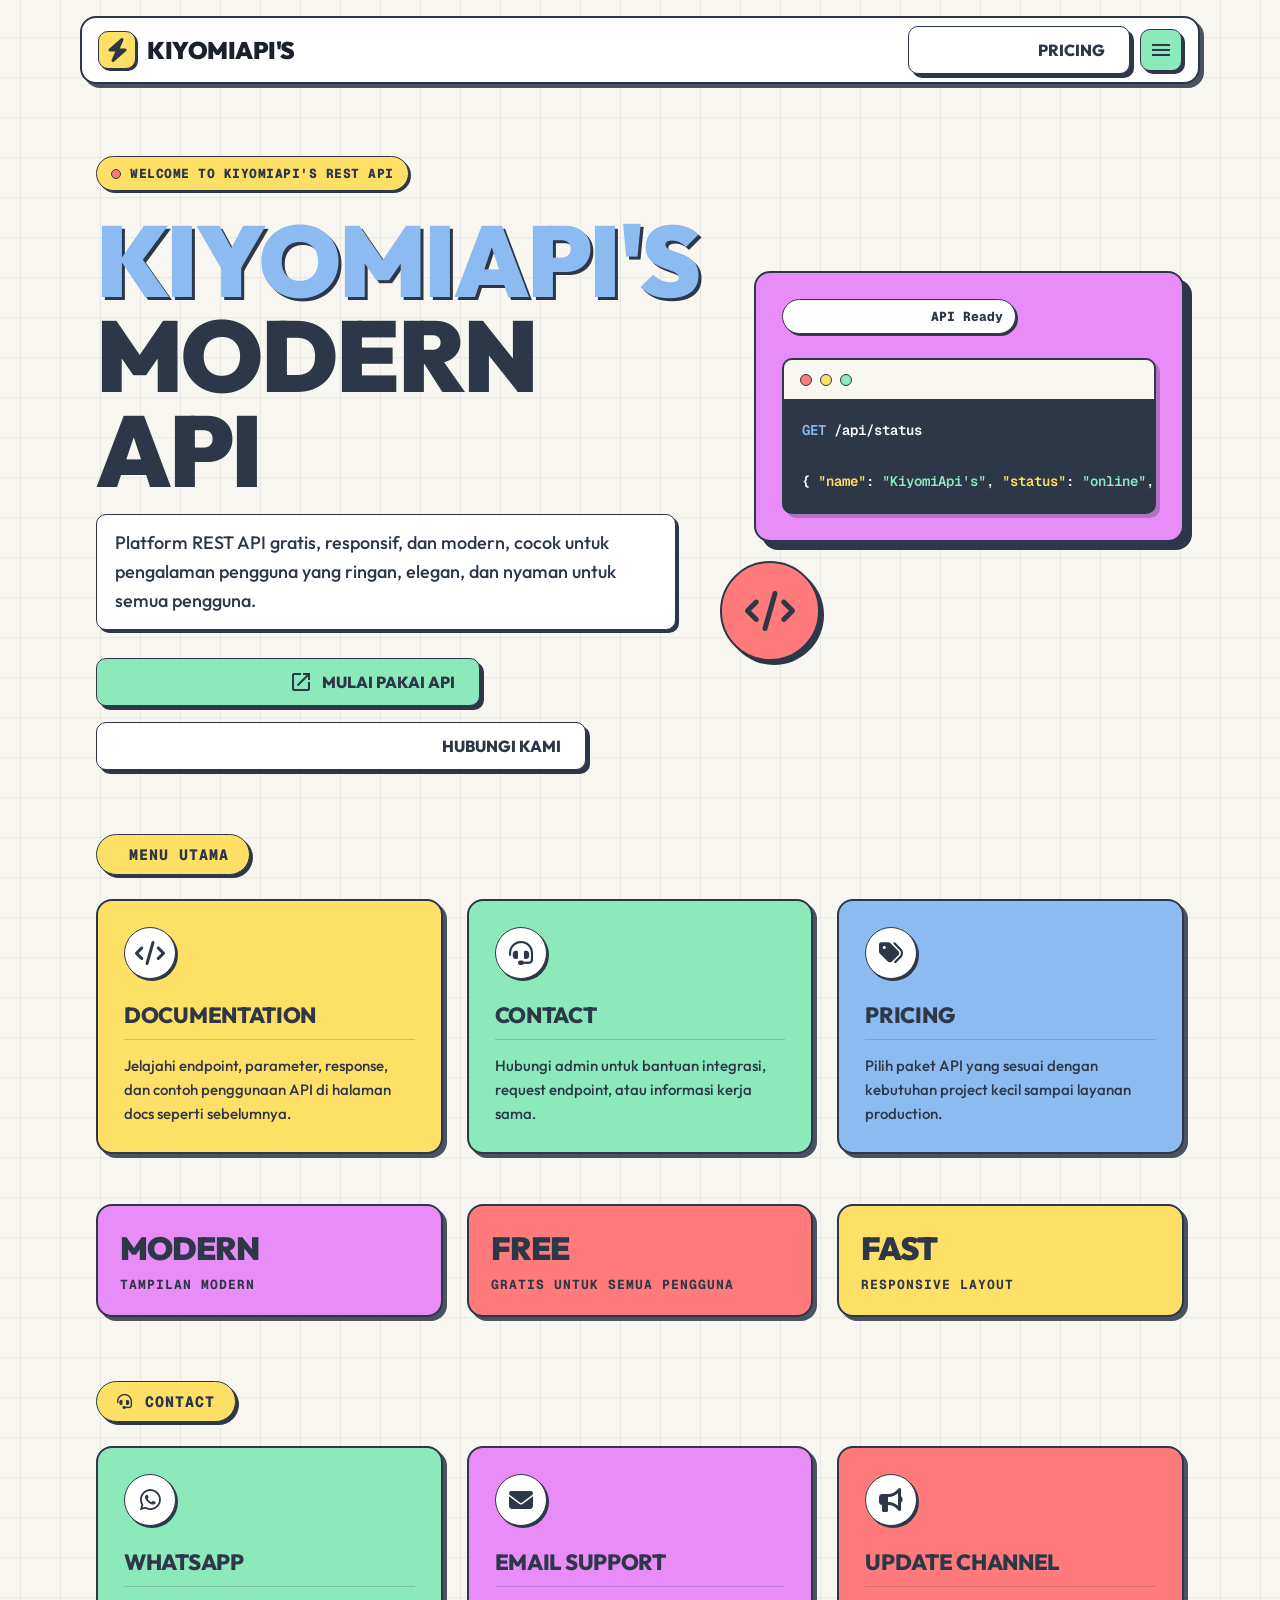
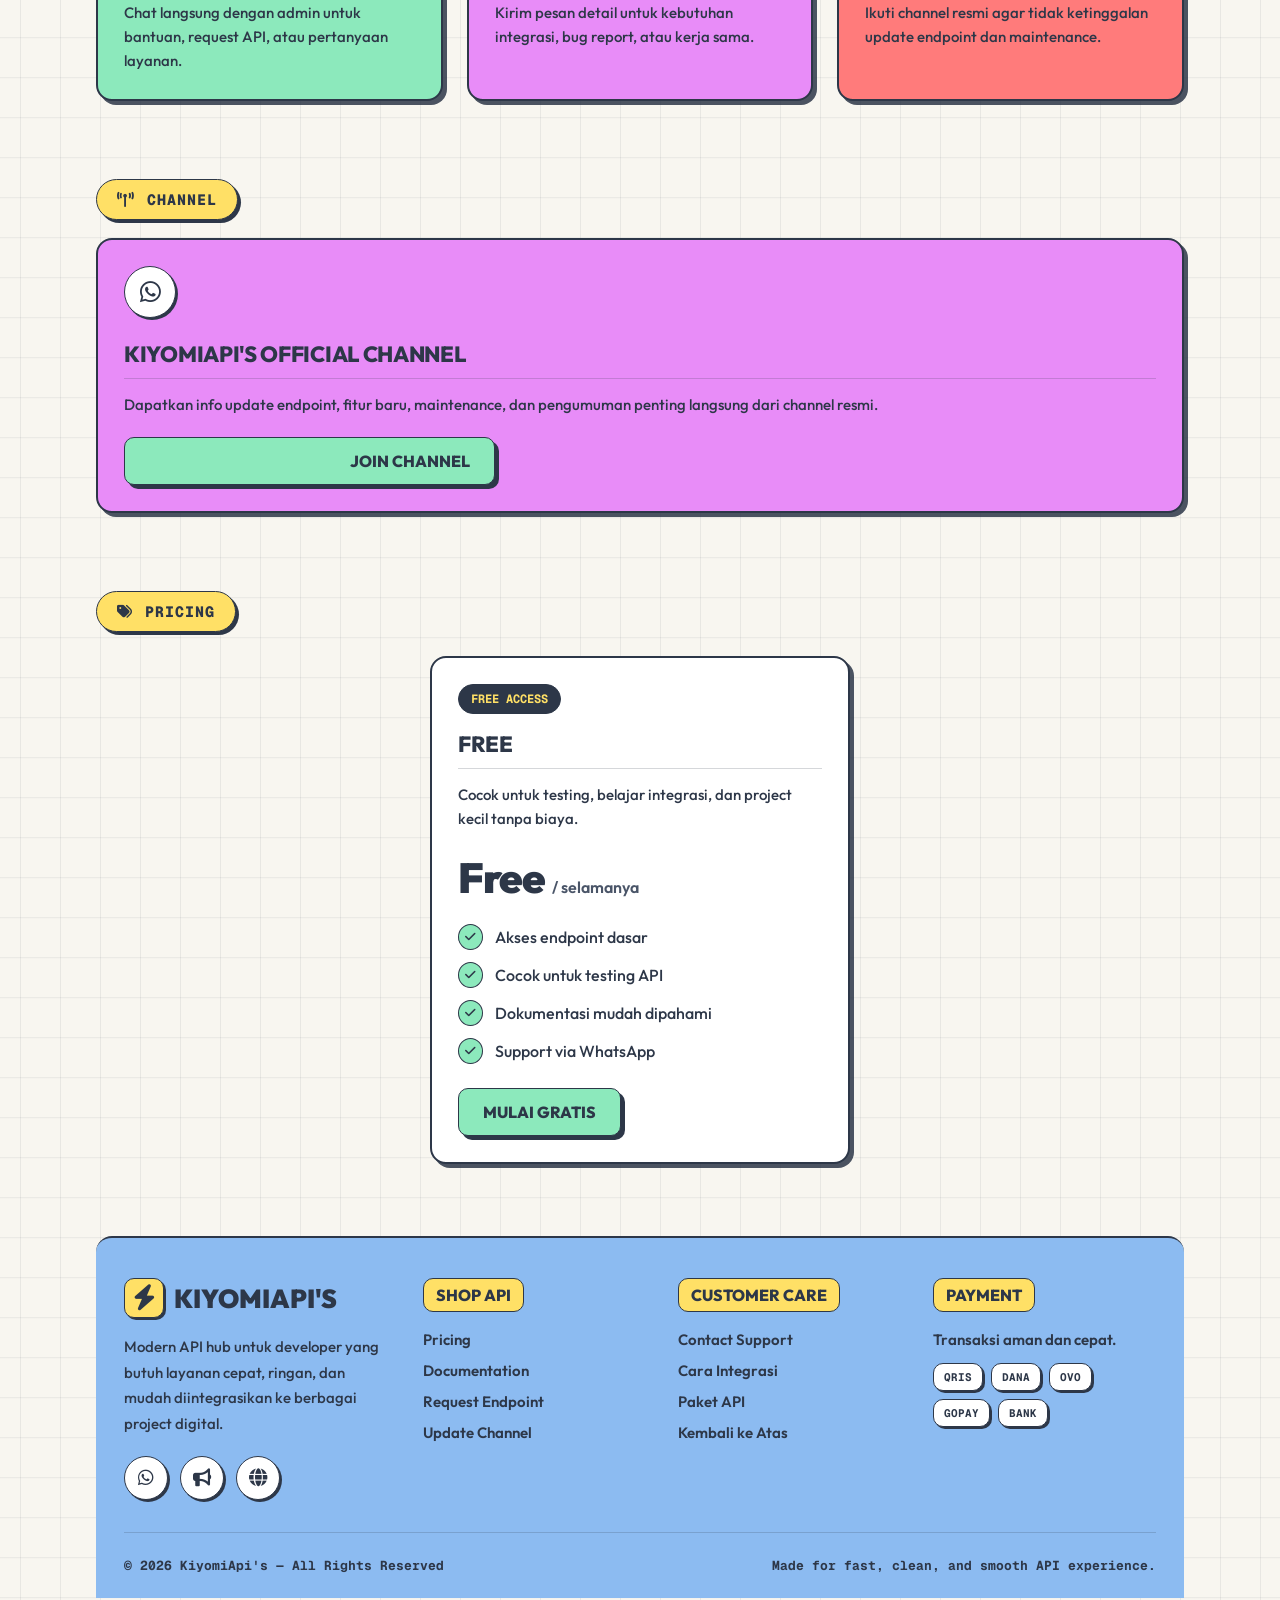
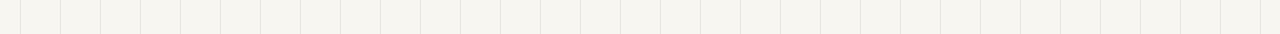
==== commit 523306fd: "Create index.html" ====
--- a/public/index.html
+++ b/public/index.html
@@ -3,7 +3,7 @@
 <head>
   <meta charset="UTF-8" />
   <meta name="viewport" content="width=device-width, initial-scale=1.0" />
-  <title>YuraApi</title>
+  <title>KiyomiApi's</title>
   <link rel="preconnect" href="https://fonts.googleapis.com">
   <link rel="preconnect" href="https://fonts.gstatic.com" crossorigin>
   <link href="https://fonts.googleapis.com/css2?family=Geist+Mono:wght@300;400;500;600;700;800&family=Outfit:wght@300;400;500;600;700;800;900&display=swap" rel="stylesheet">
@@ -12,33 +12,35 @@
   <link rel="icon" href="https://raw.githubusercontent.com/kayzzaoshi-code/Uploader/main/file_1772878043301.jpeg" type="image/jpeg">
   <style>
     :root {
-      /* Neubrutalism Color Palette */
-      --bg: #f4f0e6;
+      /* Soft Neubrutalism Color Palette */
+      --bg: #f8f6f0; /* Lighter, softer background */
       --white: #ffffff;
-      --black: #000000;
+      --black: #2d3748; /* Softer, grayish black instead of pure black */
       --blue: #3b82f6;
-      --blue-2: #60a5fa;
+      --blue-2: #8cbbf1; /* Softer blue */
       --blue-dark: #1e3a8a;
-      --ink: #000000;
-      --ink-2: #111111;
-      --ink-3: #222222;
+      --ink: #1a202c;
+      --ink-2: #2d3748;
+      --ink-3: #4a5568;
       
-      --accent-1: #ff5252; /* Red */
-      --accent-2: #ffd740; /* Yellow */
-      --accent-3: #69f0ae; /* Green */
-      --accent-4: #e040fb; /* Purple */
-
-      /* Hard borders and shadows */
-      --border: 3px solid var(--black);
-      --border-thin: 2px solid var(--black);
-      --shadow: 6px 6px 0px var(--black);
-      --shadow-hover: 2px 2px 0px var(--black);
-      --radius: 8px; /* Slightly rounded, brutalist standard */
-      --radius-sm: 4px;
+      --accent-1: #ff7b7b; /* Softer Red */
+      --accent-2: #ffe066; /* Softer Yellow */
+      --accent-3: #8ce9bc; /* Softer Green */
+      --accent-4: #e88cf8; /* Softer Purple */
+
+      /* Softer borders and shadows */
+      --border: 2px solid var(--black); /* Thinner border */
+      --border-thin: 1px solid var(--black);
+      --shadow: 4px 4px 0px rgba(45, 55, 72, 0.85); /* Smaller, slightly transparent shadow */
+      --shadow-hover: 2px 2px 0px rgba(45, 55, 72, 0.85);
+      --radius: 16px; /* More rounded corners for a softer look */
+      --radius-sm: 10px;
       --ease: cubic-bezier(.22, 1, .36, 1);
     }
 
-    * { box-sizing: border-box; }
+    * { 
+      box-sizing: border-box; 
+    }
 
     html {
       scroll-behavior: smooth;
@@ -50,28 +52,29 @@
       min-height: 100vh;
       font-family: 'Outfit', sans-serif;
       color: var(--ink);
-      /* Grid background typical of brutalism */
       background-color: var(--bg);
+      /* Softer grid background */
       background-image: 
-        linear-gradient(var(--black) 1px, transparent 1px),
-        linear-gradient(90deg, var(--black) 1px, transparent 1px);
+        linear-gradient(rgba(45, 55, 72, 0.08) 1px, transparent 1px),
+        linear-gradient(90deg, rgba(45, 55, 72, 0.08) 1px, transparent 1px);
       background-size: 40px 40px;
       background-position: center center;
       overflow-x: hidden;
     }
 
-    /* Removed soft glowing backgrounds */
-
-    a { color: inherit; font-weight: 600; }
+    a { 
+      color: inherit; 
+      font-weight: 600; 
+    }
 
     #overlay {
       position: fixed;
       inset: 0;
-      background: rgba(0, 0, 0, 0.6);
+      background: rgba(45, 55, 72, 0.4); /* Softer overlay */
       z-index: 80;
       opacity: 0;
       pointer-events: none;
-      transition: opacity .2s ease;
+      transition: opacity .3s ease;
     }
 
     #overlay.show {
@@ -98,7 +101,7 @@
       border: var(--border);
       border-radius: var(--radius);
       box-shadow: var(--shadow);
-      animation: dropIn .5s var(--ease) both;
+      animation: dropIn .6s var(--ease) both;
     }
 
     @keyframes dropIn {
@@ -130,7 +133,10 @@
       transition: transform .2s var(--ease);
     }
 
-    .brand:hover .brand-mark { transform: translate(-2px, -2px); box-shadow: 4px 4px 0 var(--black); }
+    .brand:hover .brand-mark { 
+      transform: translate(-2px, -2px); 
+      box-shadow: 4px 4px 0 var(--black); 
+    }
 
     .hdr-actions {
       display: flex;
@@ -145,7 +151,7 @@
       cursor: pointer;
       font-family: inherit;
       border-radius: var(--radius-sm);
-      transition: all .15s ease;
+      transition: all .2s ease;
       font-weight: 700;
     }
 
@@ -156,13 +162,13 @@
       place-items: center;
       background: var(--accent-3);
       color: var(--black);
-      box-shadow: 3px 3px 0 var(--black);
+      box-shadow: 3px 3px 0 var(--black); /* slightly softer icon shadow */
     }
 
     .icon-btn:hover,
     .icon-btn:focus-visible {
       transform: translate(3px, 3px);
-      box-shadow: 0px 0px 0 var(--black);
+      box-shadow: 0px 0px 0 rgba(45, 55, 72, 0);
       outline: none;
     }
 
@@ -176,10 +182,10 @@
       border: var(--border);
       border-radius: var(--radius);
       background: var(--white);
-      box-shadow: -8px 8px 0px var(--black);
+      box-shadow: -6px 6px 0px var(--black); /* Softer shadow */
       padding: 18px;
       transform: translateX(calc(100% + 36px));
-      transition: transform .3s var(--ease);
+      transition: transform .4s var(--ease);
     }
 
     #sidebar.open {
@@ -221,7 +227,7 @@
       border: var(--border-thin);
       background: var(--white);
       box-shadow: 3px 3px 0 var(--black);
-      transition: all .15s ease;
+      transition: all .2s ease;
       font-weight: 700;
     }
 
@@ -249,37 +255,38 @@
       display: inline-flex;
       align-items: center;
       gap: 9px;
-      padding: 8px 12px;
-      border: var(--border-thin);
-      border-radius: 0;
+      padding: 8px 14px;
+      border: var(--border-thin);
+      border-radius: 50px; /* Pill shape for softness */
       background: var(--accent-2);
       color: var(--black);
       font-family: 'Geist Mono', monospace;
       font-size: 13px;
       font-weight: 800;
-      letter-spacing: .7px;
-      text-transform: uppercase;
-      box-shadow: 3px 3px 0 var(--black);
+      letter-spacing: .5px;
+      text-transform: uppercase;
+      box-shadow: 2px 2px 0 var(--black);
     }
 
     .pulse {
       width: 10px;
       height: 10px;
       background: var(--accent-1);
-      border: 2px solid var(--black);
-      animation: brutalistBlink 1s infinite steps(2);
+      border: 1px solid var(--black);
+      border-radius: 50%; /* Circle */
+      animation: brutalistBlink 1.5s infinite ease-in-out;
     }
 
     @keyframes brutalistBlink {
-      0% { opacity: 1; }
-      50% { opacity: 0; }
+      0%, 100% { opacity: 1; }
+      50% { opacity: 0.3; }
     }
 
     h1 {
       margin: 22px 0 16px;
-      font-size: clamp(52px, 10vw, 112px);
-      line-height: .9;
-      letter-spacing: -3px;
+      font-size: clamp(48px, 9vw, 100px); /* Slightly scaled down */
+      line-height: .95;
+      letter-spacing: -2px;
       color: var(--black);
       text-transform: uppercase;
       font-weight: 900;
@@ -287,9 +294,8 @@
 
     .gradient-text {
       display: inline-block;
-      color: var(--blue);
-      text-shadow: 4px 4px 0px var(--black);
-      /* Removing gradient to fit brutalism, maintaining class for HTML integrity */
+      color: var(--blue-2); /* Softer blue */
+      text-shadow: 3px 3px 0px var(--black); /* Softer text shadow */
       background: none;
       -webkit-background-clip: unset;
       background-clip: unset;
@@ -300,12 +306,13 @@
       max-width: 590px;
       margin: 0 0 28px;
       color: var(--black);
-      font-size: clamp(16px, 2vw, 19px);
+      font-size: clamp(16px, 2vw, 18px);
       line-height: 1.6;
-      font-weight: 600;
-      background: var(--white);
-      padding: 10px;
-      border: var(--border-thin);
+      font-weight: 500;
+      background: var(--white);
+      padding: 14px 18px; /* More padding */
+      border: var(--border-thin);
+      border-radius: var(--radius-sm); /* Softer edge */
       box-shadow: 3px 3px 0 var(--black);
     }
 
@@ -322,7 +329,7 @@
       justify-content: center;
       gap: 9px;
       min-height: 48px;
-      padding: 0 18px;
+      padding: 0 24px;
       border-radius: var(--radius-sm);
       text-decoration: none;
       font-weight: 800;
@@ -359,27 +366,25 @@
       border-radius: var(--radius);
       background: var(--accent-4);
       border: var(--border);
-      box-shadow: 10px 10px 0 var(--black);
+      box-shadow: 8px 8px 0 var(--black); /* Softer offset */
       overflow: hidden;
-      transition: all .2s ease;
+      transition: all .3s ease;
     }
 
     .glass-card:hover {
       transform: translate(-4px, -4px);
-      box-shadow: 14px 14px 0 var(--black);
-    }
-
-    /* Remove shine effect */
+      box-shadow: 12px 12px 0 var(--black);
+    }
+
     .glass-card::before { display: none; }
-
     .panel-inner { position: relative; z-index: 1; }
 
     .api-badge {
       display: inline-flex;
       align-items: center;
       gap: 8px;
-      padding: 8px 11px;
-      border-radius: 0;
+      padding: 8px 12px;
+      border-radius: 50px; /* Pill */
       background: var(--white);
       color: var(--black);
       border: var(--border-thin);
@@ -387,29 +392,29 @@
       font-size: 13px;
       font-weight: 800;
       margin-bottom: 24px;
-      box-shadow: 3px 3px 0 var(--black);
+      box-shadow: 2px 2px 0 var(--black);
     }
 
     .terminal {
       border-radius: var(--radius-sm);
-      background: var(--black);
+      background: var(--ink-2); /* Softer than pure black */
       color: var(--white);
       border: var(--border);
       overflow: hidden;
-      box-shadow: 4px 4px 0 rgba(0,0,0,0.2);
+      box-shadow: 4px 4px 0 rgba(45, 55, 72, 0.3);
     }
 
     .terminal-top {
       height: 40px;
       display: flex;
       align-items: center;
-      gap: 7px;
-      padding: 0 14px;
-      background: var(--white);
+      gap: 8px;
+      padding: 0 16px;
+      background: var(--bg); /* Use soft bg instead of white */
       border-bottom: var(--border-thin);
     }
 
-    .dot { width: 12px; height: 12px; border-radius: 0; border: 2px solid var(--black); }
+    .dot { width: 12px; height: 12px; border-radius: 50%; border: 1.5px solid var(--black); } /* Circular dots */
     .dot:nth-child(1) { background: var(--accent-1); }
     .dot:nth-child(2) { background: var(--accent-2); }
     .dot:nth-child(3) { background: var(--accent-3); }
@@ -419,7 +424,7 @@
       padding: 18px;
       font-family: 'Geist Mono', monospace;
       font-size: 14px;
-      font-weight: 700;
+      font-weight: 600; /* Adjusted weight for readability */
       line-height: 1.8;
       overflow-x: auto;
     }
@@ -430,23 +435,23 @@
 
     .mini-orb {
       position: absolute;
-      width: 120px;
-      height: 120px;
-      border-radius: var(--radius-sm);
+      width: 100px;
+      height: 100px;
+      border-radius: 50%; /* Softer */
       background: var(--accent-1);
       border: var(--border);
       bottom: 22px;
       left: 10px;
-      box-shadow: 8px 8px 0 var(--black);
+      box-shadow: 4px 4px 0 var(--black);
       display: grid;
       place-items: center;
       color: var(--black);
-      font-size: 48px;
-      transition: transform .2s ease;
+      font-size: 40px;
+      transition: transform .3s ease;
     }
     
     .mini-orb:hover {
-      transform: translate(-5px, -5px) rotate(-5deg);
+      transform: translate(-5px, -5px) rotate(-10deg);
     }
 
     .section-block {
@@ -459,20 +464,17 @@
       gap: 12px;
       margin: 20px 0 18px;
       font-family: 'Geist Mono', monospace;
-      font-size: 16px;
+      font-size: 15px;
       font-weight: 800;
-      letter-spacing: 2px;
+      letter-spacing: 1px;
       text-transform: uppercase;
       color: var(--black);
       background: var(--accent-2);
-      padding: 8px 16px;
-      border: var(--border-thin);
-      box-shadow: 4px 4px 0 var(--black);
+      padding: 10px 20px;
+      border-radius: 50px; /* Pill */
+      border: var(--border-thin);
+      box-shadow: 3px 3px 0 var(--black);
       width: max-content;
-    }
-
-    .section-heading::after {
-      display: none; /* Removed the soft line */
     }
 
     .card-grid {
@@ -486,47 +488,41 @@
     .price-card,
     .contact-card {
       position: relative;
-      padding: 22px;
+      padding: 26px; /* More padding */
       border-radius: var(--radius);
       background: var(--white);
       border: var(--border);
       text-decoration: none;
       box-shadow: var(--shadow);
-      transition: all .2s ease;
+      transition: all .3s ease;
     }
 
     .nav-card {
-      min-height: 210px;
+      min-height: 220px;
     }
     
     .nav-card:nth-child(1) { background: var(--accent-2); }
     .nav-card:nth-child(2) { background: var(--accent-3); }
     .nav-card:nth-child(3) { background: var(--blue-2); }
 
-    .nav-card::after,
-    .price-card::after,
-    .contact-card::after {
-      display: none; /* Remove radial blur decorations */
-    }
-
     .nav-card:hover,
     .price-card:hover,
     .contact-card:hover {
       transform: translate(4px, 4px);
-      box-shadow: 0px 0px 0px var(--black);
+      box-shadow: 0px 0px 0px rgba(45, 55, 72, 0);
     }
 
     .nav-card-icon,
     .contact-icon {
       width: 52px;
       height: 52px;
-      border-radius: var(--radius-sm);
+      border-radius: 50%; /* Softer */
       display: grid;
       place-items: center;
       color: var(--black);
       background: var(--white);
       border: var(--border-thin);
-      box-shadow: 3px 3px 0 var(--black);
+      box-shadow: 2px 2px 0 var(--black);
       margin-bottom: 22px;
       font-size: 24px;
     }
@@ -534,10 +530,10 @@
     .nav-card h3,
     .price-card h3,
     .contact-card h3 {
-      margin: 0 0 8px;
-      font-size: 24px;
-      font-weight: 900;
-      letter-spacing: -.4px;
+      margin: 0 0 10px;
+      font-size: 22px;
+      font-weight: 800;
+      letter-spacing: -.3px;
       color: var(--black);
       text-transform: uppercase;
     }
@@ -547,11 +543,12 @@
     .contact-card p {
       margin: 0;
       color: var(--ink-2);
-      line-height: 1.7;
-      font-size: 16px;
-      font-weight: 600;
+      line-height: 1.6;
+      font-size: 15px;
+      font-weight: 500;
       border-top: var(--border-thin);
-      padding-top: 10px;
+      padding-top: 14px;
+      border-color: rgba(45, 55, 72, 0.2); /* Softer border line */
     }
 
     .stats {
@@ -562,12 +559,12 @@
     }
 
     .stat {
-      padding: 18px;
+      padding: 22px;
       border-radius: var(--radius);
       background: var(--white);
       border: var(--border);
       box-shadow: var(--shadow);
-      transition: all .2s ease;
+      transition: all .3s ease;
     }
     
     .stat:nth-child(1) { background: var(--accent-4); }
@@ -576,7 +573,7 @@
 
     .stat:hover {
       transform: translate(-4px, -4px);
-      box-shadow: 10px 10px 0 var(--black);
+      box-shadow: 8px 8px 0 var(--black);
     }
 
     .stat strong {
@@ -589,51 +586,14 @@
     }
 
     .stat span {
-      color: var(--black);
+      color: var(--ink-2);
       font-family: 'Geist Mono', monospace;
       font-size: 13px;
       font-weight: 700;
       text-transform: uppercase;
       letter-spacing: 1px;
-    }
-
-    .docs-box {
-      display: grid;
-      grid-template-columns: 1fr 1fr;
-      gap: 16px;
-    }
-
-    .doc-list {
-      display: grid;
-      gap: 12px;
-    }
-
-    .doc-item {
-      padding: 18px;
-      border-radius: var(--radius);
-      background: var(--white);
-      border: var(--border);
-      box-shadow: var(--shadow);
-    }
-
-    .doc-item strong {
-      display: block;
-      margin-bottom: 6px;
-      color: var(--black);
-      font-weight: 800;
-    }
-
-    .doc-item code {
+      margin-top: 8px;
       display: inline-block;
-      margin-top: 8px;
-      padding: 7px 10px;
-      border-radius: 0;
-      background: var(--black);
-      color: var(--accent-3);
-      border: 2px solid var(--black);
-      font-family: 'Geist Mono', monospace;
-      font-size: 14px;
-      font-weight: 700;
     }
 
     .pricing-grid,
@@ -662,21 +622,21 @@
       letter-spacing: -1.5px;
     }
 
-    .price span { color: var(--ink-3); font-weight: 700; }
+    .price span { color: var(--ink-3); font-weight: 600; }
 
     .feature-list {
       list-style: none;
       padding: 0;
-      margin: 0 0 22px;
-      display: grid;
-      gap: 11px;
-      color: var(--black);
-      font-weight: 600;
+      margin: 0 0 24px;
+      display: grid;
+      gap: 12px;
+      color: var(--black);
+      font-weight: 500;
     }
 
     .feature-list li {
       display: flex;
-      gap: 9px;
+      gap: 12px;
       align-items: center;
     }
 
@@ -684,7 +644,8 @@
       color: var(--black); 
       background: var(--accent-3);
       border: var(--border-thin);
-      padding: 4px;
+      padding: 6px;
+      font-size: 12px;
       border-radius: 50%;
     }
 
@@ -694,29 +655,26 @@
 
     .tag {
       display: inline-flex;
-      padding: 7px 10px;
-      border-radius: 0;
+      padding: 6px 12px;
+      border-radius: 50px; /* Pill */
       background: var(--black);
       color: var(--accent-2);
       font-family: 'Geist Mono', monospace;
-      font-size: 13px;
-      font-weight: 800;
-      margin-bottom: 14px;
+      font-size: 12px;
+      font-weight: 700;
+      margin-bottom: 16px;
       text-transform: uppercase;
       border: var(--border-thin);
     }
 
     .footer-commerce {
       margin-top: 58px;
-      padding: 34px 28px 20px;
-      background: var(--blue);
+      padding: 40px 28px 24px;
+      background: var(--blue-2); /* Softer footer color */
       border-top: var(--border);
+      border-radius: var(--radius) var(--radius) 0 0; /* Rounded top footer */
       color: var(--black);
       position: relative;
-    }
-
-    .footer-commerce::before {
-      display: none; /* Remove glow in footer */
     }
 
     .footer-top {
@@ -724,18 +682,18 @@
       z-index: 1;
       display: grid;
       grid-template-columns: 1.2fr repeat(3, 1fr);
-      gap: 28px;
-      padding-bottom: 24px;
-      border-bottom: var(--border);
+      gap: 32px;
+      padding-bottom: 32px;
+      border-bottom: 1px solid rgba(45, 55, 72, 0.2);
     }
 
     .footer-brand {
       display: inline-flex;
       align-items: center;
       gap: 10px;
-      font-size: 28px;
+      font-size: 26px;
       font-weight: 900;
-      margin-bottom: 12px;
+      margin-bottom: 16px;
       text-transform: uppercase;
     }
 
@@ -747,49 +705,50 @@
 
     .footer-desc {
       max-width: 330px;
-      margin: 0 0 18px;
-      color: var(--black);
-      line-height: 1.8;
-      font-size: 16px;
-      font-weight: 600;
+      margin: 0 0 20px;
+      color: var(--ink-2);
+      line-height: 1.7;
+      font-size: 15px;
+      font-weight: 500;
     }
 
     .socials {
       display: flex;
-      gap: 10px;
+      gap: 12px;
       flex-wrap: wrap;
     }
 
     .socials a {
-      width: 42px;
-      height: 42px;
+      width: 44px;
+      height: 44px;
       display: grid;
       place-items: center;
-      border-radius: var(--radius-sm);
+      border-radius: 50%; /* Rounded icons */
       text-decoration: none;
       color: var(--black);
       background: var(--white);
       border: var(--border-thin);
-      box-shadow: 3px 3px 0 var(--black);
+      box-shadow: 2px 2px 0 var(--black);
       transition: all .2s ease;
-      font-size: 20px;
+      font-size: 18px;
     }
 
     .socials a:hover {
-      transform: translate(3px, 3px);
+      transform: translate(2px, 2px);
       box-shadow: 0 0 0 var(--black);
       background: var(--accent-2);
     }
 
     .footer-col h4 {
-      margin: 0 0 14px;
-      color: var(--black);
-      font-size: 18px;
-      font-weight: 900;
+      margin: 0 0 18px;
+      color: var(--black);
+      font-size: 16px;
+      font-weight: 800;
       text-transform: uppercase;
       background: var(--accent-2);
       display: inline-block;
-      padding: 4px 8px;
+      padding: 6px 12px;
+      border-radius: var(--radius-sm);
       border: var(--border-thin);
     }
 
@@ -797,35 +756,36 @@
     .footer-col span {
       display: block;
       text-decoration: none;
-      color: var(--black);
-      margin-bottom: 10px;
+      color: var(--ink-2);
+      margin-bottom: 12px;
       font-size: 15px;
-      font-weight: 700;
-      transition: transform .2s ease;
+      font-weight: 600;
+      transition: transform .2s ease, color .2s ease;
     }
 
     .footer-col a:hover {
       transform: translateX(6px);
-      text-decoration: underline;
+      color: var(--black);
+      text-decoration: none;
     }
 
     .payment-icons {
       display: flex;
       gap: 8px;
       flex-wrap: wrap;
-      margin-top: 12px;
+      margin-top: 14px;
     }
 
     .payment-icons span {
       display: inline-flex;
-      padding: 7px 10px;
-      border-radius: 0;
+      padding: 6px 10px;
+      border-radius: var(--radius-sm);
       background: var(--white);
       border: var(--border-thin);
       color: var(--black);
       font-family: 'Geist Mono', monospace;
-      font-weight: 800;
-      font-size: 12px;
+      font-weight: 700;
+      font-size: 11px;
       margin: 0;
       box-shadow: 2px 2px 0 var(--black);
     }
@@ -837,11 +797,11 @@
       justify-content: space-between;
       gap: 16px;
       flex-wrap: wrap;
-      padding-top: 18px;
-      color: var(--black);
+      padding-top: 24px;
+      color: var(--ink-2);
       font-family: 'Geist Mono', monospace;
-      font-size: 14px;
-      font-weight: 800;
+      font-size: 13px;
+      font-weight: 700;
     }
 
     @media (max-width: 900px) {
@@ -855,7 +815,7 @@
       .hero { grid-template-columns: 1fr; min-height: auto; }
       .hero-panel { min-height: 390px; }
       .glass-card { inset: 0 0 auto 0; width: 100%; }
-      .mini-orb { bottom: 0; left: 18px; width: 94px; height: 94px; font-size: 38px; }
+      .mini-orb { bottom: 0; left: 18px; width: 84px; height: 84px; font-size: 32px; }
       .card-grid, .stats { grid-template-columns: 1fr; }
     }
 
@@ -863,7 +823,7 @@
       .ghost-btn.header-cta { display: none; }
       .footer-top { grid-template-columns: 1fr; }
       .footer-commerce { padding-inline: 20px; }
-      h1 { font-size: clamp(48px, 15vw, 76px); letter-spacing: -2px; }
+      h1 { font-size: clamp(42px, 13vw, 70px); letter-spacing: -1px; }
     }
   </style>
 </head>
@@ -888,9 +848,9 @@
 
   <header>
     <div class="hdr">
-      <a href="#home" class="brand" aria-label="YuraApi Home">
+      <a href="#home" class="brand" aria-label="KiyomiApi's Home">
         <span class="brand-mark"><i class="fa-solid fa-bolt"></i></span>
-        <span>YuraApi</span>
+        <span>KiyomiApi's</span>
       </a>
       <div class="hdr-actions">
         <a class="ghost-btn header-cta" href="#pricing"><span class="material-icons">sell</span>Pricing</a>
@@ -904,8 +864,8 @@
   <main>
     <section class="hero" id="home">
       <div class="hero-copy">
-        <div class="eyebrow"><span class="pulse"></span> Welcome To Yura REST API</div>
-        <h1><span class="gradient-text">YuraApi</span><br>Modern API</h1>
+        <div class="eyebrow"><span class="pulse"></span> Welcome To KiyomiApi's REST API</div>
+        <h1><span class="gradient-text">KiyomiApi's</span><br>Modern API</h1>
         <p class="hero-text">
           Platform REST API gratis, responsif, dan modern, cocok untuk pengalaman pengguna yang ringan, elegan, dan nyaman untuk semua pengguna.
         </p>
@@ -927,7 +887,7 @@
               </div>
               <pre><span class="code-blue">GET</span> /api/status
 
-{ <span class="code-yellow">"name"</span>: <span class="code-green">"YuraApi"</span>, <span class="code-yellow">"status"</span>: <span class="code-green">"online"</span>, <span class="code-yellow">"theme"</span>: <span class="code-green">"blue-white"</span> }</pre> 
+{ <span class="code-yellow">"name"</span>: <span class="code-green">"KiyomiApi's"</span>, <span class="code-yellow">"status"</span>: <span class="code-green">"online"</span>, <span class="code-yellow">"theme"</span>: <span class="code-green">"blue-white"</span> }</pre> 
             </div> 
           </div> 
         </div> 
@@ -958,7 +918,7 @@
       </div>
     </section>
 
-    <section class="stats" aria-label="YuraApi highlights">
+    <section class="stats" aria-label="KiyomiApi's highlights">
       <div class="stat">
         <strong>Modern</strong>
         <span>Tampilan Modern</span>
@@ -981,7 +941,7 @@
           <h3>WhatsApp</h3>
           <p>Chat langsung dengan admin untuk bantuan, request API, atau pertanyaan layanan.</p>
         </a>
-        <a href="mailto:support@yuraapi.local" class="contact-card">
+        <a href="mailto:support@kiyomiapi.local" class="contact-card">
           <div class="contact-icon"><i class="fa-solid fa-envelope"></i></div>
           <h3>Email Support</h3>
           <p>Kirim pesan detail untuk kebutuhan integrasi, bug report, atau kerja sama.</p>
@@ -998,7 +958,7 @@
       <div class="section-heading"><i class="fa-solid fa-tower-broadcast" style="color:var(--black)"></i> Channel</div>
       <div class="nav-card" style="min-height:auto; background:var(--accent-4);">
         <div class="nav-card-icon"><i class="fa-brands fa-whatsapp"></i></div>
-        <h3>YuraApi Official Channel</h3>
+        <h3>KiyomiApi's Official Channel</h3>
         <p>Dapatkan info update endpoint, fitur baru, maintenance, dan pengumuman penting langsung dari channel resmi.</p>
         <div style="margin-top:20px;">
           <a href="https://whatsapp.com/channel/0029Vb2cITjGufIu0CVNUj3m" target="_blank" class="primary-btn">
@@ -1032,7 +992,7 @@
         <div>
           <div class="footer-brand">
             <span class="brand-mark"><i class="fa-solid fa-bolt"></i></span>
-            <span>YuraApi</span>
+            <span>KiyomiApi's</span>
           </div>
           <p class="footer-desc">
             Modern API hub untuk developer yang butuh layanan cepat, ringan, dan mudah diintegrasikan ke berbagai project digital.
@@ -1074,7 +1034,7 @@
       </div>
 
       <div class="footer-bottom">
-        <span>© <span id="yr"></span> YuraApi — All Rights Reserved</span>
+        <span>© <span id="yr"></span> KiyomiApi's — All Rights Reserved</span>
         <span>Made for fast, clean, and smooth API experience.</span>
       </div>
     </footer>
@@ -1109,7 +1069,7 @@
           behavior: 'smooth',
           block: 'start'
         });
-      }, 120);
+      }, 150); /* Slightly smoothed the transition timeout */
     }
 
     sidebarToggle.addEventListener('click', openSidebar);
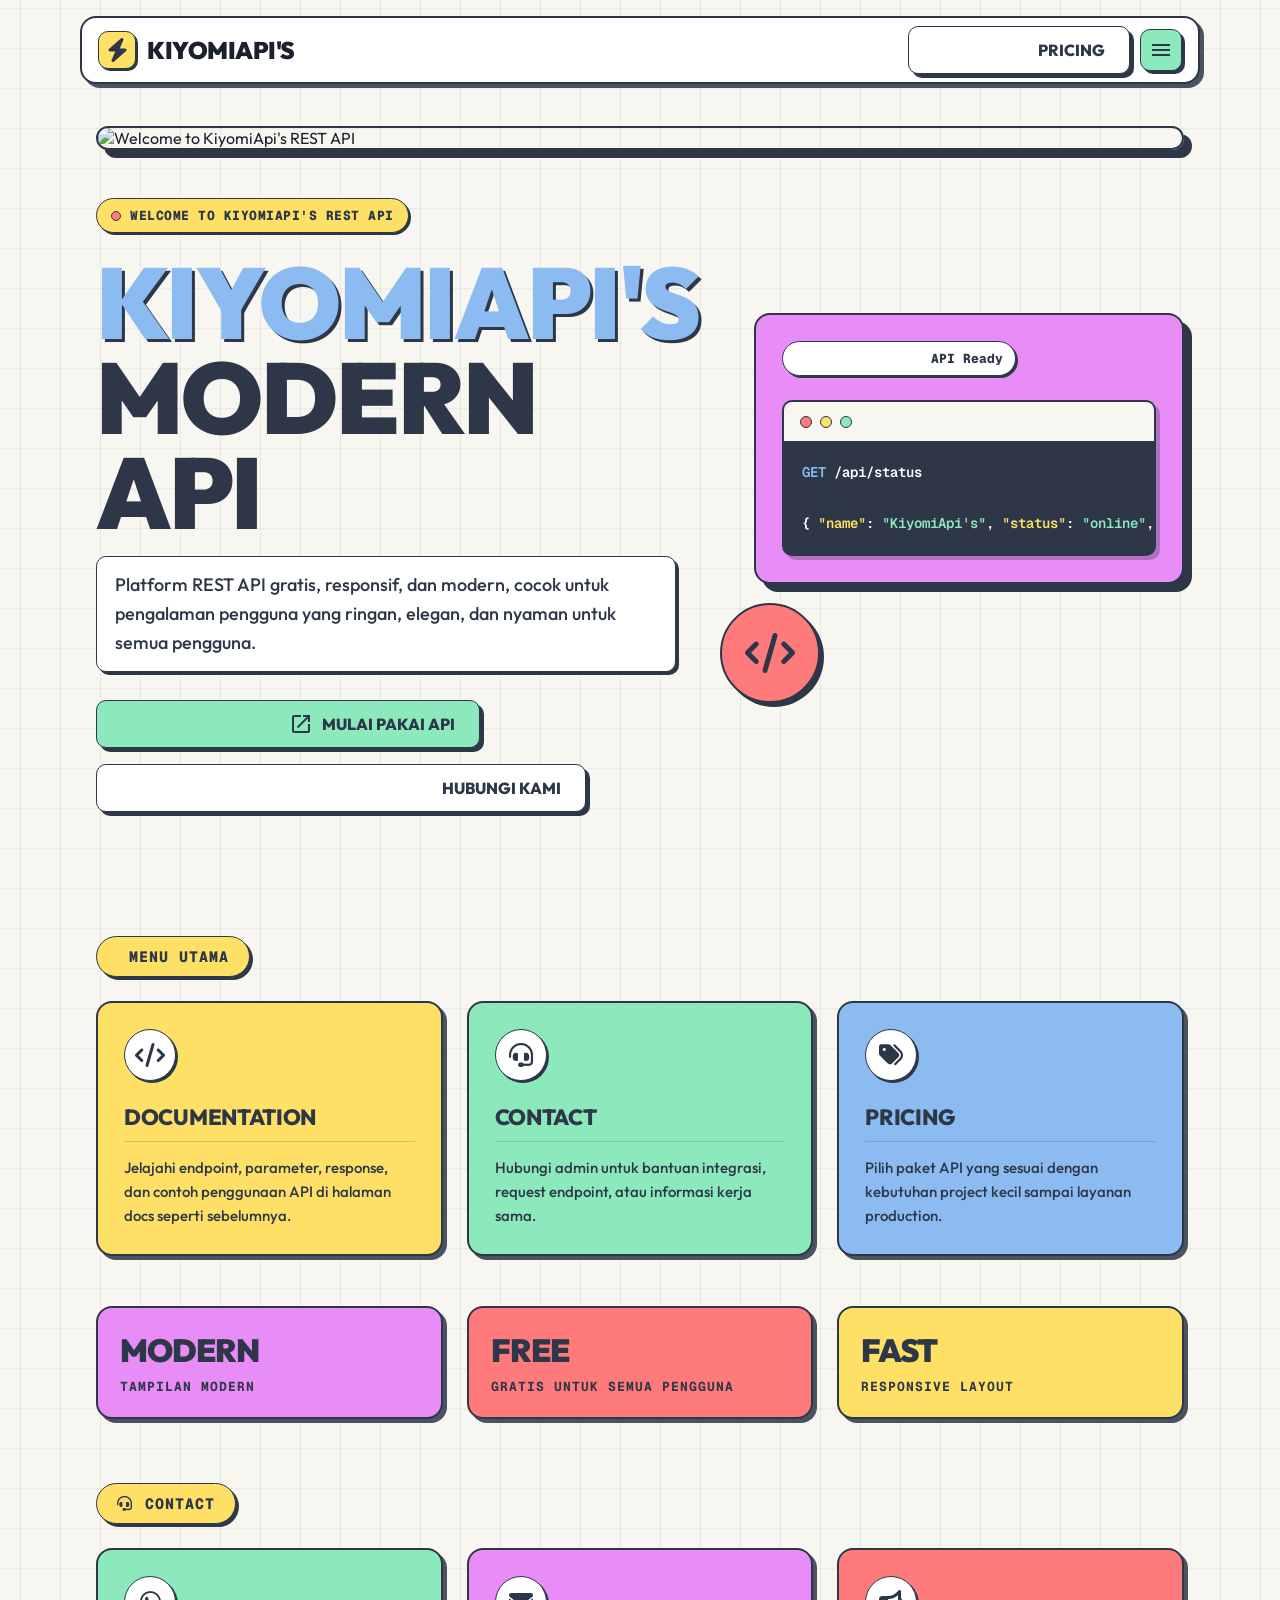
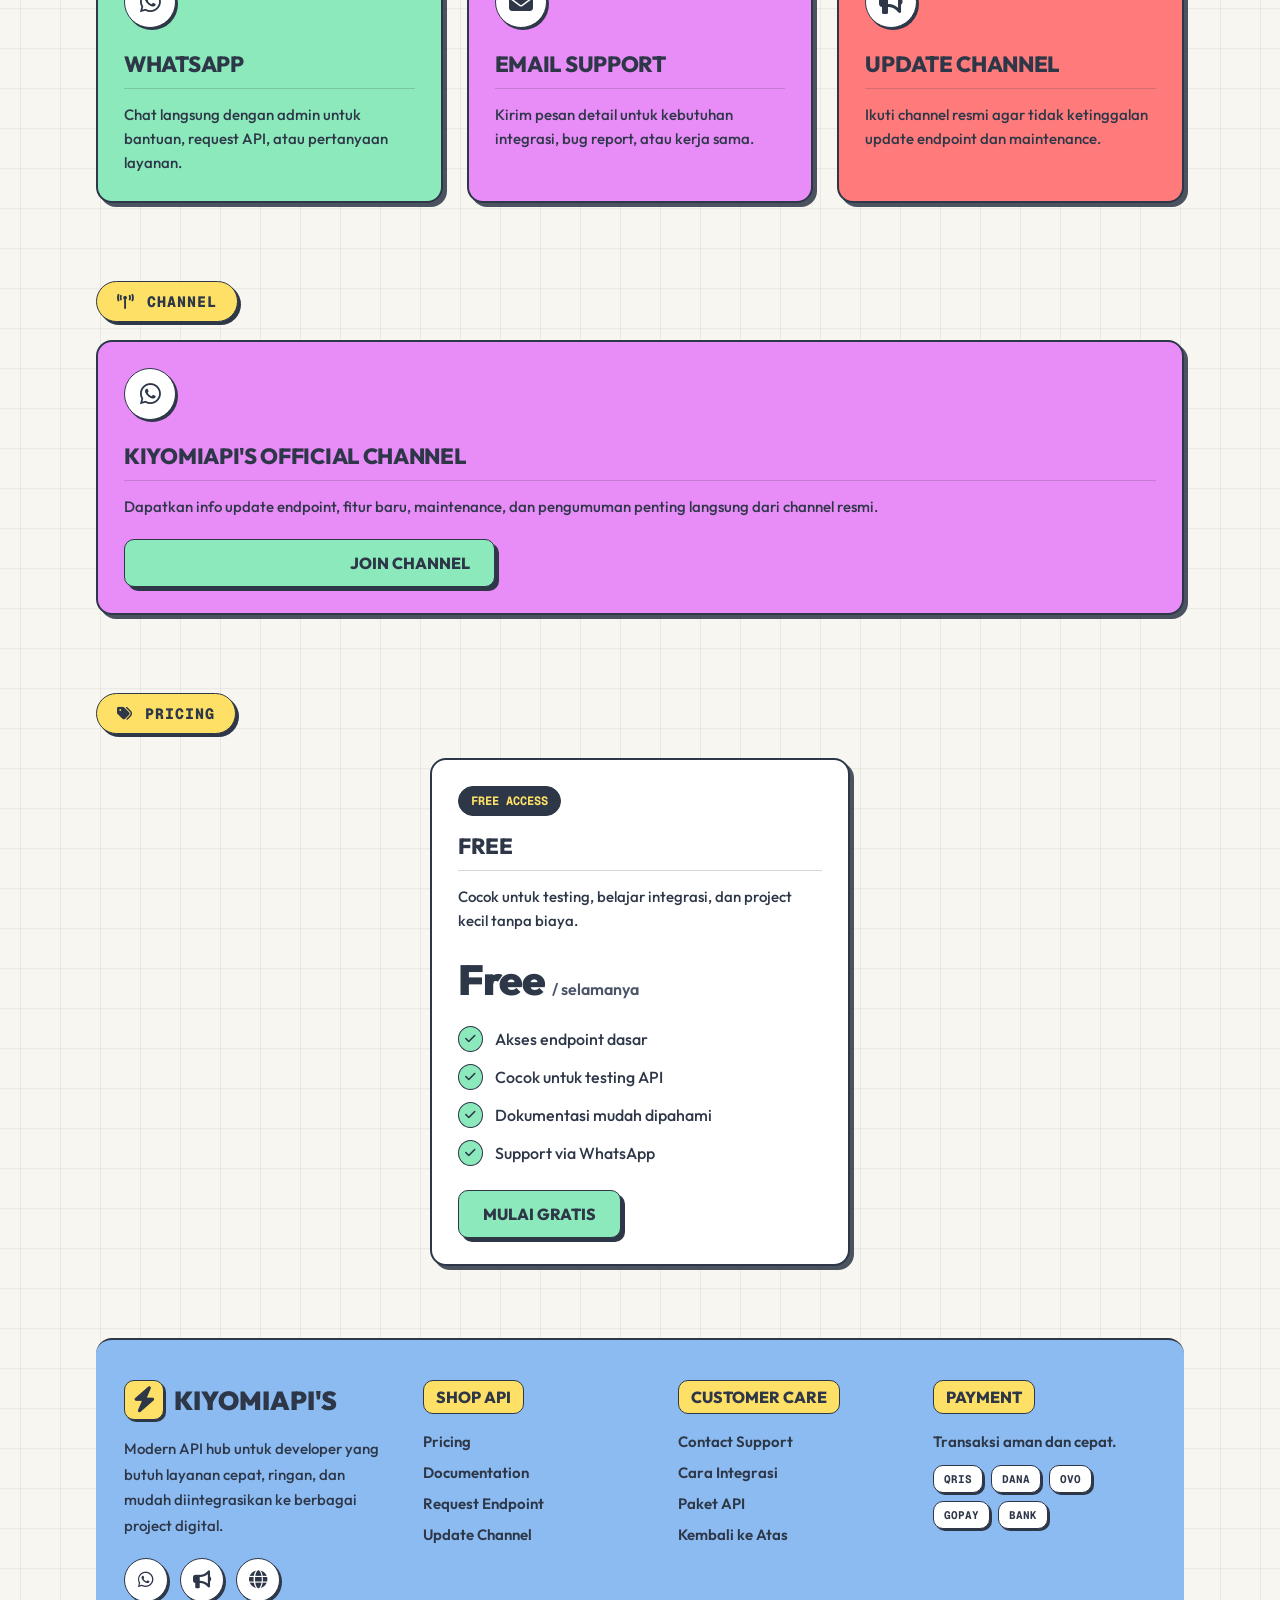
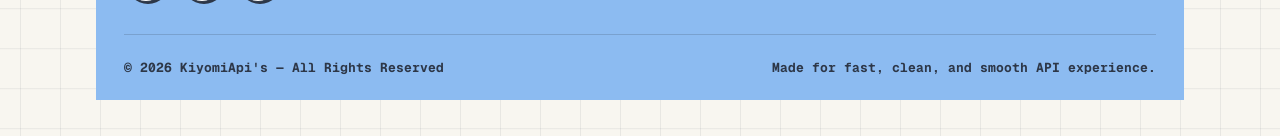
==== commit faed431b: "Create index.html" ====
--- a/public/index.html
+++ b/public/index.html
@@ -13,27 +13,27 @@
   <style>
     :root {
       /* Soft Neubrutalism Color Palette */
-      --bg: #f8f6f0; /* Lighter, softer background */
+      --bg: #f8f6f0;
       --white: #ffffff;
-      --black: #2d3748; /* Softer, grayish black instead of pure black */
+      --black: #2d3748;
       --blue: #3b82f6;
-      --blue-2: #8cbbf1; /* Softer blue */
+      --blue-2: #8cbbf1;
       --blue-dark: #1e3a8a;
       --ink: #1a202c;
       --ink-2: #2d3748;
       --ink-3: #4a5568;
       
-      --accent-1: #ff7b7b; /* Softer Red */
-      --accent-2: #ffe066; /* Softer Yellow */
-      --accent-3: #8ce9bc; /* Softer Green */
-      --accent-4: #e88cf8; /* Softer Purple */
+      --accent-1: #ff7b7b;
+      --accent-2: #ffe066;
+      --accent-3: #8ce9bc;
+      --accent-4: #e88cf8;
 
       /* Softer borders and shadows */
-      --border: 2px solid var(--black); /* Thinner border */
+      --border: 2px solid var(--black);
       --border-thin: 1px solid var(--black);
-      --shadow: 4px 4px 0px rgba(45, 55, 72, 0.85); /* Smaller, slightly transparent shadow */
+      --shadow: 4px 4px 0px rgba(45, 55, 72, 0.85);
       --shadow-hover: 2px 2px 0px rgba(45, 55, 72, 0.85);
-      --radius: 16px; /* More rounded corners for a softer look */
+      --radius: 16px;
       --radius-sm: 10px;
       --ease: cubic-bezier(.22, 1, .36, 1);
     }
@@ -70,7 +70,7 @@
     #overlay {
       position: fixed;
       inset: 0;
-      background: rgba(45, 55, 72, 0.4); /* Softer overlay */
+      background: rgba(45, 55, 72, 0.4);
       z-index: 80;
       opacity: 0;
       pointer-events: none;
@@ -162,7 +162,7 @@
       place-items: center;
       background: var(--accent-3);
       color: var(--black);
-      box-shadow: 3px 3px 0 var(--black); /* slightly softer icon shadow */
+      box-shadow: 3px 3px 0 var(--black);
     }
 
     .icon-btn:hover,
@@ -182,7 +182,7 @@
       border: var(--border);
       border-radius: var(--radius);
       background: var(--white);
-      box-shadow: -6px 6px 0px var(--black); /* Softer shadow */
+      box-shadow: -6px 6px 0px var(--black);
       padding: 18px;
       transform: translateX(calc(100% + 36px));
       transition: transform .4s var(--ease);
@@ -240,15 +240,41 @@
     main {
       max-width: 1120px;
       margin: 0 auto;
-      padding: 56px 16px 36px;
+      padding: 26px 16px 36px;
+    }
+
+    /* CSS Untuk Welcome Banner (Gambar Sambutan) */
+    .welcome-banner {
+      width: 100%;
+      margin-bottom: 48px;
+      display: flex;
+      justify-content: center;
+      animation: dropIn 0.8s var(--ease) both;
+      animation-delay: 0.2s;
+    }
+
+    .welcome-banner img {
+      width: 100%;
+      max-width: 100%;
+      height: auto;
+      border-radius: var(--radius);
+      border: var(--border);
+      box-shadow: 8px 8px 0 var(--black);
+      transition: transform .3s ease, box-shadow .3s ease;
+    }
+
+    .welcome-banner img:hover {
+      transform: translate(-4px, -4px);
+      box-shadow: 12px 12px 0 var(--black);
     }
 
     .hero {
-      min-height: 68vh;
+      min-height: auto;
       display: grid;
       align-items: center;
       grid-template-columns: minmax(0, 1.1fr) minmax(280px, .9fr);
       gap: 34px;
+      margin-bottom: 60px;
     }
 
     .eyebrow {
@@ -257,7 +283,7 @@
       gap: 9px;
       padding: 8px 14px;
       border: var(--border-thin);
-      border-radius: 50px; /* Pill shape for softness */
+      border-radius: 50px;
       background: var(--accent-2);
       color: var(--black);
       font-family: 'Geist Mono', monospace;
@@ -273,7 +299,7 @@
       height: 10px;
       background: var(--accent-1);
       border: 1px solid var(--black);
-      border-radius: 50%; /* Circle */
+      border-radius: 50%;
       animation: brutalistBlink 1.5s infinite ease-in-out;
     }
 
@@ -284,7 +310,7 @@
 
     h1 {
       margin: 22px 0 16px;
-      font-size: clamp(48px, 9vw, 100px); /* Slightly scaled down */
+      font-size: clamp(48px, 9vw, 100px);
       line-height: .95;
       letter-spacing: -2px;
       color: var(--black);
@@ -294,8 +320,8 @@
 
     .gradient-text {
       display: inline-block;
-      color: var(--blue-2); /* Softer blue */
-      text-shadow: 3px 3px 0px var(--black); /* Softer text shadow */
+      color: var(--blue-2);
+      text-shadow: 3px 3px 0px var(--black);
       background: none;
       -webkit-background-clip: unset;
       background-clip: unset;
@@ -310,9 +336,9 @@
       line-height: 1.6;
       font-weight: 500;
       background: var(--white);
-      padding: 14px 18px; /* More padding */
-      border: var(--border-thin);
-      border-radius: var(--radius-sm); /* Softer edge */
+      padding: 14px 18px;
+      border: var(--border-thin);
+      border-radius: var(--radius-sm);
       box-shadow: 3px 3px 0 var(--black);
     }
 
@@ -366,7 +392,7 @@
       border-radius: var(--radius);
       background: var(--accent-4);
       border: var(--border);
-      box-shadow: 8px 8px 0 var(--black); /* Softer offset */
+      box-shadow: 8px 8px 0 var(--black);
       overflow: hidden;
       transition: all .3s ease;
     }
@@ -376,7 +402,6 @@
       box-shadow: 12px 12px 0 var(--black);
     }
 
-    .glass-card::before { display: none; }
     .panel-inner { position: relative; z-index: 1; }
 
     .api-badge {
@@ -384,7 +409,7 @@
       align-items: center;
       gap: 8px;
       padding: 8px 12px;
-      border-radius: 50px; /* Pill */
+      border-radius: 50px;
       background: var(--white);
       color: var(--black);
       border: var(--border-thin);
@@ -397,7 +422,7 @@
 
     .terminal {
       border-radius: var(--radius-sm);
-      background: var(--ink-2); /* Softer than pure black */
+      background: var(--ink-2);
       color: var(--white);
       border: var(--border);
       overflow: hidden;
@@ -410,11 +435,11 @@
       align-items: center;
       gap: 8px;
       padding: 0 16px;
-      background: var(--bg); /* Use soft bg instead of white */
+      background: var(--bg);
       border-bottom: var(--border-thin);
     }
 
-    .dot { width: 12px; height: 12px; border-radius: 50%; border: 1.5px solid var(--black); } /* Circular dots */
+    .dot { width: 12px; height: 12px; border-radius: 50%; border: 1.5px solid var(--black); }
     .dot:nth-child(1) { background: var(--accent-1); }
     .dot:nth-child(2) { background: var(--accent-2); }
     .dot:nth-child(3) { background: var(--accent-3); }
@@ -424,7 +449,7 @@
       padding: 18px;
       font-family: 'Geist Mono', monospace;
       font-size: 14px;
-      font-weight: 600; /* Adjusted weight for readability */
+      font-weight: 600;
       line-height: 1.8;
       overflow-x: auto;
     }
@@ -437,7 +462,7 @@
       position: absolute;
       width: 100px;
       height: 100px;
-      border-radius: 50%; /* Softer */
+      border-radius: 50%;
       background: var(--accent-1);
       border: var(--border);
       bottom: 22px;
@@ -471,7 +496,7 @@
       color: var(--black);
       background: var(--accent-2);
       padding: 10px 20px;
-      border-radius: 50px; /* Pill */
+      border-radius: 50px;
       border: var(--border-thin);
       box-shadow: 3px 3px 0 var(--black);
       width: max-content;
@@ -488,7 +513,7 @@
     .price-card,
     .contact-card {
       position: relative;
-      padding: 26px; /* More padding */
+      padding: 26px;
       border-radius: var(--radius);
       background: var(--white);
       border: var(--border);
@@ -516,7 +541,7 @@
     .contact-icon {
       width: 52px;
       height: 52px;
-      border-radius: 50%; /* Softer */
+      border-radius: 50%;
       display: grid;
       place-items: center;
       color: var(--black);
@@ -548,7 +573,7 @@
       font-weight: 500;
       border-top: var(--border-thin);
       padding-top: 14px;
-      border-color: rgba(45, 55, 72, 0.2); /* Softer border line */
+      border-color: rgba(45, 55, 72, 0.2);
     }
 
     .stats {
@@ -656,7 +681,7 @@
     .tag {
       display: inline-flex;
       padding: 6px 12px;
-      border-radius: 50px; /* Pill */
+      border-radius: 50px;
       background: var(--black);
       color: var(--accent-2);
       font-family: 'Geist Mono', monospace;
@@ -670,9 +695,9 @@
     .footer-commerce {
       margin-top: 58px;
       padding: 40px 28px 24px;
-      background: var(--blue-2); /* Softer footer color */
+      background: var(--blue-2);
       border-top: var(--border);
-      border-radius: var(--radius) var(--radius) 0 0; /* Rounded top footer */
+      border-radius: var(--radius) var(--radius) 0 0;
       color: var(--black);
       position: relative;
     }
@@ -723,7 +748,7 @@
       height: 44px;
       display: grid;
       place-items: center;
-      border-radius: 50%; /* Rounded icons */
+      border-radius: 50%;
       text-decoration: none;
       color: var(--black);
       background: var(--white);
@@ -802,6 +827,38 @@
       font-family: 'Geist Mono', monospace;
       font-size: 13px;
       font-weight: 700;
+    }
+
+    /* === EFEK MENCET (ACTIVE STATE) UNTUK SEMUA ELEMEN INTERAKTIF === */
+    button:active, 
+    a:active, 
+    .nav-card:active, 
+    .stat:active, 
+    .contact-card:active,
+    .brand:active,
+    .socials a:active {
+      transform: scale(0.96) translate(4px, 4px) !important;
+      box-shadow: 0px 0px 0px rgba(45, 55, 72, 0) !important;
+      transition: transform 0.1s ease, box-shadow 0.1s ease;
+    }
+
+    /* === EFEK RIPPLE KLIK VISUAL === */
+    .click-ripple {
+      position: fixed;
+      width: 24px;
+      height: 24px;
+      background: var(--accent-1);
+      border: 2px solid var(--black);
+      border-radius: 50%;
+      pointer-events: none;
+      transform: translate(-50%, -50%) scale(1);
+      animation: rippleAnim 0.4s ease-out forwards;
+      z-index: 9999;
+    }
+
+    @keyframes rippleAnim {
+      0% { transform: translate(-50%, -50%) scale(0.3); opacity: 1; }
+      100% { transform: translate(-50%, -50%) scale(2.5); opacity: 0; }
     }
 
     @media (max-width: 900px) {
@@ -862,6 +919,11 @@
   </header>  
 
   <main>
+    <!-- Welcome Banner / Gambar Sambutan Ditambahkan di Sini -->
+    <div class="welcome-banner">
+      <img src="file_000000005c90820ba0f783824a05a703.png" alt="Welcome to KiyomiApi's REST API">
+    </div>
+
     <section class="hero" id="home">
       <div class="hero-copy">
         <div class="eyebrow"><span class="pulse"></span> Welcome To KiyomiApi's REST API</div>
@@ -1069,7 +1131,7 @@
           behavior: 'smooth',
           block: 'start'
         });
-      }, 150); /* Slightly smoothed the transition timeout */
+      }, 150); 
     }
 
     sidebarToggle.addEventListener('click', openSidebar);
@@ -1091,6 +1153,25 @@
     });
 
     document.getElementById('yr').textContent = new Date().getFullYear();
+
+    // === SCRIPT EFEK KLIK (RIPPLE EFFECT) ===
+    document.addEventListener('mousedown', function(e) {
+      // Buat elemen div untuk efek klik
+      const ripple = document.createElement('div');
+      ripple.className = 'click-ripple';
+      
+      // Set posisi sesuai dengan kursor saat diklik
+      ripple.style.left = e.clientX + 'px';
+      ripple.style.top = e.clientY + 'px';
+      
+      // Masukkan ke dalam body
+      document.body.appendChild(ripple);
+      
+      // Hapus elemen setelah animasi selesai (400ms)
+      setTimeout(() => {
+        ripple.remove();
+      }, 400);
+    });
   </script>
 </body>
 </html>
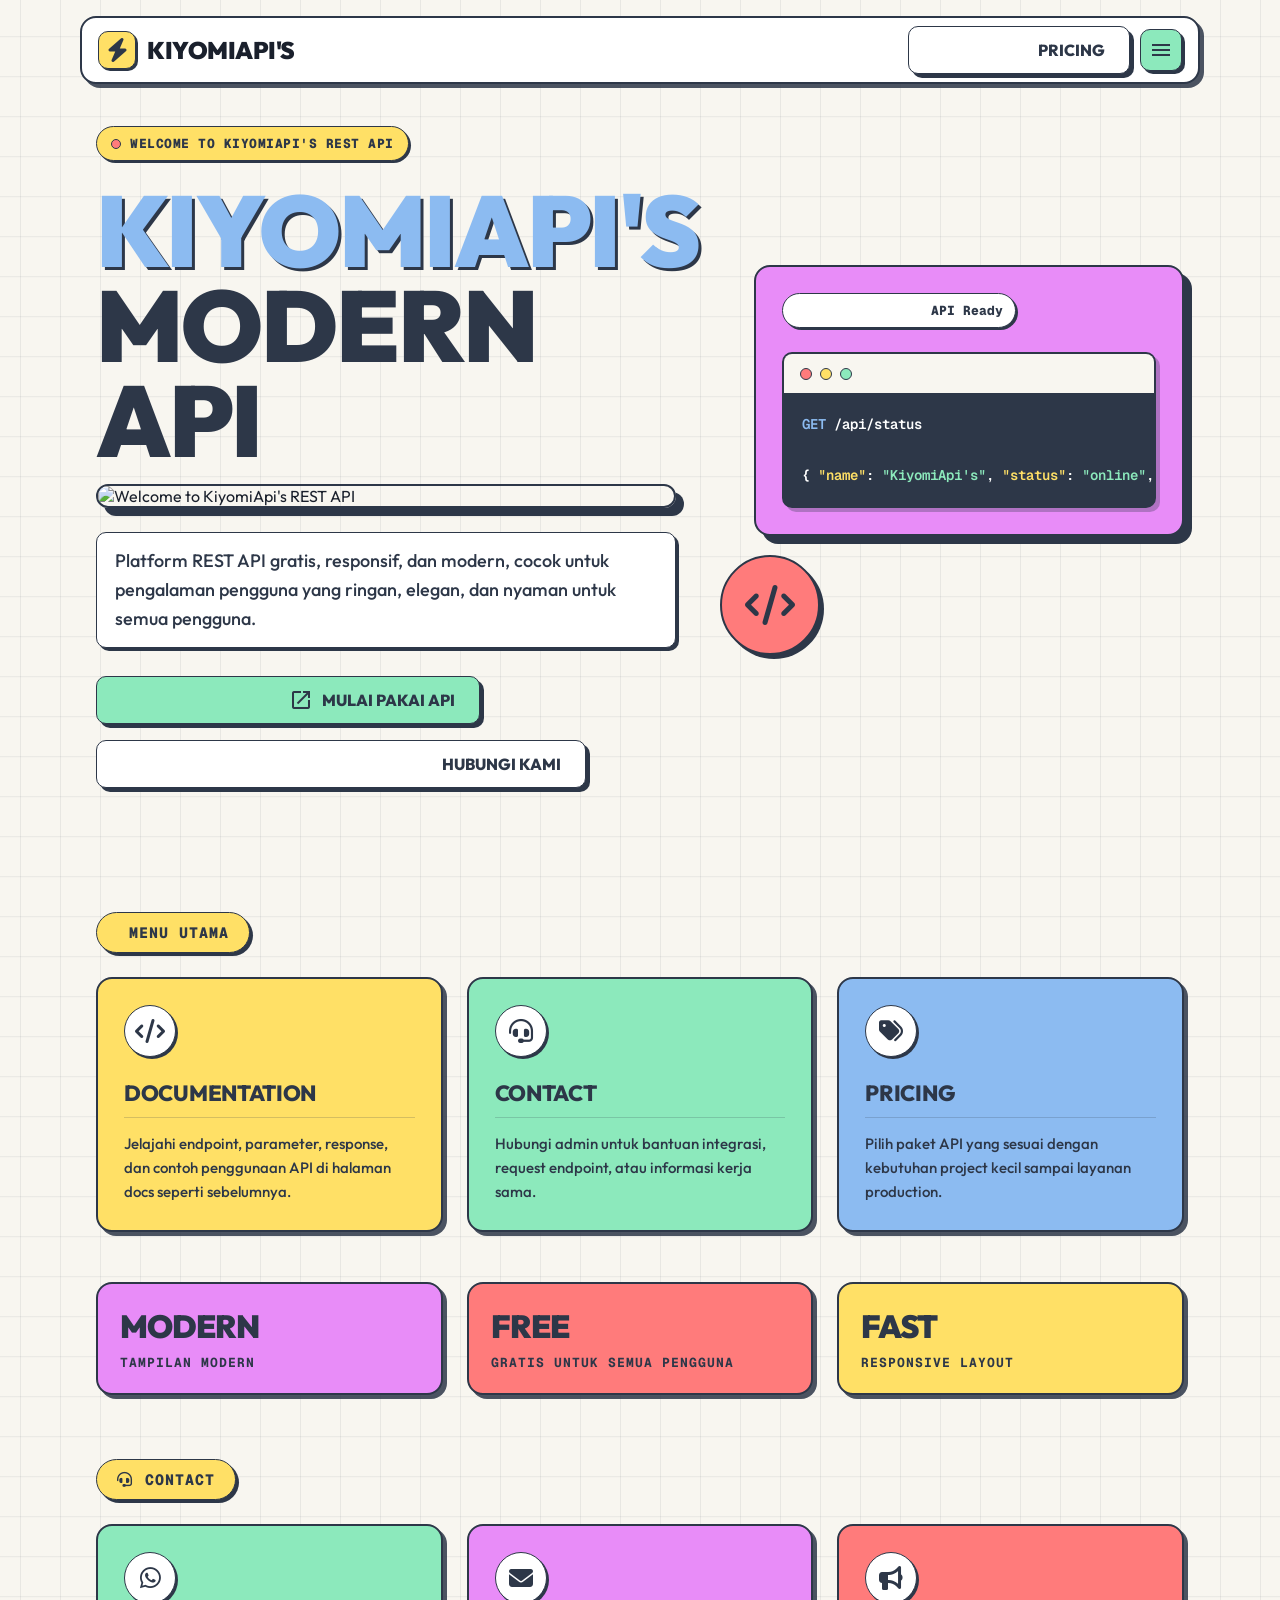
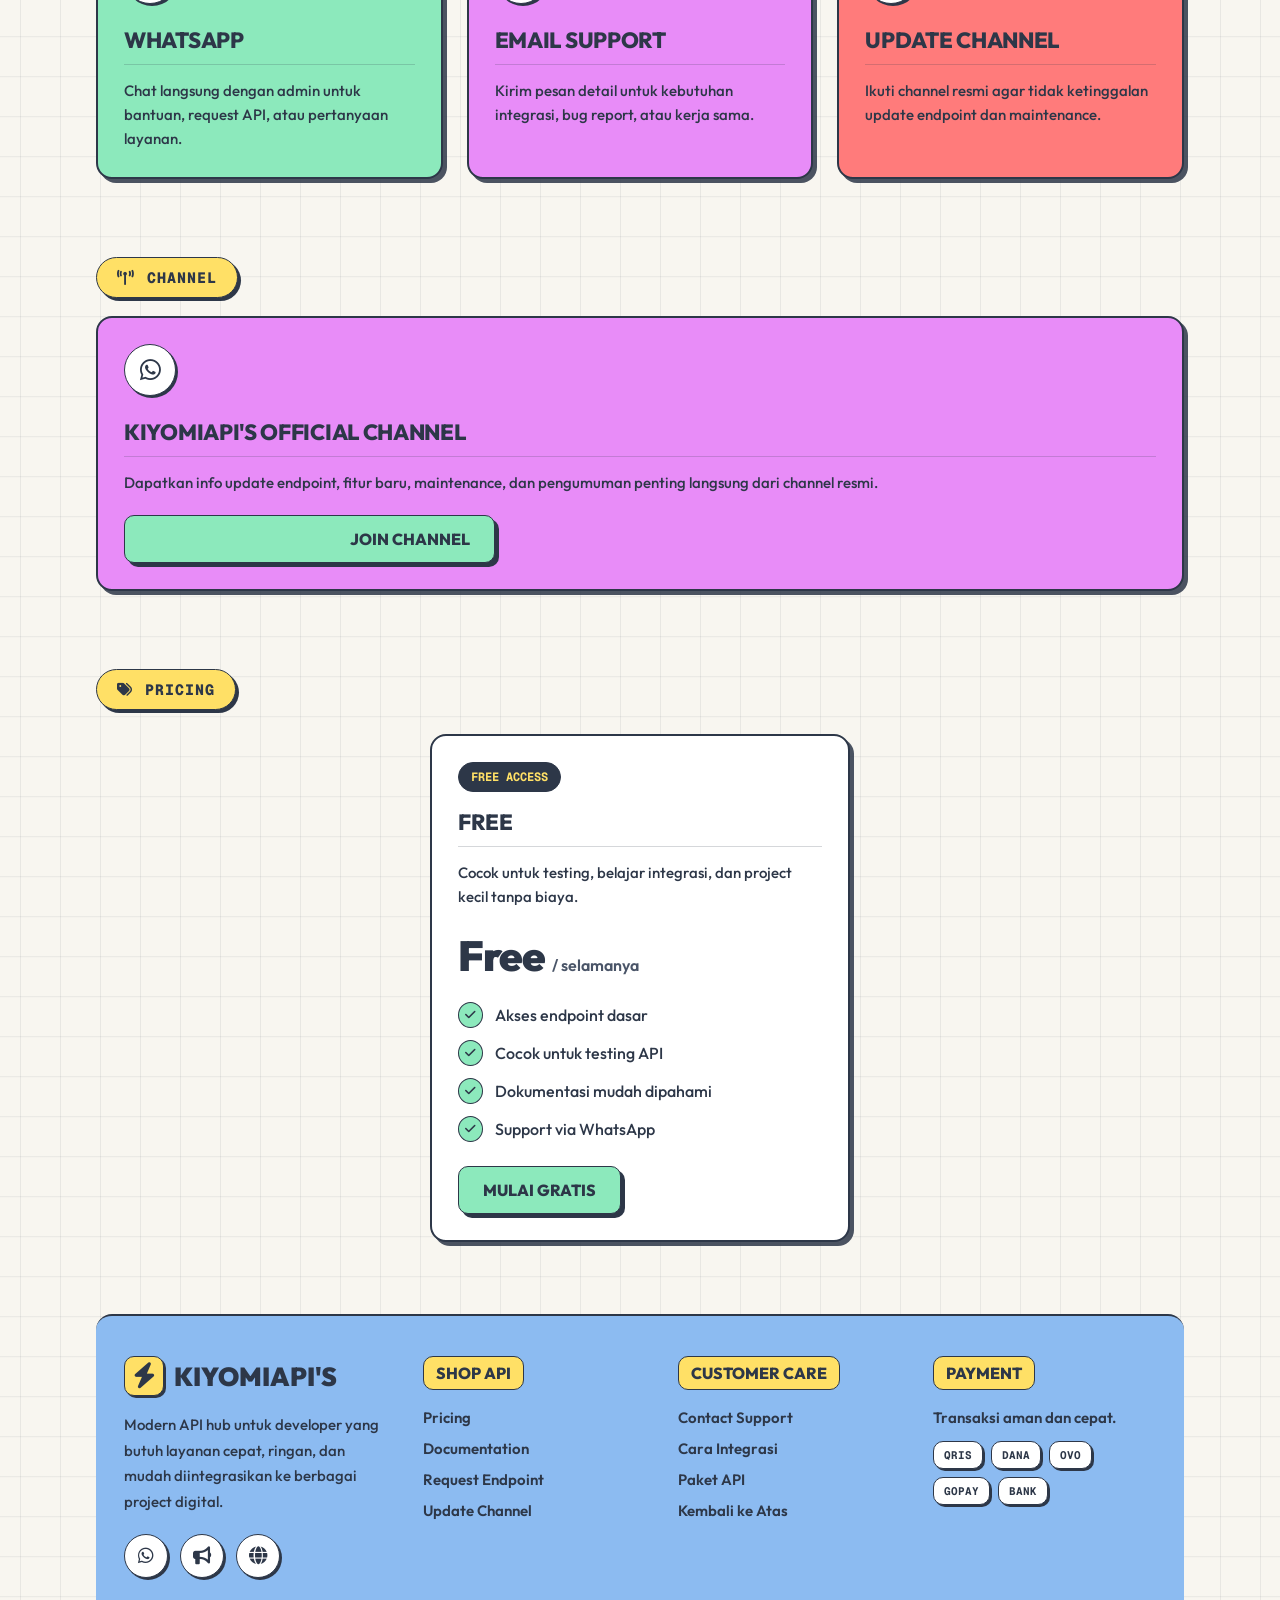
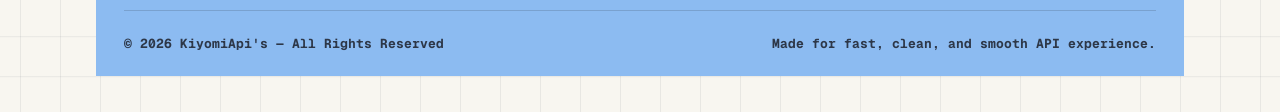
==== commit 4768cdf3: "Create index.html" ====
--- a/public/index.html
+++ b/public/index.html
@@ -246,9 +246,9 @@
     /* CSS Untuk Welcome Banner (Gambar Sambutan) */
     .welcome-banner {
       width: 100%;
-      margin-bottom: 48px;
-      display: flex;
-      justify-content: center;
+      margin: 8px 0 24px 0; /* Disesuaikan agar pas di bawah H1 */
+      display: flex;
+      justify-content: flex-start;
       animation: dropIn 0.8s var(--ease) both;
       animation-delay: 0.2s;
     }
@@ -919,15 +919,16 @@
   </header>  
 
   <main>
-    <!-- Welcome Banner / Gambar Sambutan Ditambahkan di Sini -->
-    <div class="welcome-banner">
-      <img src="file_000000005c90820ba0f783824a05a703.png" alt="Welcome to KiyomiApi's REST API">
-    </div>
-
     <section class="hero" id="home">
       <div class="hero-copy">
         <div class="eyebrow"><span class="pulse"></span> Welcome To KiyomiApi's REST API</div>
         <h1><span class="gradient-text">KiyomiApi's</span><br>Modern API</h1>
+        
+        <!-- Welcome Banner / Gambar Sambutan Dipindah ke Sini -->
+        <div class="welcome-banner">
+          <img src="https://raw.githubusercontent.com/ikybrow/aploadbot/refs/heads/main/main/1791518530294_image_1791518530275.jpg" alt="Welcome to KiyomiApi's REST API">
+        </div>
+
         <p class="hero-text">
           Platform REST API gratis, responsif, dan modern, cocok untuk pengalaman pengguna yang ringan, elegan, dan nyaman untuk semua pengguna.
         </p>
